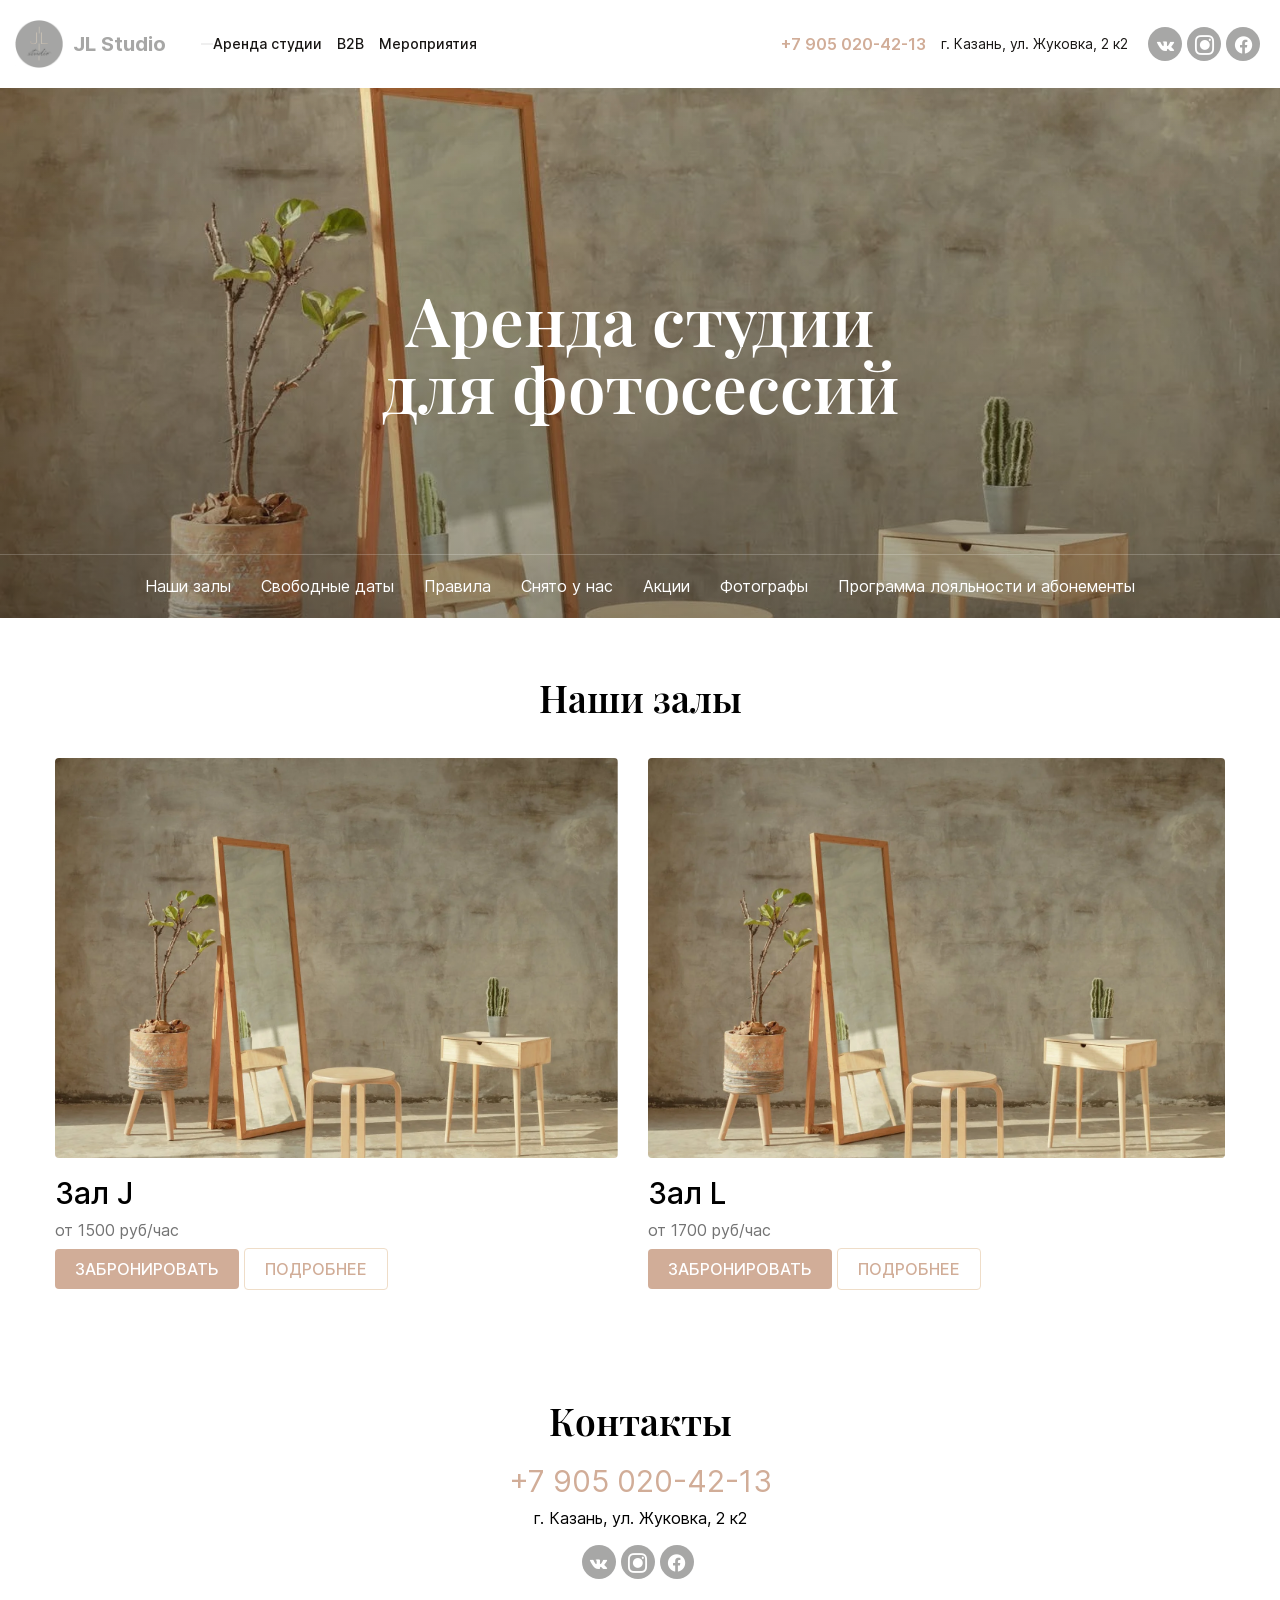
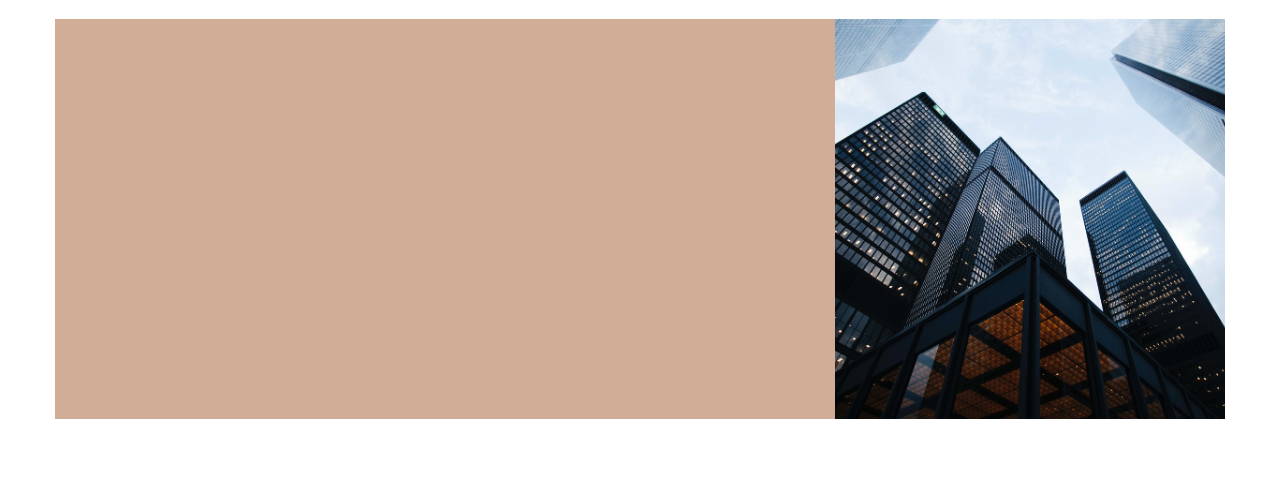
==== arenda.html @ a8bda552 "начало страницы аренда" ====
<!DOCTYPE html>
<html lang="en">

<head>
    <meta charset="UTF-8">
    <meta http-equiv="X-UA-Compatible" content="IE=edge">
    <meta name="viewport" content="width=device-width, initial-scale=1.0">

    <link rel="stylesheet" href="fonts/icomoon/style.css">
    <link rel="stylesheet" href="css/normalize.css">
    <link rel="stylesheet" href="css/style.css">

    <title>JL Studio</title>
</head>

<body>
    <!-- header -->
    <header class="header">
        <div class="header__top">
            <div class="wrapper-header">
                <a class="header-top__logo" href="index.html">
                    <div class="header-top__img">
                        <img src="img/logo.png" alt="Логотип">
                    </div>
                    <span>JL Studio</span>
                </a>
                <button class="header__mobile-menu">
                    <div class="header__burger">
                        <span></span>
                    </div>
                </button>
                <div class="header-top__main-nav">
                    <nav class="header-top__nav">
                        <ul class="header-top__menu">
                            <li class="header-top__menu-item">
                                <a href="arenda.html">Аренда студии</a>
                            </li>
                            <li class="header-top__menu-item">
                                <a href="b2b.html">B2B</a>
                            </li>
                            <li class="header-top__menu-item">
                                <a href="events.html">Мероприятия</a>
                            </li>
                        </ul>
                    </nav>
                    <div class="header-top__right">
                        <div class="header-top__main-info">
                            <a class="header-top__phone" href="tel:+79050204213">+7 905 020-42-13</a>
                            <div class="header-top__address">г. Казань, ул. Жуковка, 2 к2</div>
                        </div>
                        <div class="header-top__soc social">
                            <a class="header-soc__item soc-item" href="#" target="_blank">
                                <span class="icon-vk"></span>
                            </a>
                            <a class="header-soc__item soc-item" href="#" target="_blank">
                                <span class="icon-instagram"></span>
                            </a>
                            <a class="header-soc__item soc-item" href="#" target="_blank">
                                <span class="icon-facebook"></span>
                            </a>
                        </div>
                    </div>
                </div>

            </div>
        </div>
        <div class="header__section" style="background-image: url('img/header1.png');">
            <h1 class="header__title">Аренда студии <br> для фотосессий</h1>
            <div class="header__menu">
                <div class="wrapper">
                    <ul>
                        <li class="header-menu__item"><a href="#">Наши залы</a></li>
                        <li class="header-menu__item"><a href="#">Cвободные даты</a></li>
                        <li class="header-menu__item"><a href="#">Правила</a></li>
                        <li class="header-menu__item"><a href="#">Снято у нас</a></li>
                        <li class="header-menu__item"><a href="#">Акции</a></li>
                        <li class="header-menu__item"><a href="#">Фотографы</a></li>
                        <li class="header-menu__item"><a href="#">Программа лояльности и абонементы</a></li>
                    </ul>
                </div>
            </div>
        </div>
    </header>
    <!-- main -->
    <main>
        <section class="section-halls section">
            <div class="wrapper">
                <h3 class="title section-halls__title">Наши залы</h3>
                <div class="halls__items">
                    <div class="halls__item">
                        <div class="halls__img">
                            <img src="img/header1.png" alt="">
                        </div>
                        <div class="halls__info">
                            <div class="halls__title">Зал J</div>
                            <div class="halls__price">от 1500 руб/час</div>
                        </div>
                        <div class="halls__buttons">
                            <a href="#" class="halls__book btn">забронировать</a>
                            <a href="#" class="halls__more btn">подробнее</a>
                        </div>
                    </div>
                    <div class="halls__item">
                        <div class="halls__img">
                            <img src="img/header1.png" alt="">
                        </div>
                        <div class="halls__info">
                            <div class="halls__title">Зал L</div>
                            <div class="halls__price">от 1700 руб/час</div>
                        </div>
                        <div class="halls__buttons">
                            <a href="#" class="halls__book btn">забронировать</a>
                            <a href="#" class="halls__more btn">подробнее</a>
                        </div>
                    </div>
                </div>
            </div>
        </section>

    </main>
    <!-- footer -->
    <footer class="footer section">
        <div class="wrapper">
            <div class="footer__info">
                <h3 class="footer__title title">Контакты</h3>
                <a class="footer__phone" href="tel:+79050204213">+7 905 020-42-13</a>
                <div class="footer__address">г. Казань, ул. Жуковка, 2 к2</div>
                <div class="footer__soc social">
                    <a class="footer-soc__item soc-item" href="#" target="_blank">
                        <span class="icon-vk"></span>
                    </a>
                    <a class="footer-soc__item soc-item" href="#" target="_blank">
                        <span class="icon-instagram"></span>
                    </a>
                    <a class="footer-soc__item soc-item" href="#" target="_blank">
                        <span class="icon-facebook"></span>
                    </a>
                </div>
            </div>
            <div class="footer__place">
                <div class="footer__map" style="background-color: #D1AD98;">
                    <!-- добавить карту -->
                </div>
                <div class="footer__place-img">
                    <img src="img/place.jpg" alt="Фотография студии">
                </div>
            </div>
        </div>
    </footer>
    <script src="js/script.js"></script>
</body>

</html>
---- fonts/icomoon/style.css ----
[class^="icon-"],
[class*=" icon-"] {
    /* use !important to prevent issues with browser extensions that change fonts */
    font-family: 'icomoon' !important;
    speak: never;
    font-style: normal;
    font-weight: normal;
    font-variant: normal;
    text-transform: none;
    line-height: 1;
    /* Better Font Rendering =========== */
    -webkit-font-smoothing: antialiased;
    -moz-osx-font-smoothing: grayscale;
}

.icon-plus:before {
    content: "\e901";
    color: #fff;
}

.icon-bottom:before {
    content: "\e908";
    color: #fff;
}

.icon-top:before {
    content: "\e90b";
    color: #fff;
}

.icon-left:before {
    content: "\e90c";
    color: #fff;
}

.icon-bottom-big:before {
    content: "\e902";
    color: #fff;
}

.icon-burger:before {
    content: "\e903";
    color: #fff;
}

.icon-cross:before {
    content: "\e904";
    color: #fff;
}

.icon-document:before {
    content: "\e905";
    color: #fff;
}

.icon-facebook:before {
    content: "\e906";
    color: #fff;
}

.icon-instagram:before {
    content: "\e907";
    color: #fff;
}

.icon-left-big:before {
    content: "\e909";
    color: #fff;
}

.icon-play:before {
    content: "\e90a";
    color: #fff;
}

.icon-right-big:before {
    content: "\e90d";
    color: #fff;
}

.icon-top-big:before {
    content: "\e90f";
    color: #fff;
}

.icon-vk:before {
    content: "\e910";
    color: #fff;
}

.icon-right:before {
    content: "\e900";
    color: #fff;
}
---- css/style.css ----
@import "_fonts.css";
@import "_main.css";
@import "_header.css";
@import "_arenda.css";
@import "_footer.css";
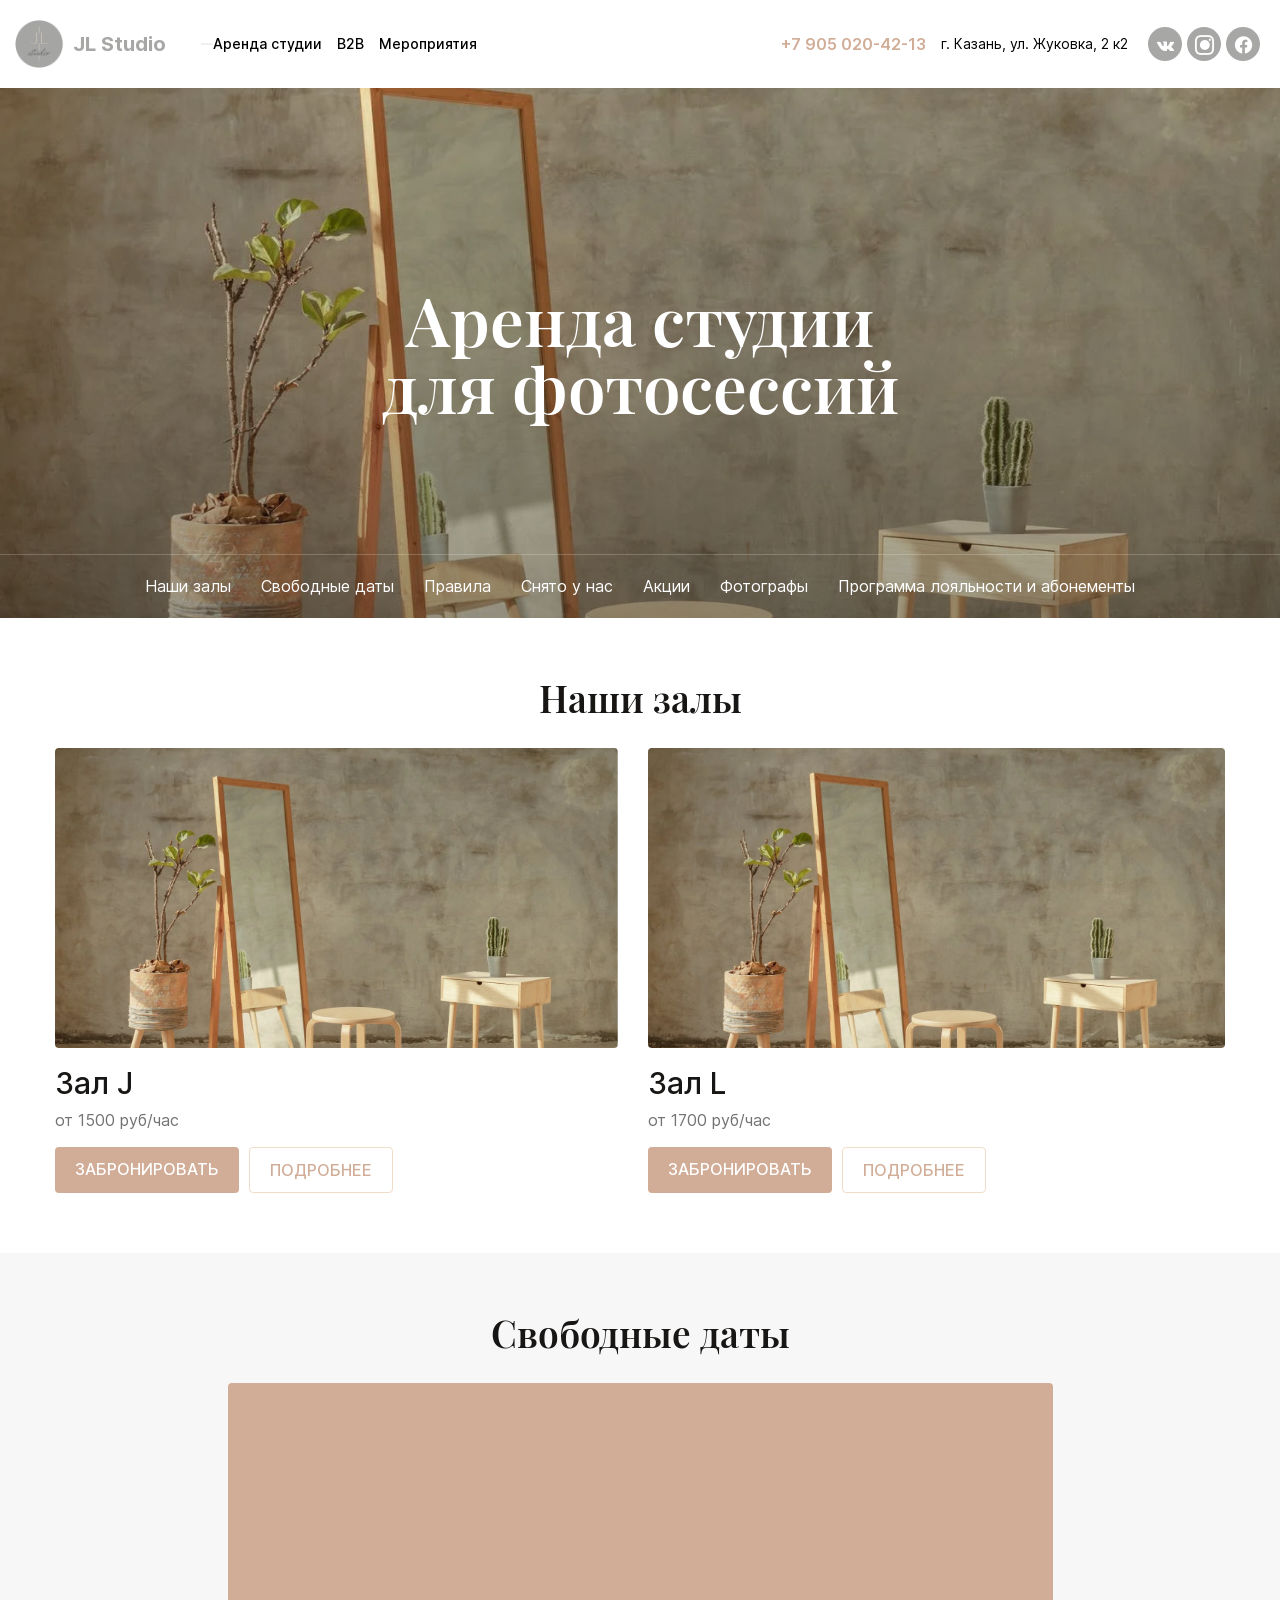
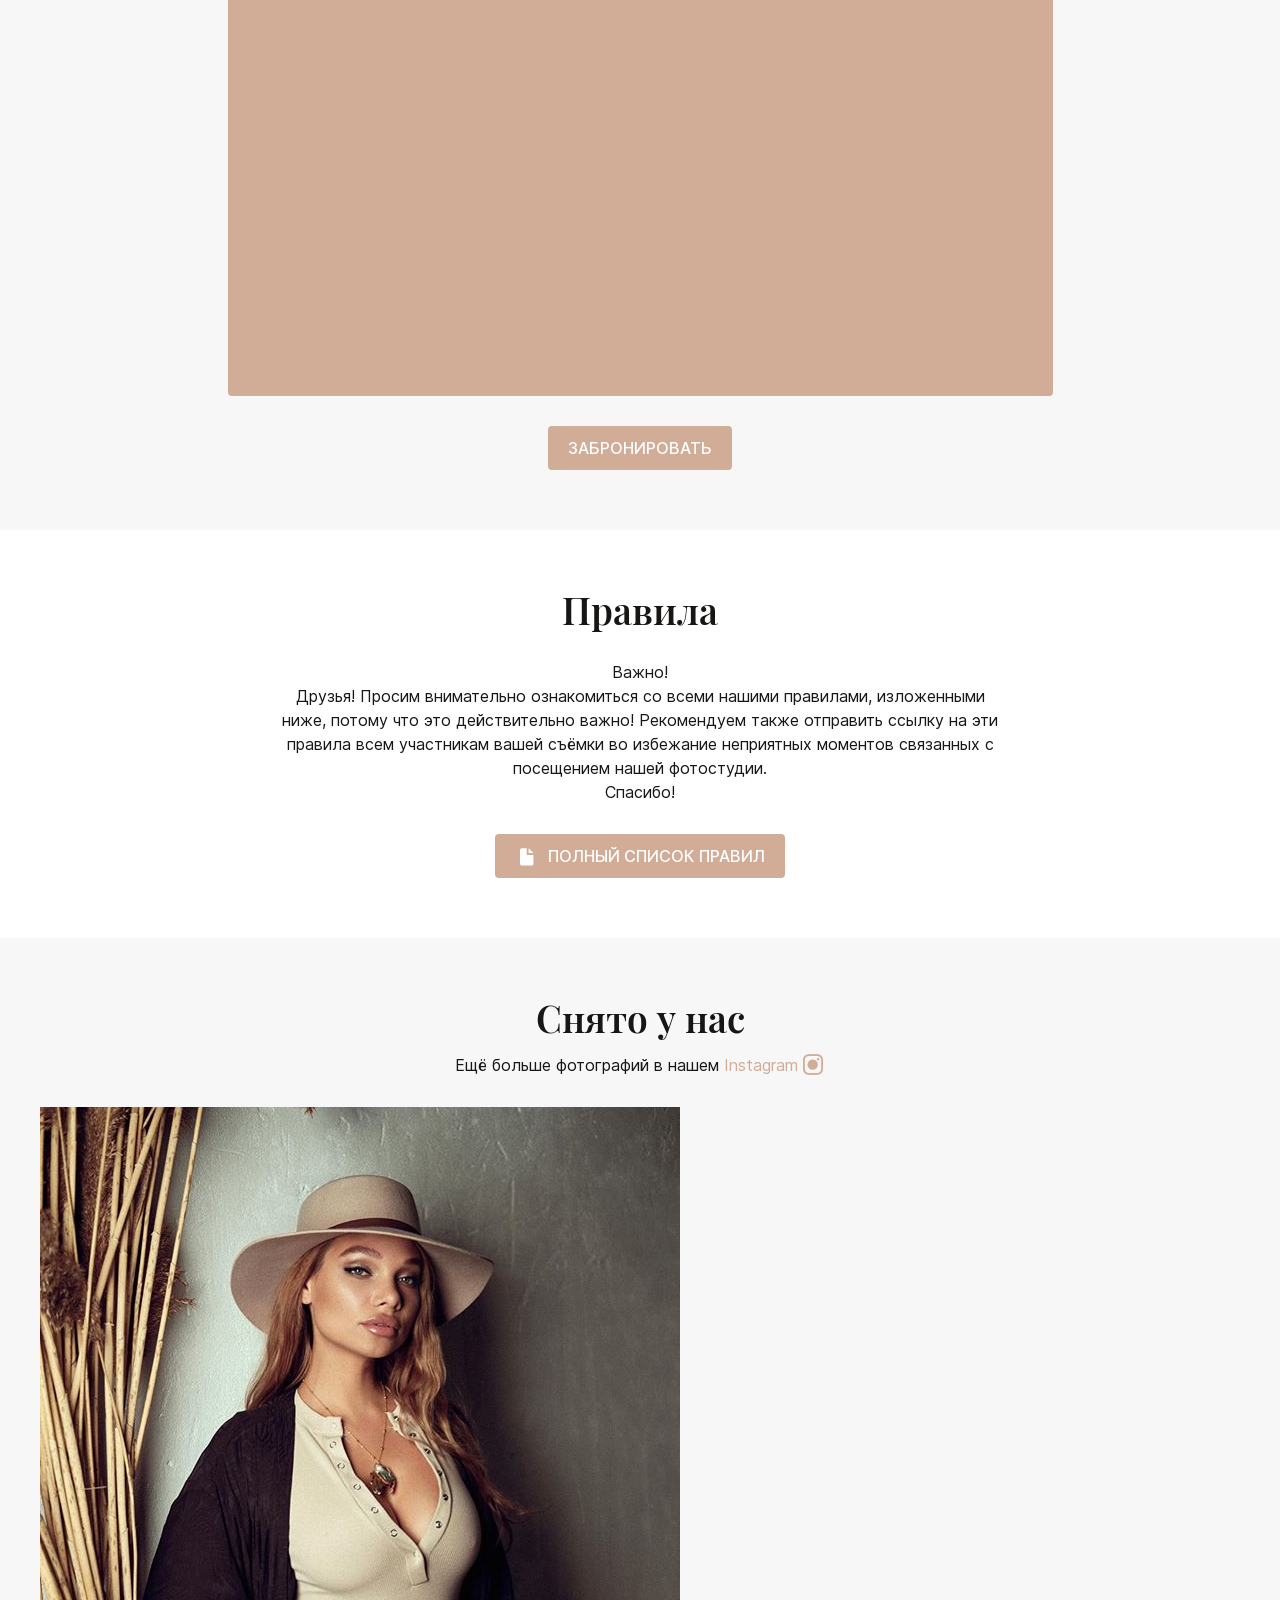
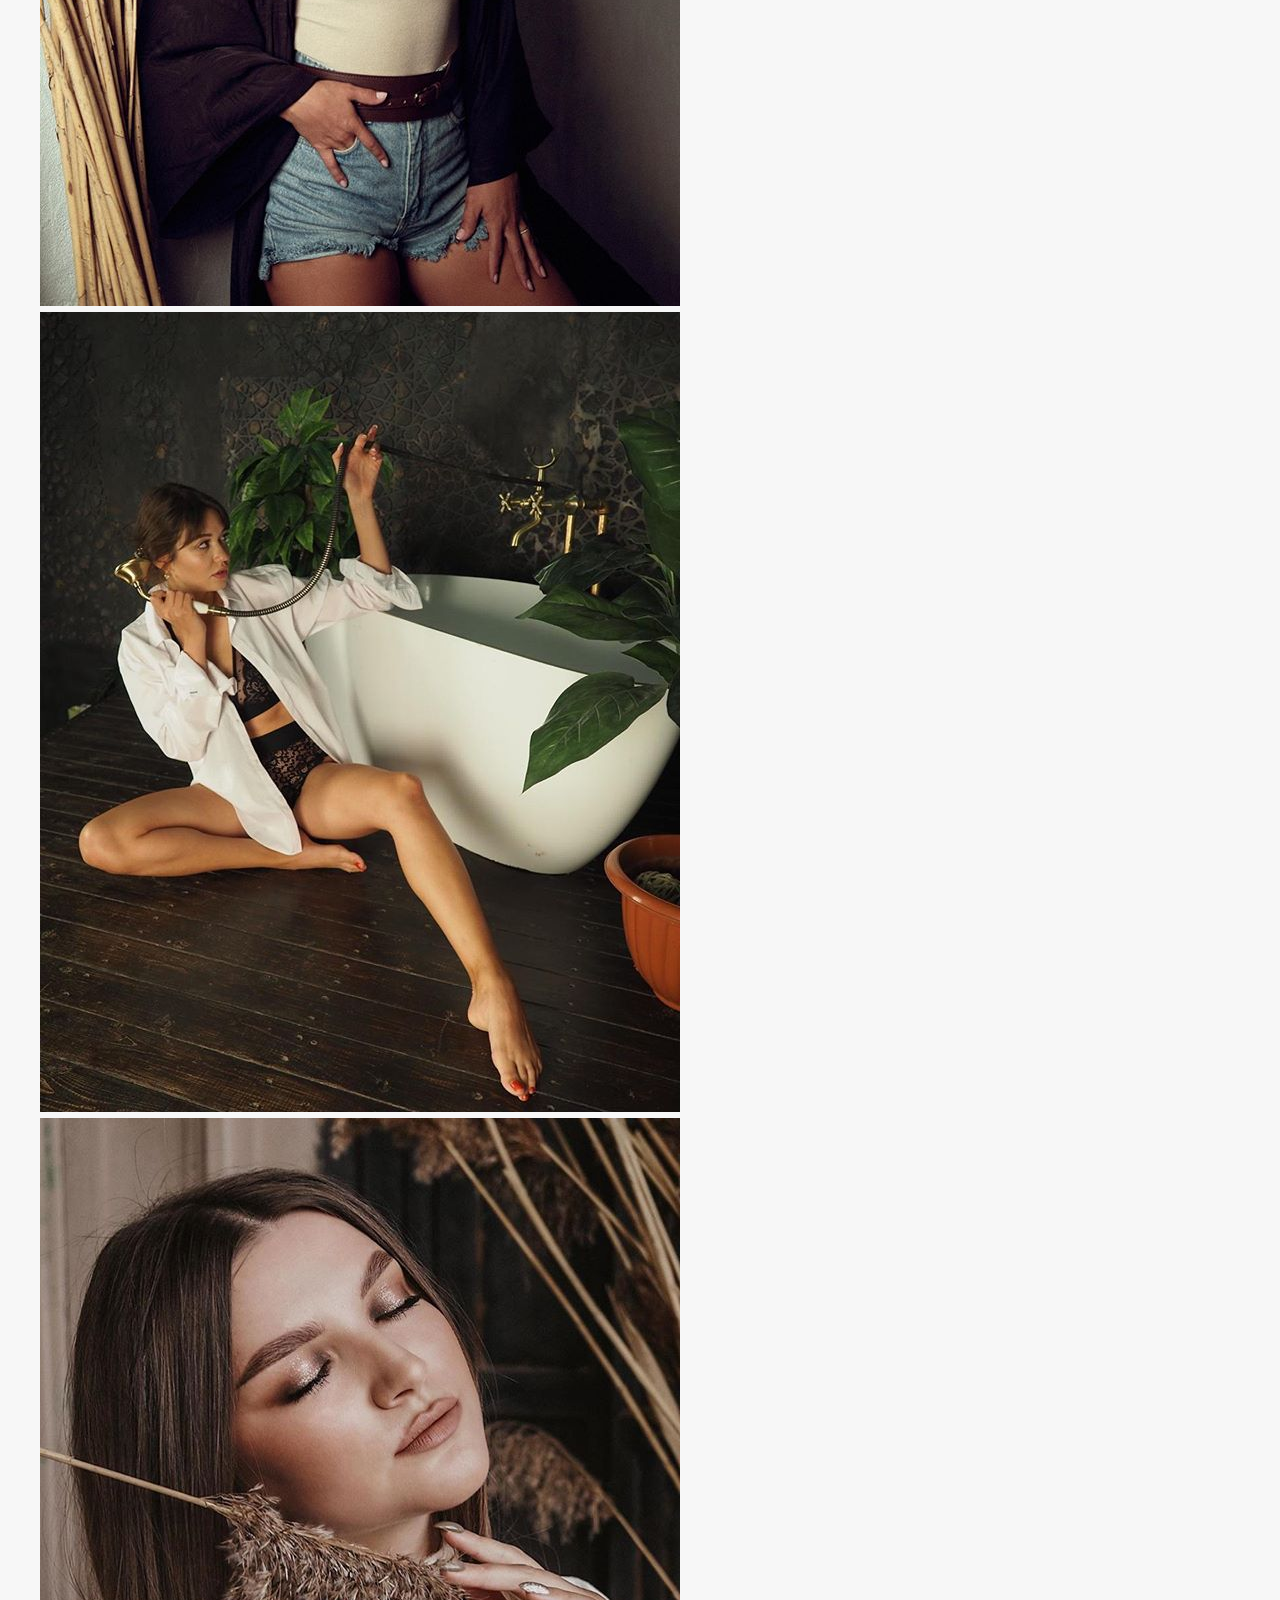
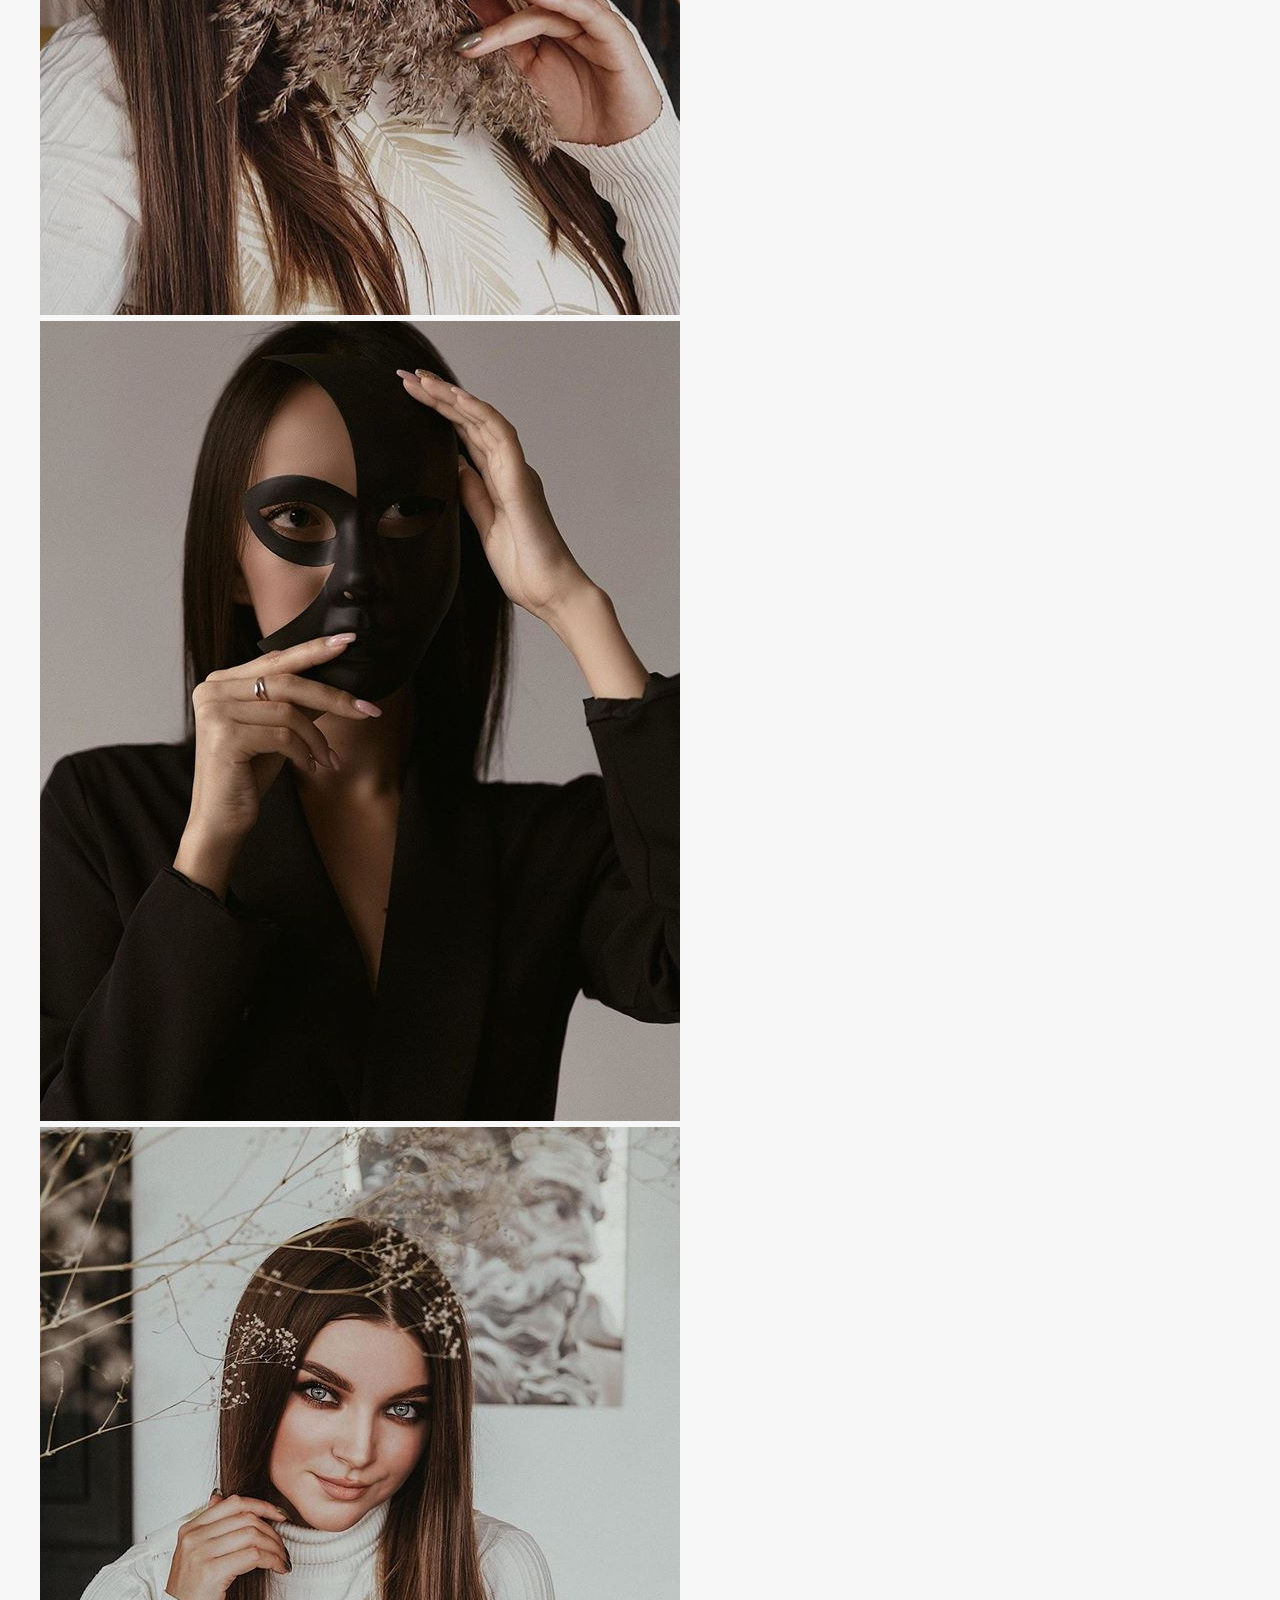
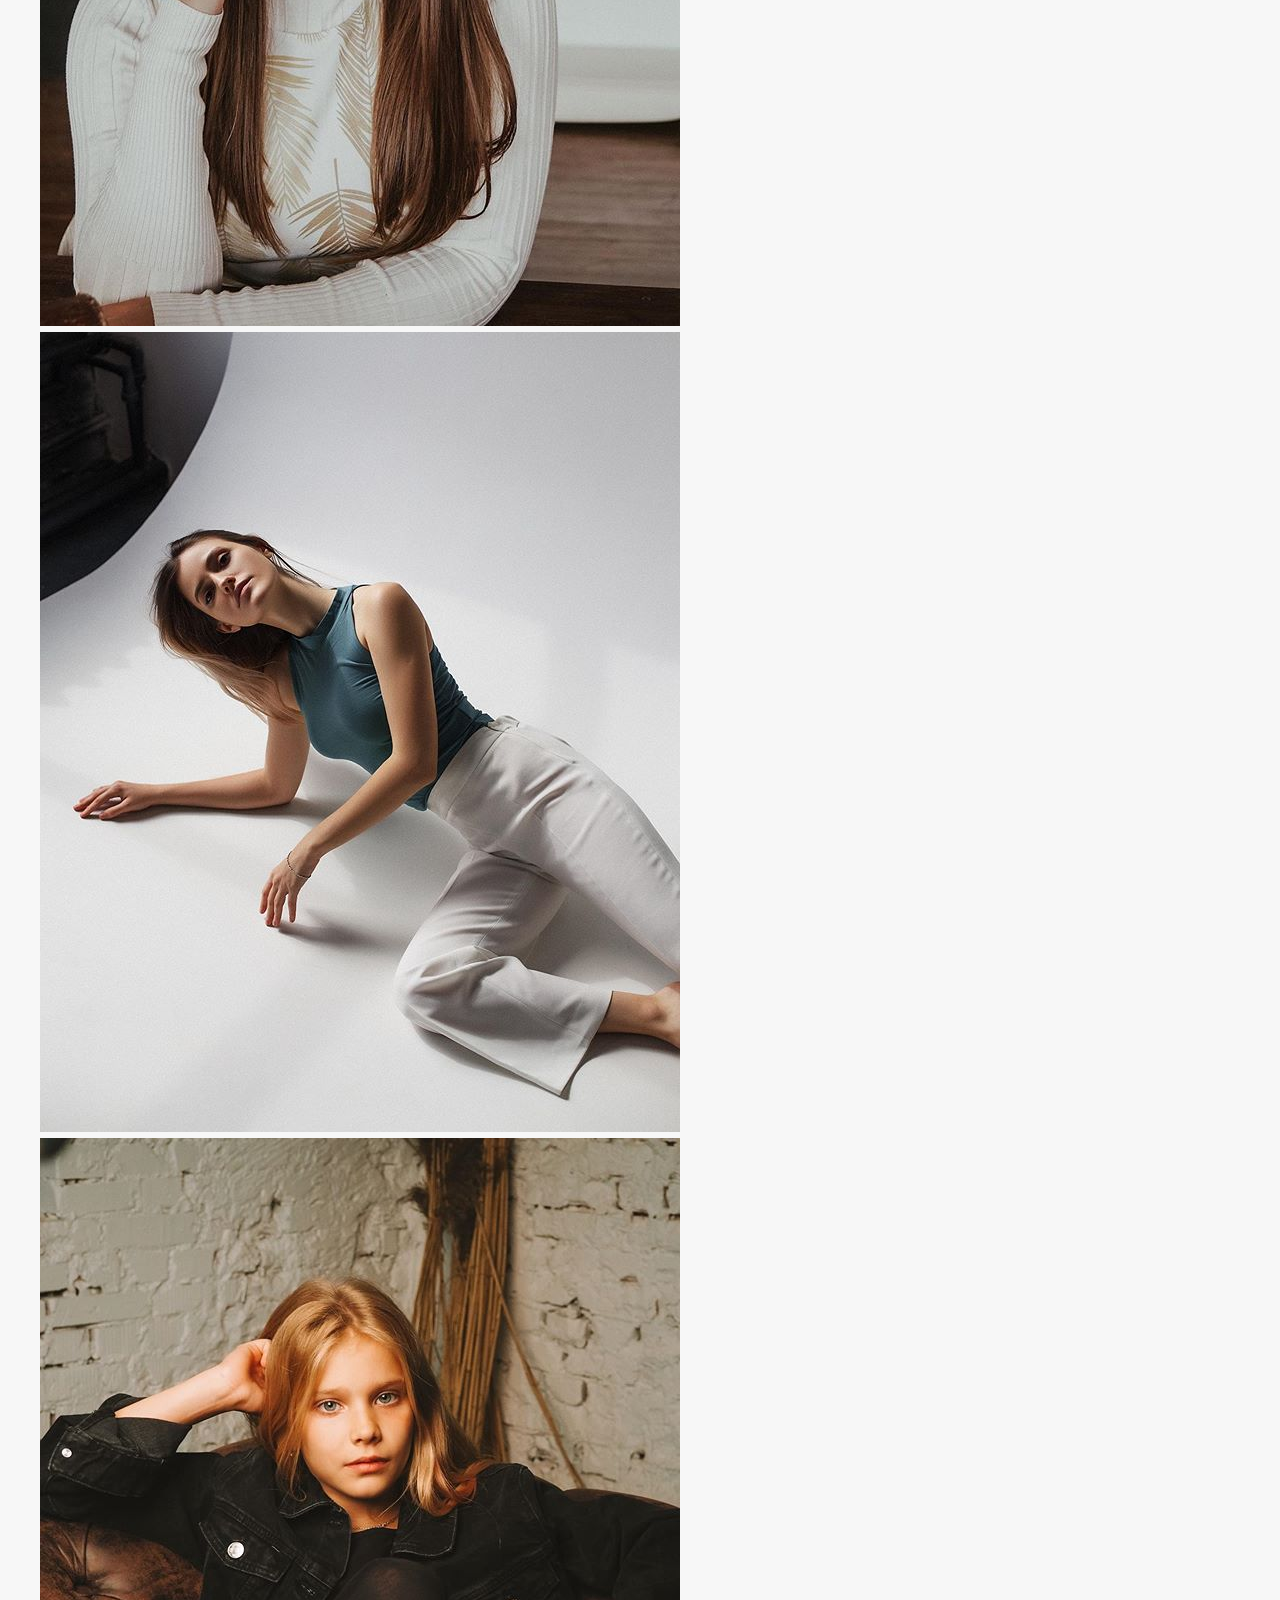
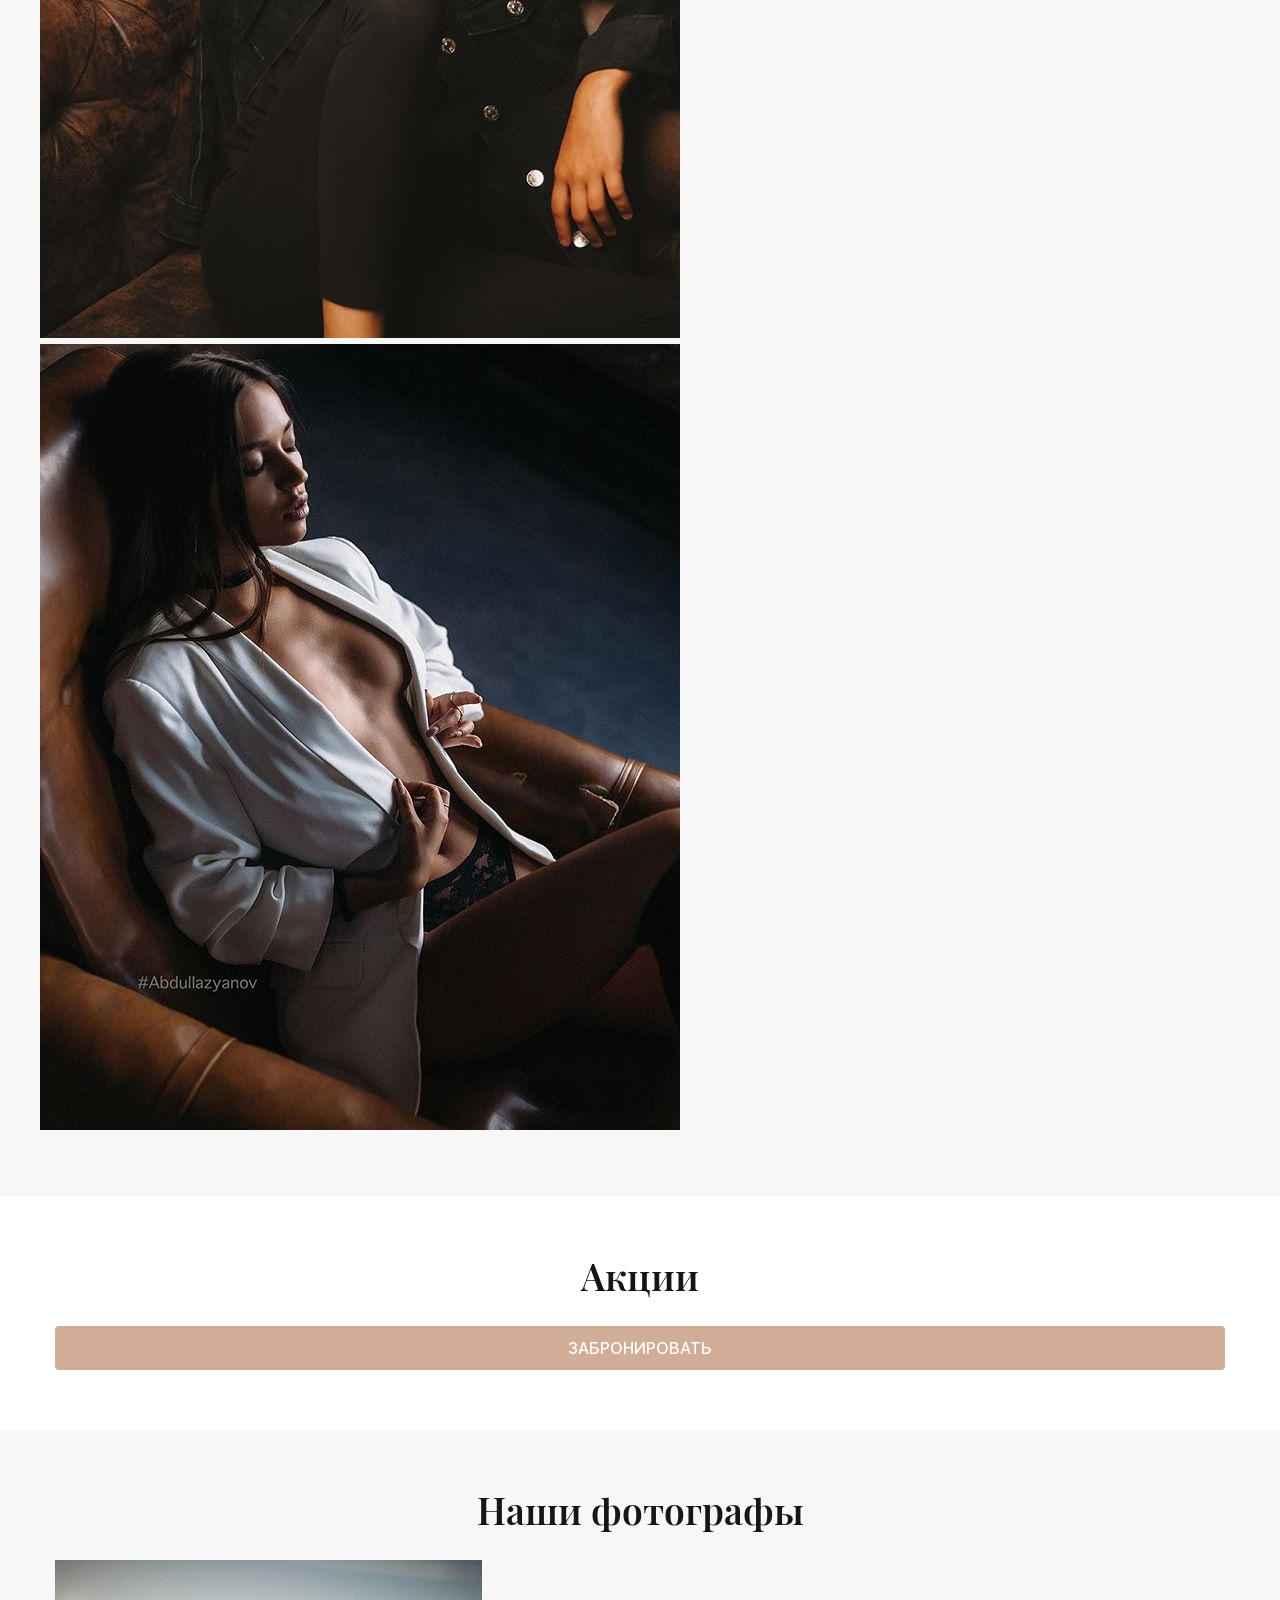
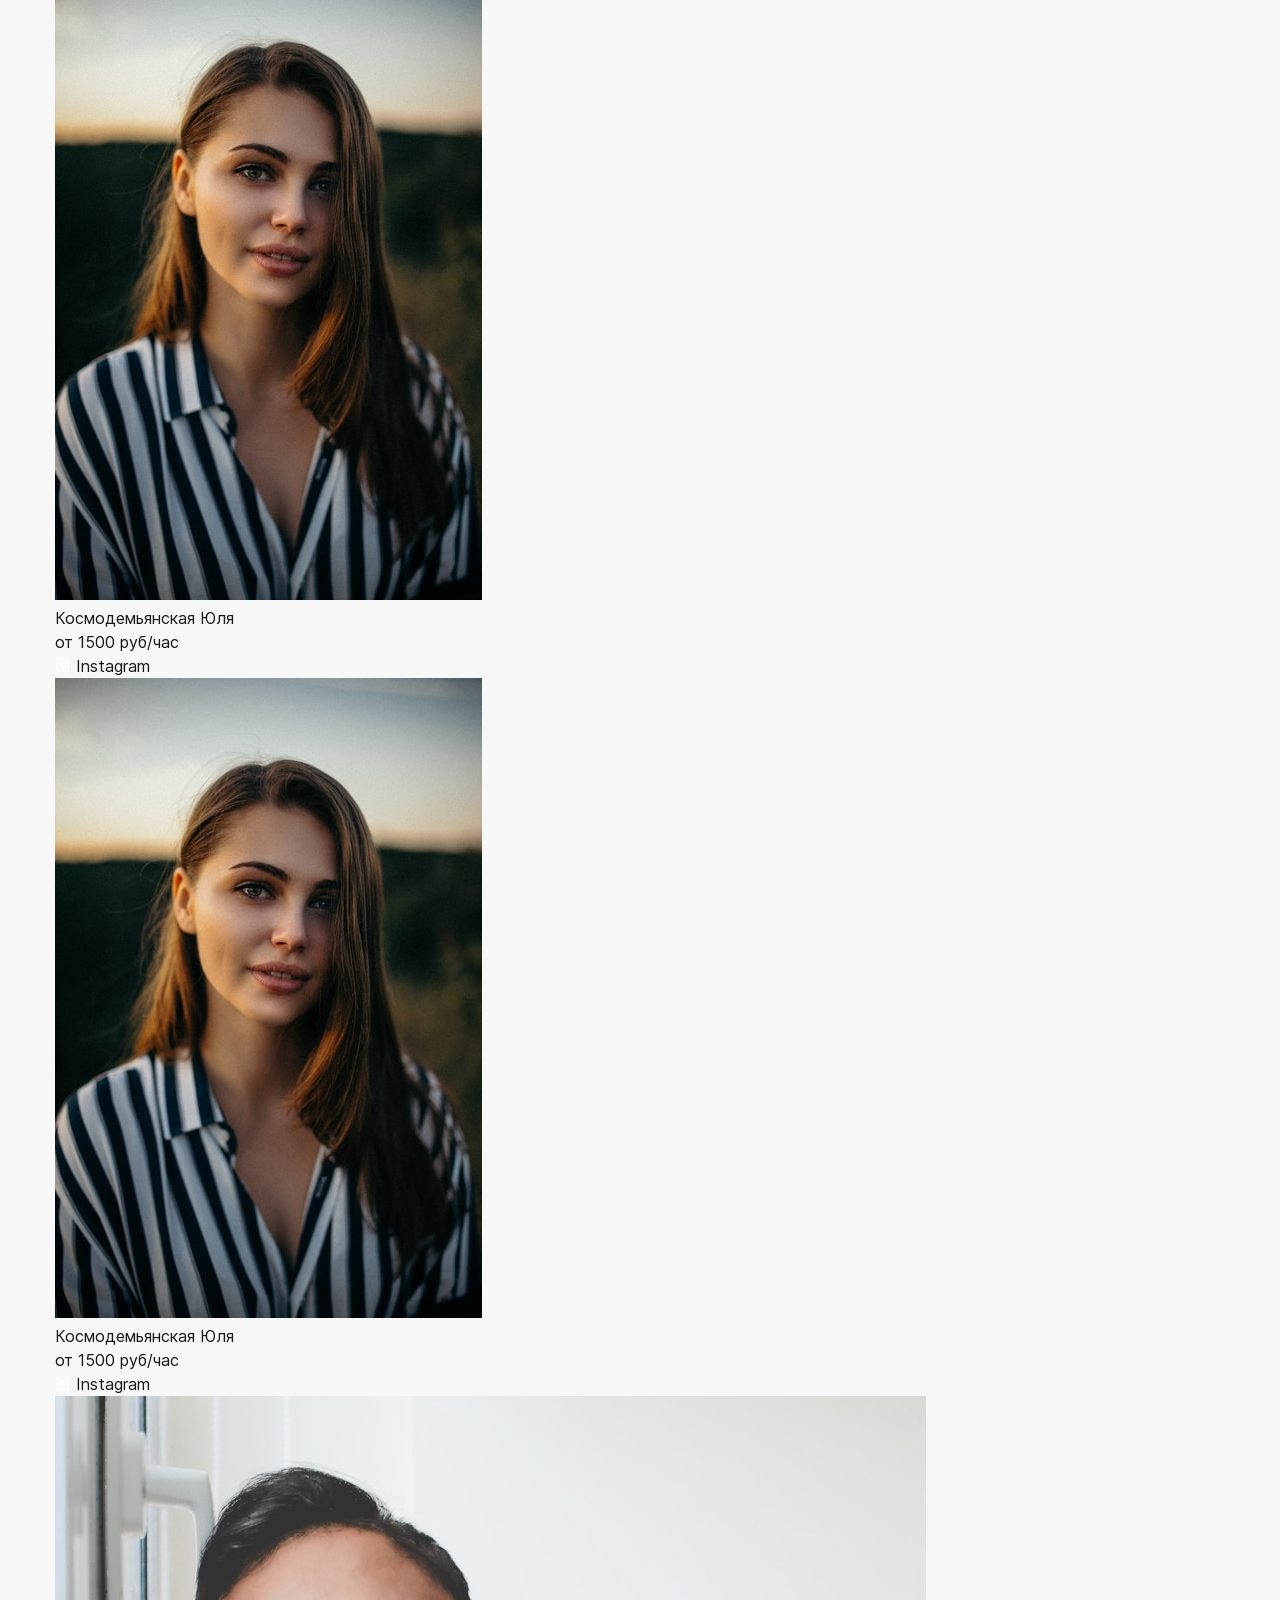
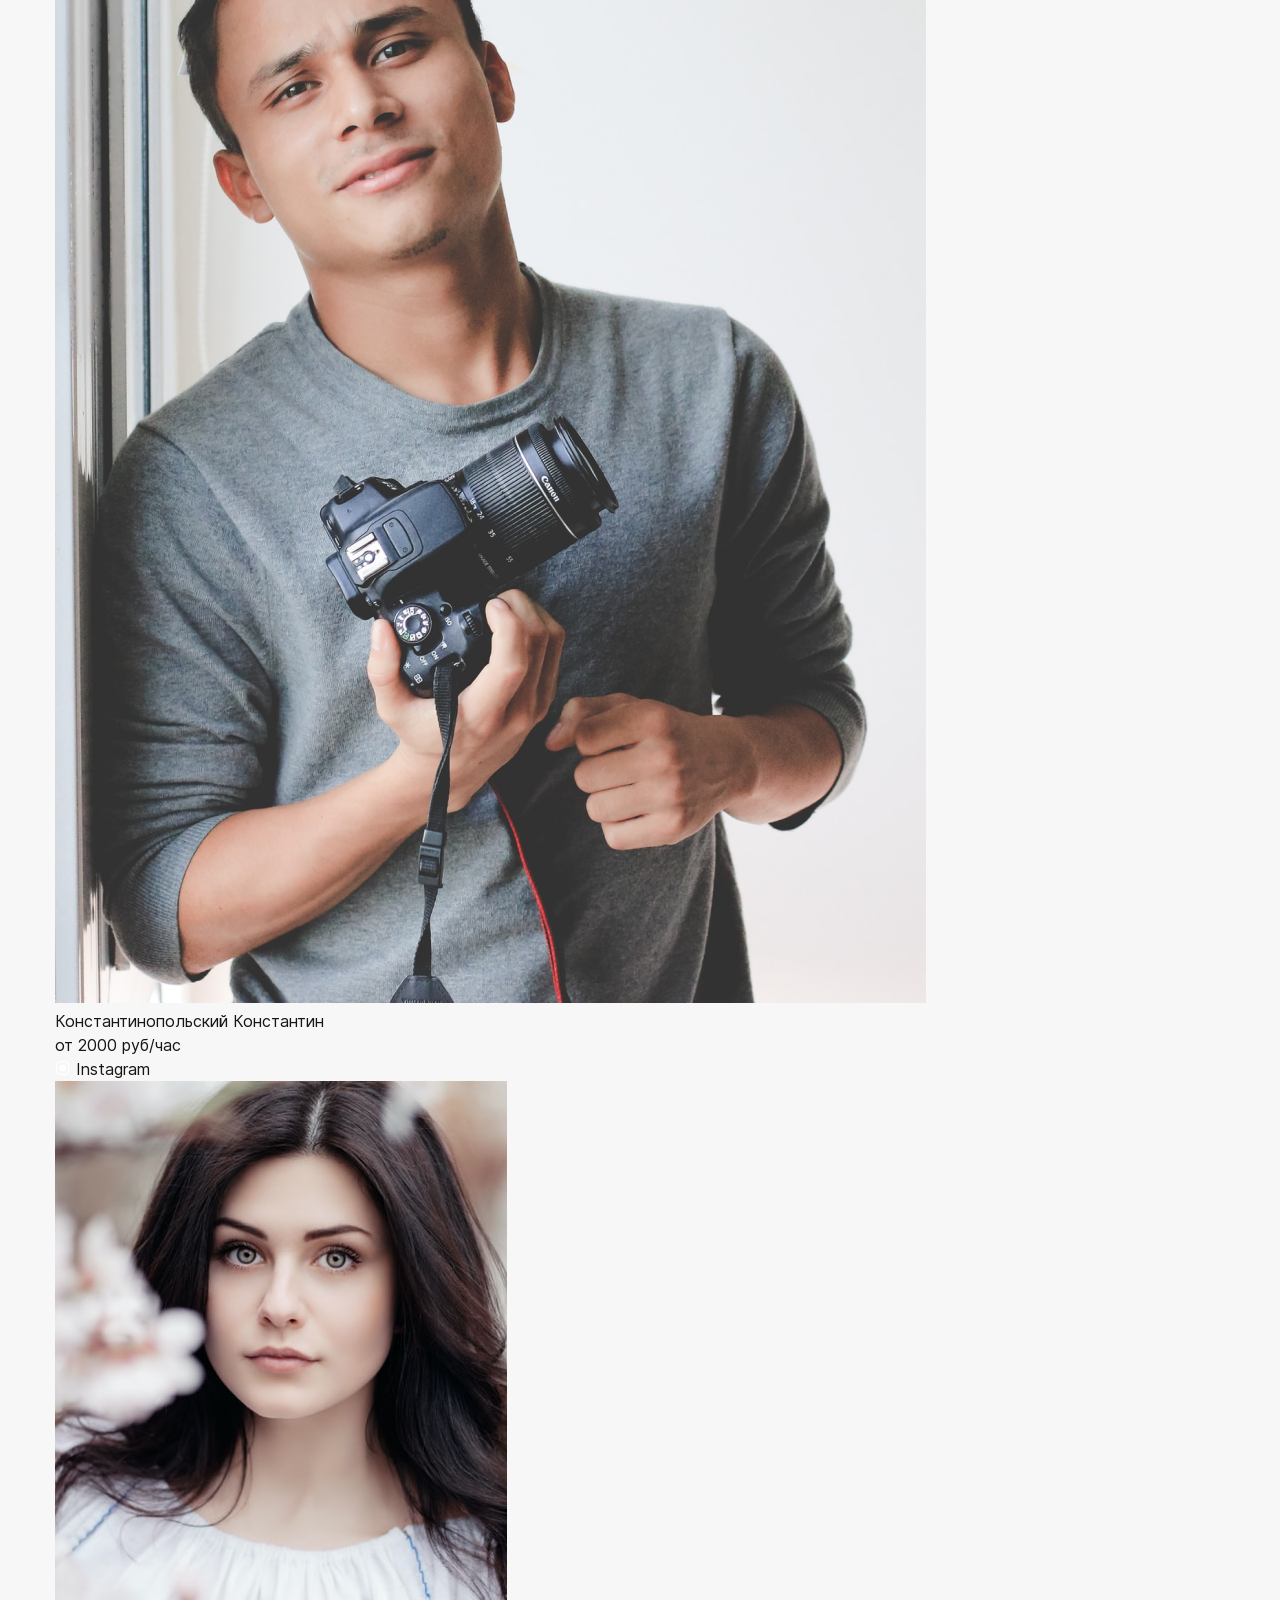
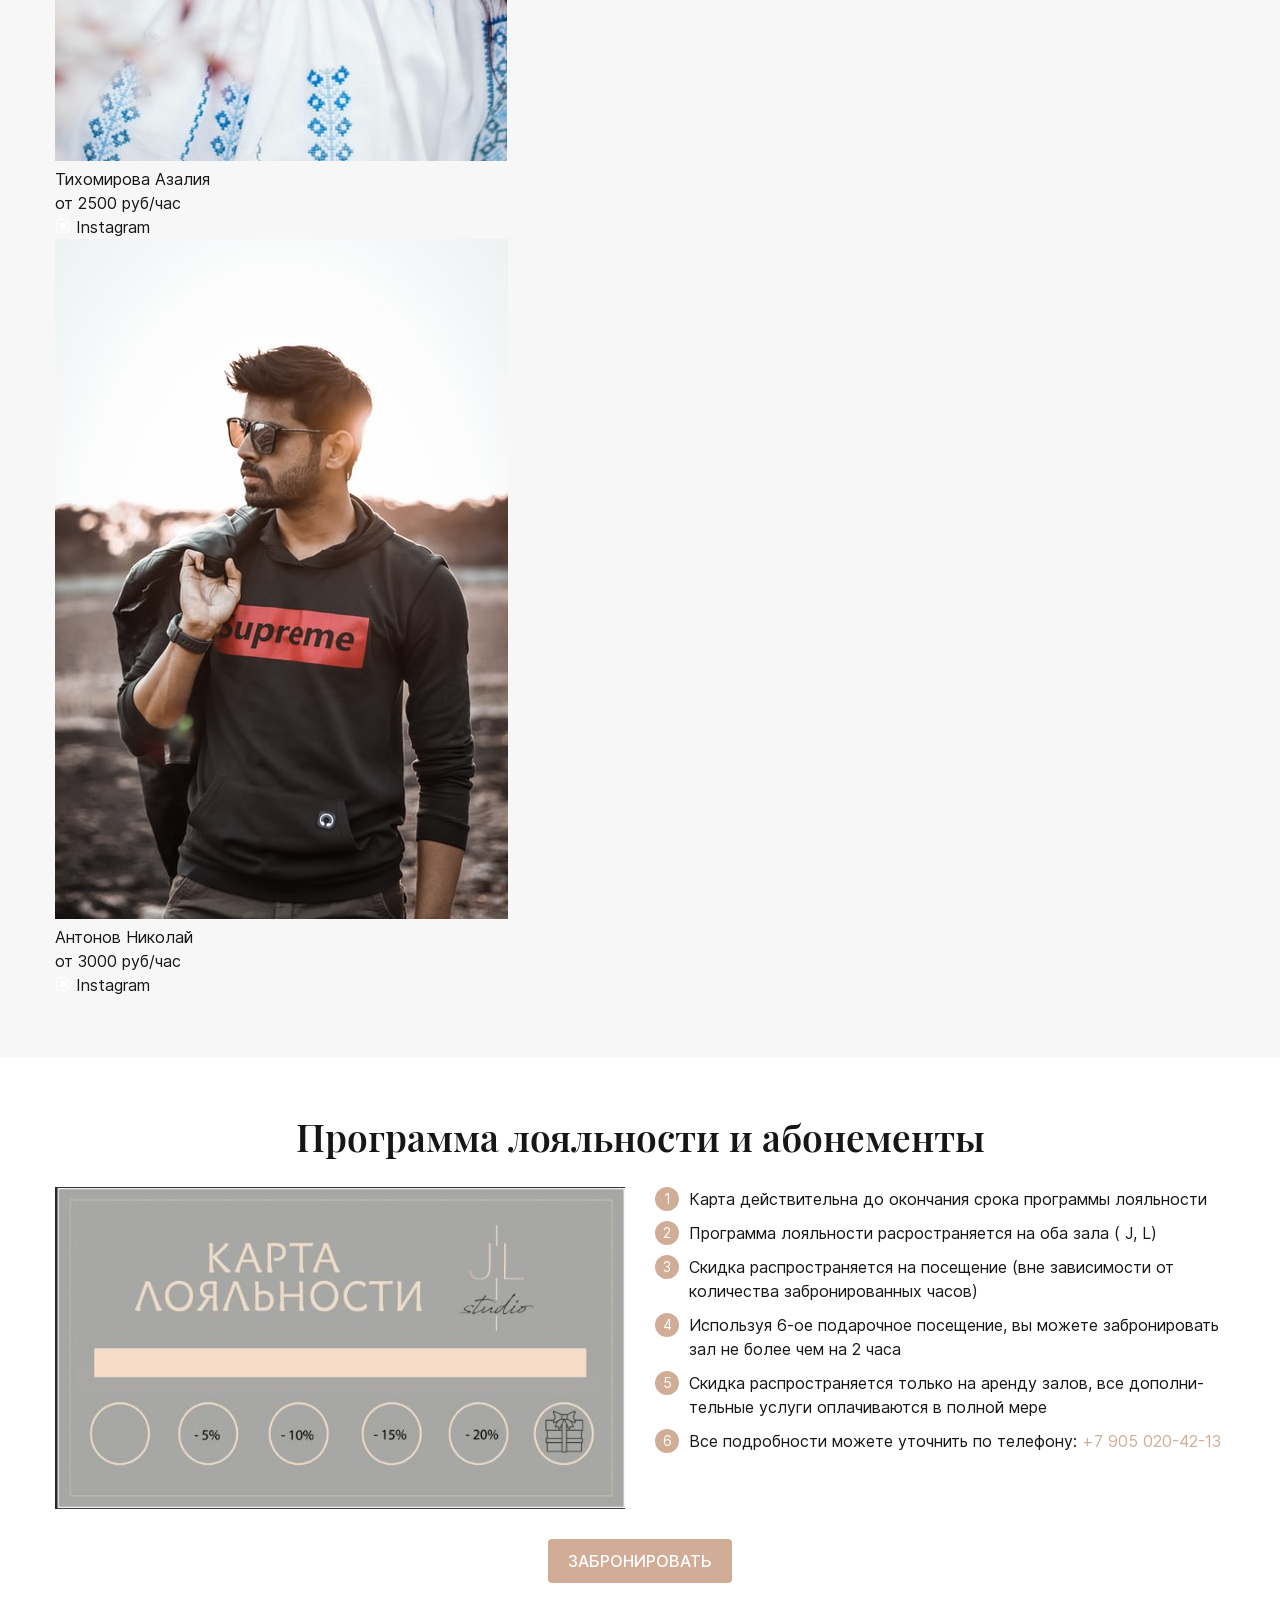
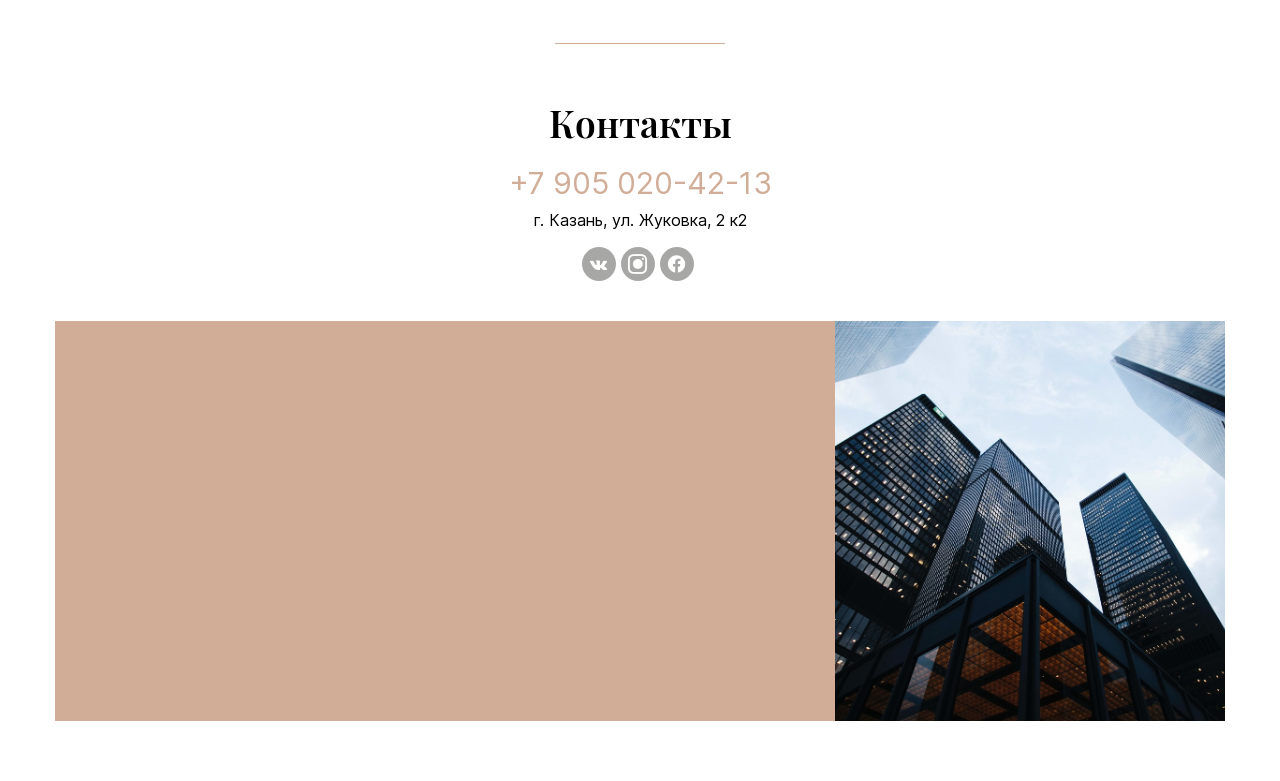
==== commit 54ae1c80: "стили разных блоков" ====
--- a/arenda.html
+++ b/arenda.html
@@ -64,7 +64,7 @@
 
             </div>
         </div>
-        <div class="header__section" style="background-image: url('img/header1.png');">
+        <div class="header__section flex-column" style="background-image: url('img/header1.png');">
             <h1 class="header__title">Аренда студии <br> для фотосессий</h1>
             <div class="header__menu">
                 <div class="wrapper">
@@ -88,9 +88,9 @@
                 <h3 class="title section-halls__title">Наши залы</h3>
                 <div class="halls__items">
                     <div class="halls__item">
-                        <div class="halls__img">
+                        <a class="halls__img" href="#">
                             <img src="img/header1.png" alt="">
-                        </div>
+                        </a>
                         <div class="halls__info">
                             <div class="halls__title">Зал J</div>
                             <div class="halls__price">от 1500 руб/час</div>
@@ -101,9 +101,9 @@
                         </div>
                     </div>
                     <div class="halls__item">
-                        <div class="halls__img">
+                        <a class="halls__img" href="#">
                             <img src="img/header1.png" alt="">
-                        </div>
+                        </a>
                         <div class="halls__info">
                             <div class="halls__title">Зал L</div>
                             <div class="halls__price">от 1700 руб/час</div>
@@ -116,12 +116,193 @@
                 </div>
             </div>
         </section>
+
+        <section class="section__dates section">
+            <div class="wrapper flex-column">
+                <h3 class="title dates__title">Свободные даты</h3>
+                <div class="dates__table" style="background-color:  #D1AD98;">
+                    <!-- таблица -->
+                </div>
+                <a class="dates__reserv btn" href="#">забронировать</a>
+            </div>
+        </section>
+
+        <section class="section__regulations section">
+            <div class="wrapper flex-column">
+                <h3 class="title reg__title">Правила</h3>
+                <div class="reg__text">
+                    <p>Важно!</p>
+                    <p>Друзья! Просим внимательно ознакомиться со всеми нашими правилами, изложенными ниже, потому что это действительно важно! Рекомендуем также отправить ссылку на эти правила всем участникам вашей съёмки во избежание неприятных моментов
+                        связанных с посещением нашей фотостудии.</p>
+                    <p>Спасибо!</p>
+                </div>
+                <a href="#" class="btn reg__btn">
+                    <span class="icon-document"></span>полный список правил</a>
+            </div>
+        </section>
+
+        <section class="section__instagram section">
+            <div class="wrapper">
+                <h3 class="title inst__title">Cнято у нас</h3>
+                <div class="inst__text">Ещё больше фотографий в нашем
+                    <a href="#">Instagram
+                        <span class="icon-instagram"></span>
+                    </a>
+                </div>
+                <!-- добавить контейнер  для swiper -->
+                <div class="inst__photos">
+                    <a href="#" class="">
+                        <img src="img/inst/1.png" alt="">
+                    </a>
+                    <a href="#" class="">
+                        <img src="img/inst/2.png" alt="">
+                    </a>
+                    <a href="#" class="">
+                        <img src="img/inst/3.png" alt="">
+                    </a>
+                    <a href="#" class="">
+                        <img src="img/inst/4.png" alt="">
+                    </a>
+                    <a href="#" class="">
+                        <img src="img/inst/5.png" alt="">
+                    </a>
+                    <a href="#" class="">
+                        <img src="img/inst/6.png" alt="">
+                    </a>
+                    <a href="#" class="">
+                        <img src="img/inst/7.png" alt="">
+                    </a>
+                    <a href="#" class="">
+                        <img src="img/inst/8.png" alt="">
+                    </a>
+                </div>
+            </div>
+        </section>
+
+        <section class="section__promo section">
+            <div class="wrapper">
+                <h3 class="title promo__title">Акции</h3>
+                <div class="swiper-container">
+
+                </div>
+                <a href="#" class="btn promo__btn">забронировать</a>
+            </div>
+        </section>
+
+        <section class="section__photographers section">
+            <div class="wrapper">
+                <h3 class="title ph__title">Наши фотографы</h3>
+                <div class="ph__container">
+                    <div class="ph__item">
+                        <div class="ph__photo">
+                            <img src="img/ph/ph1.jpg" alt="">
+                        </div>
+                        <div class="ph__info">
+                            <div class="ph__name">Космодемьянская Юля</div>
+                            <div class="ph__price">от 1500 руб/час</div>
+                            <a href="#" class="ph__inst">
+                                <span class="icon-instagram"></span> Instagram
+                            </a>
+                        </div>
+                    </div>
+                    <div class="ph__item">
+                        <div class="ph__photo">
+                            <img src="img/ph/ph1.jpg" alt="">
+                        </div>
+                        <div class="ph__info">
+                            <div class="ph__name">Космодемьянская Юля</div>
+                            <div class="ph__price">от 1500 руб/час</div>
+                            <a href="#" class="ph__inst">
+                                <span class="icon-instagram"></span> Instagram
+                            </a>
+                        </div>
+                    </div>
+                    <div class="ph__item">
+                        <div class="ph__photo">
+                            <img src="img/ph/ph2.png" alt="">
+                        </div>
+                        <div class="ph__info">
+                            <div class="ph__name">Константинопольский Константин</div>
+                            <div class="ph__price">от 2000 руб/час</div>
+                            <a href="#" class="ph__inst">
+                                <span class="icon-instagram"></span> Instagram
+                            </a>
+                        </div>
+                    </div>
+                    <div class="ph__item">
+                        <div class="ph__photo">
+                            <img src="img/ph/ph3.jpg" alt="">
+                        </div>
+                        <div class="ph__info">
+                            <div class="ph__name">Тихомирова Азалия</div>
+                            <div class="ph__price">от 2500 руб/час </div>
+                            <a href="#" class="ph__inst">
+                                <span class="icon-instagram"></span> Instagram
+                            </a>
+                        </div>
+                    </div>
+                    <div class="ph__item">
+                        <div class="ph__photo">
+                            <img src="img/ph/ph4.jpg" alt="">
+                        </div>
+                        <div class="ph__info">
+                            <div class="ph__name">Антонов Николай</div>
+                            <div class="ph__price">от 3000 руб/час</div>
+                            <a href="#" class="ph__inst">
+                                <span class="icon-instagram"></span> Instagram
+                            </a>
+                        </div>
+                    </div>
+                </div>
+            </div>
+        </section>
+
+        <section class="section__cart section">
+            <div class="wrapper flex-column">
+                <h3 class="title cart__title">Программа лояльности и абонементы</h3>
+                <div class="cart__info">
+                    <div class="ph__img">
+                        <img src="img/cart.png" alt="карта лояльности">
+                    </div>
+
+                    <div class="cart__text">
+                        <div class="cart-text__item">
+                            <span>1</span>
+                            <div>Карта действительна до окончания срока программы лояльности</div>
+                        </div>
+                        <div class="cart-text__item">
+                            <span>2</span>
+                            <div>Программа лояльности расространяется на оба зала ( J, L)</div>
+                        </div>
+                        <div class="cart-text__item">
+                            <span>3</span>
+                            <div>Скидка распространяется на посещение (вне зависимости от количества забронированных часов)</div>
+                        </div>
+
+                        <div class="cart-text__item">
+                            <span>4</span>
+                            <div>Используя 6-ое подарочное посещение, вы можете забронировать зал не более чем на 2 часа</div>
+                        </div>
+                        <div class="cart-text__item">
+                            <span>5</span>
+                            <div>Скидка распространяется только на аренду залов, все дополни- тельные услуги оплачиваются в полной мере</div>
+                        </div>
+                        <div class="cart-text__item">
+                            <span>6</span>
+                            <div>Все подробности можете уточнить по телефону: <a href="tel:+79050204213">+7 905 020-42-13</a></div>
+                        </div>
+                    </div>
+                </div>
+                <a href="#" class="btn cart__bnt">забронировать</a>
+            </div>
+        </section>
+
 
     </main>
     <!-- footer -->
     <footer class="footer section">
         <div class="wrapper">
-            <div class="footer__info">
+            <div class="footer__info flex-column">
                 <h3 class="footer__title title">Контакты</h3>
                 <a class="footer__phone" href="tel:+79050204213">+7 905 020-42-13</a>
                 <div class="footer__address">г. Казань, ул. Жуковка, 2 к2</div>
@@ -139,7 +320,7 @@
             </div>
             <div class="footer__place">
                 <div class="footer__map" style="background-color: #D1AD98;">
-                    <!-- добавить карту -->
+                    <!-- карта -->
                 </div>
                 <div class="footer__place-img">
                     <img src="img/place.jpg" alt="Фотография студии">
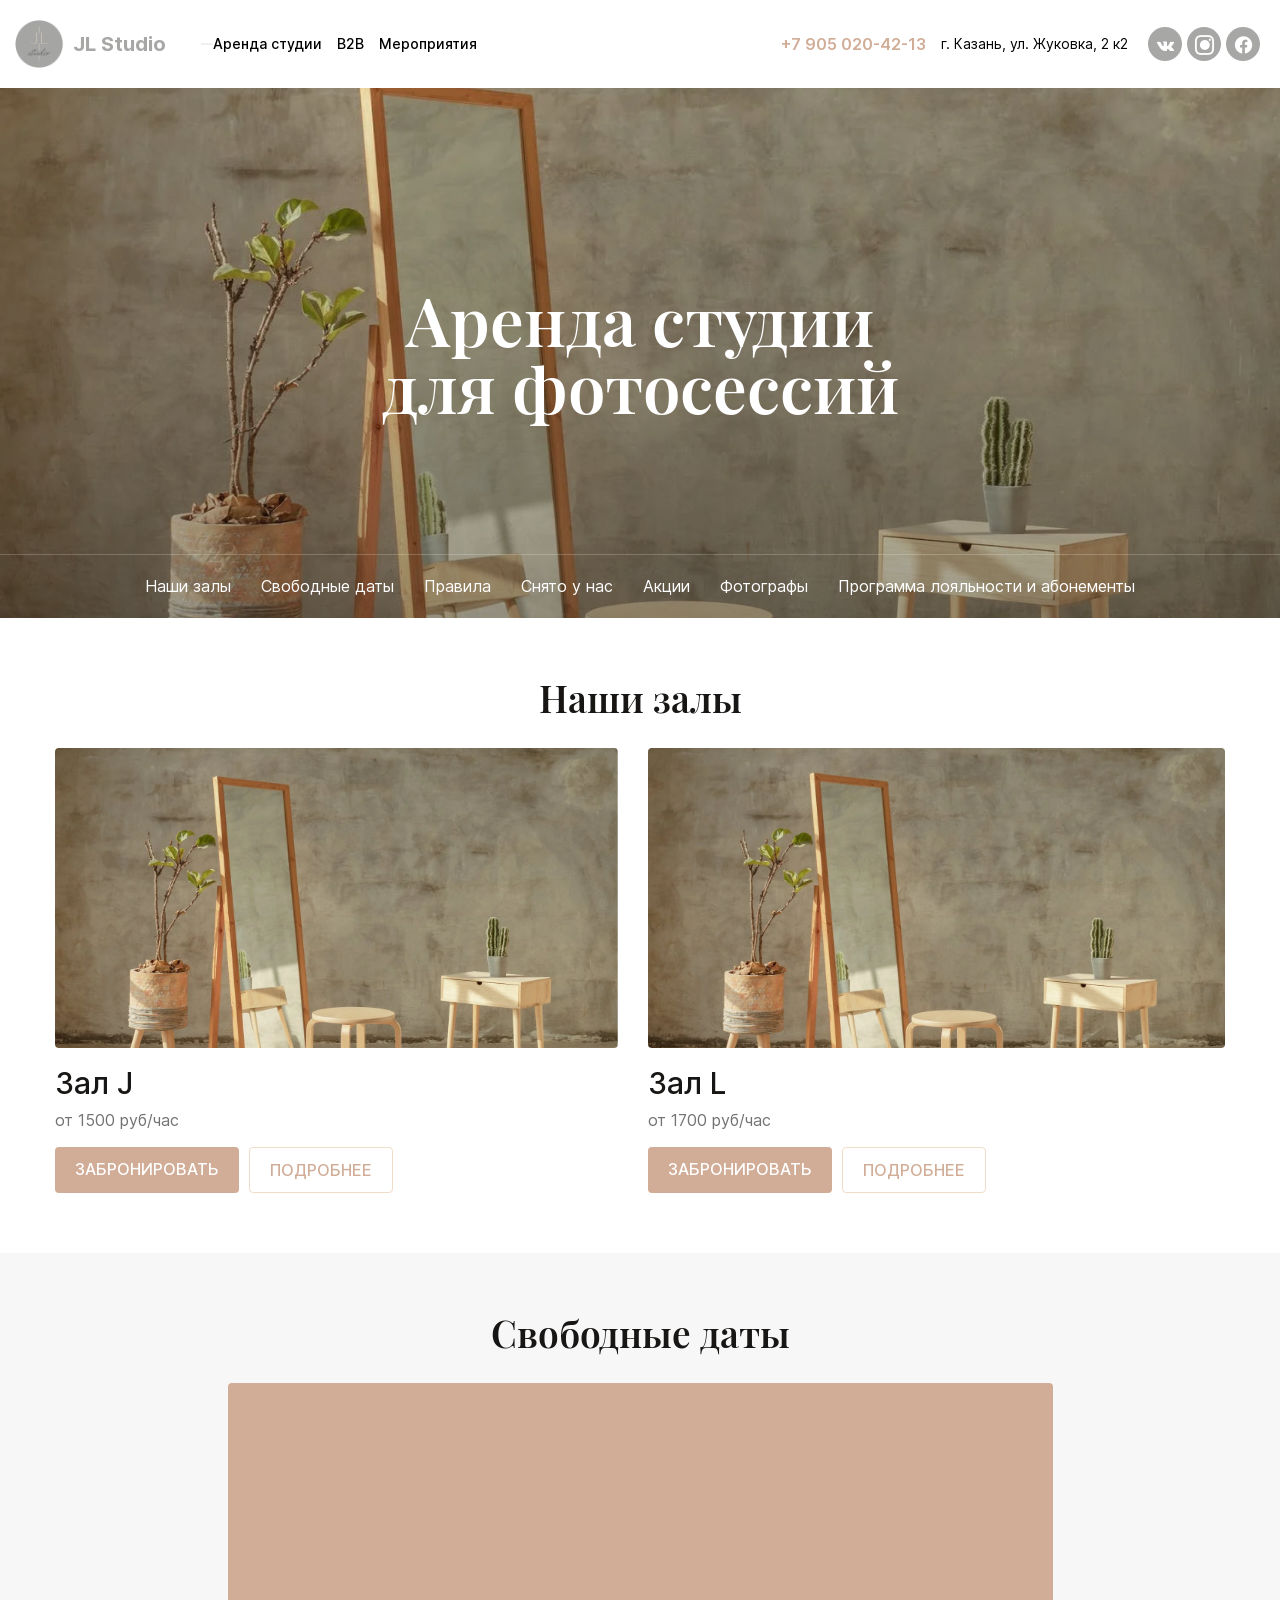
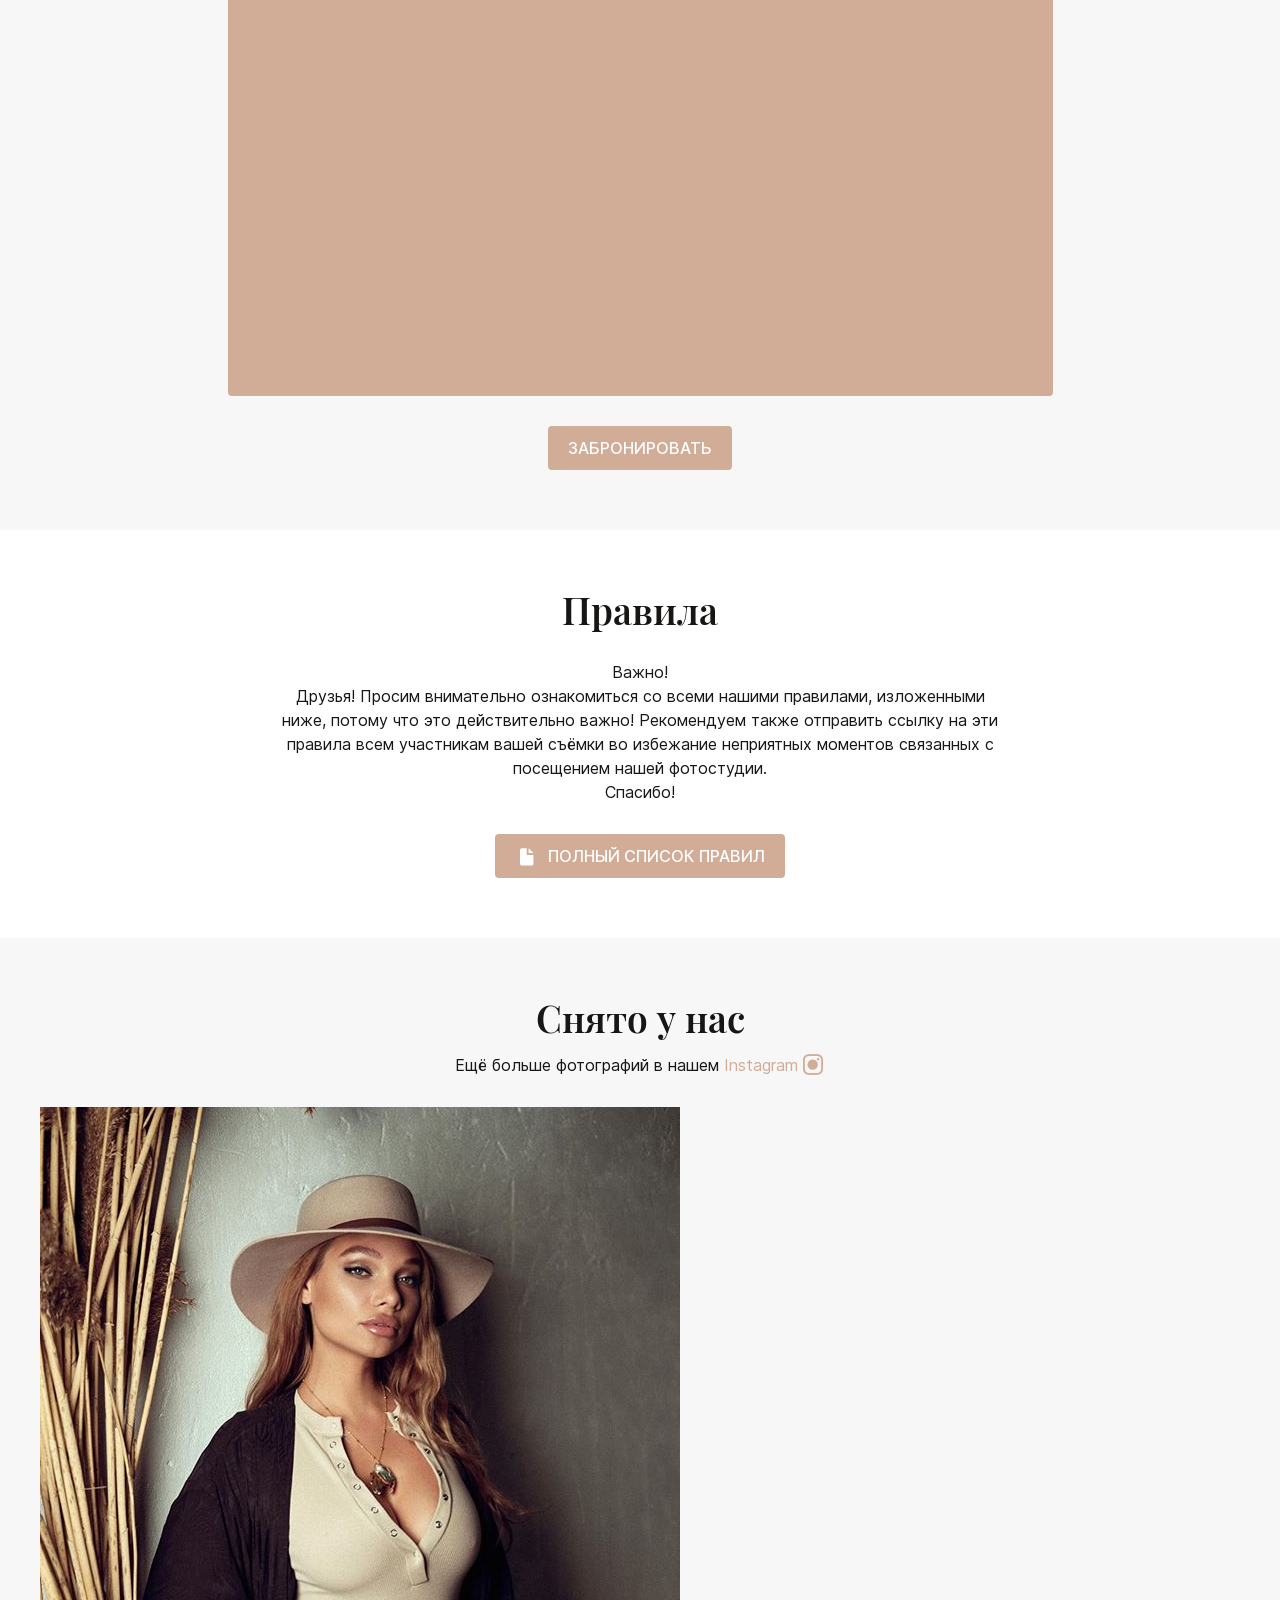
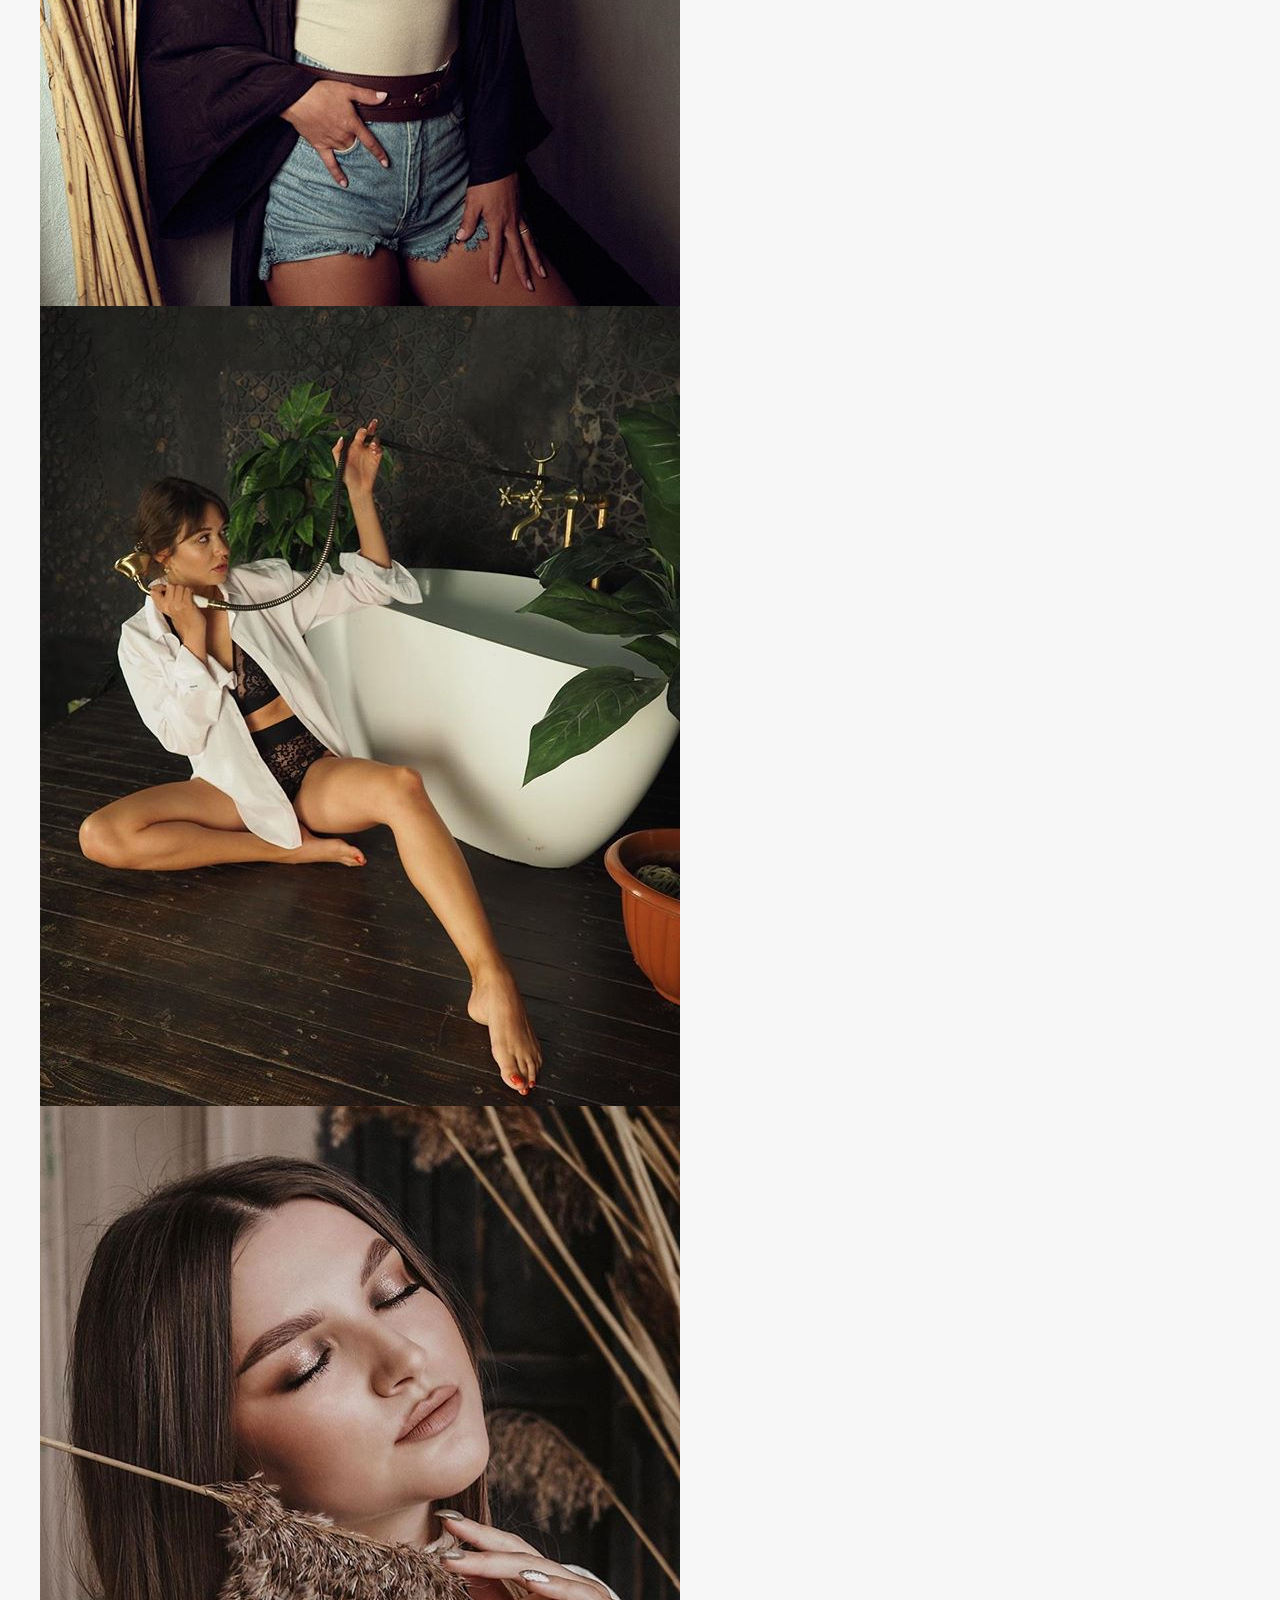
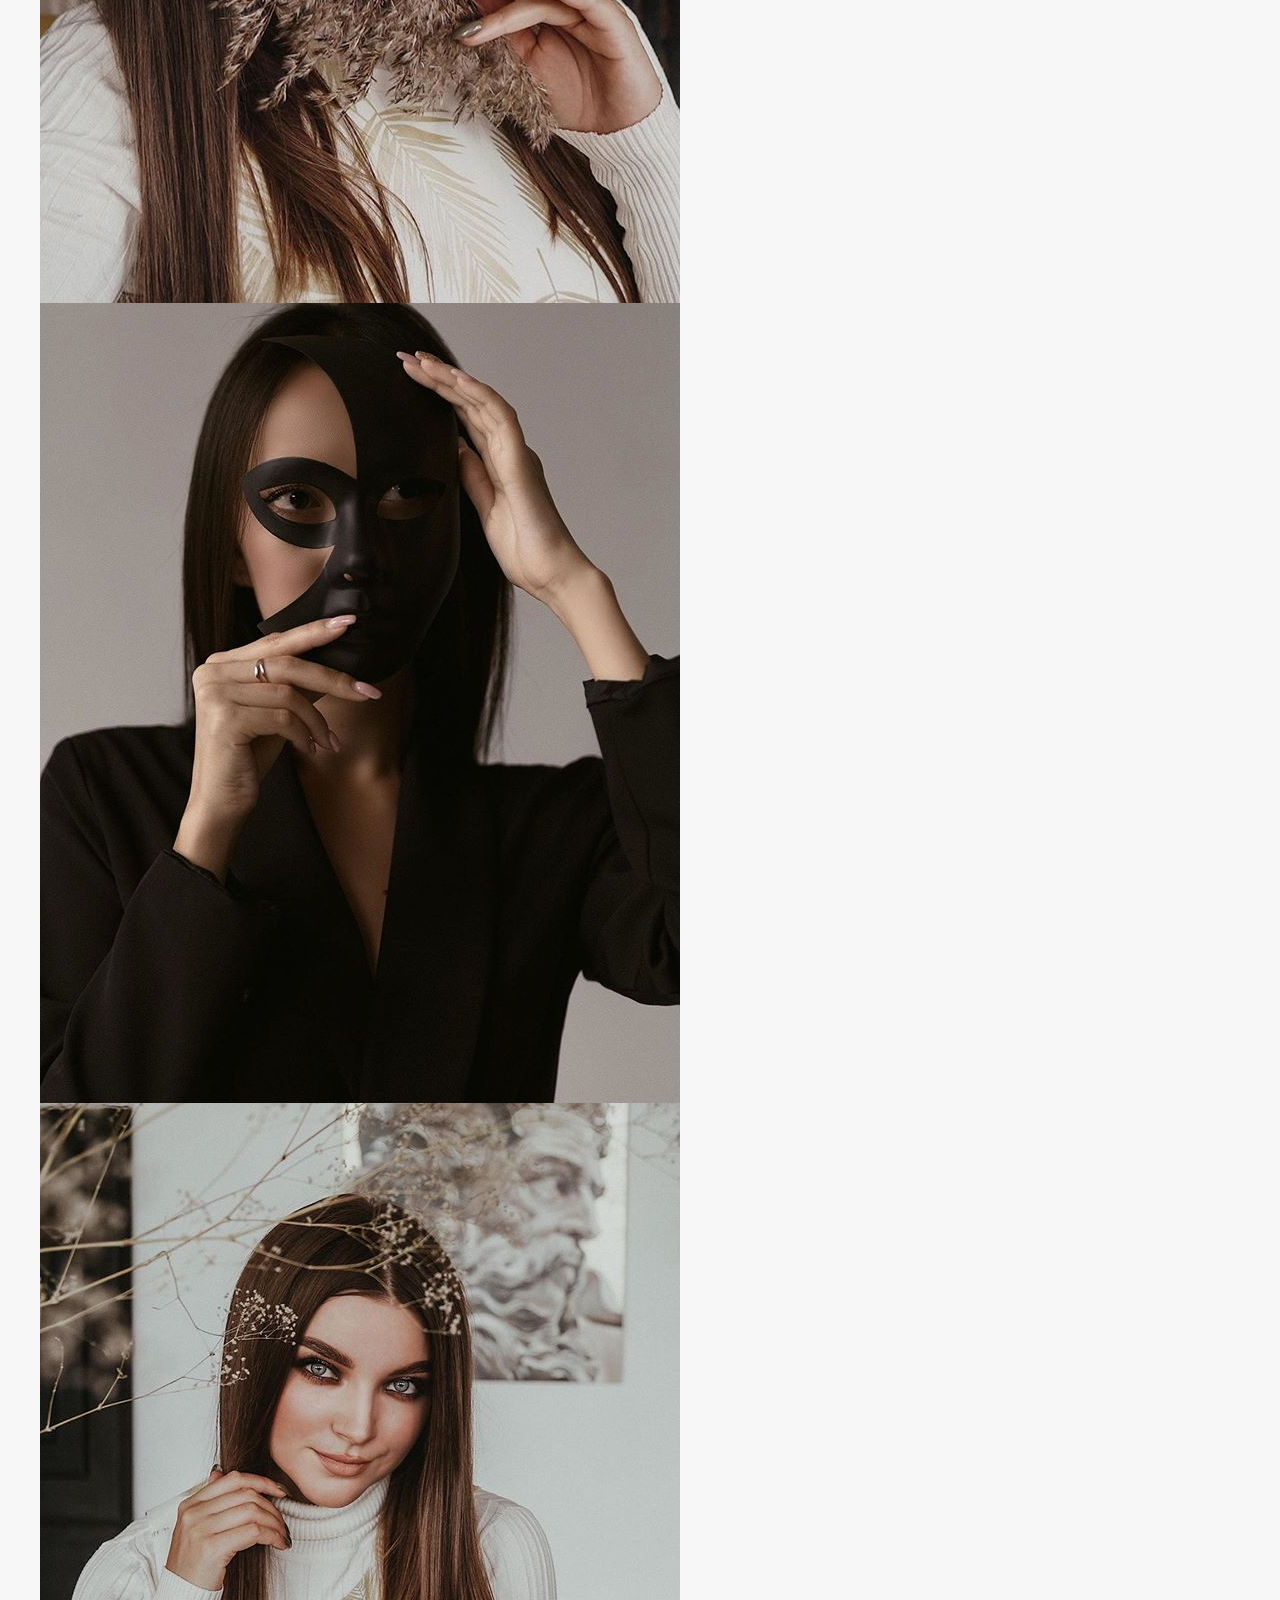
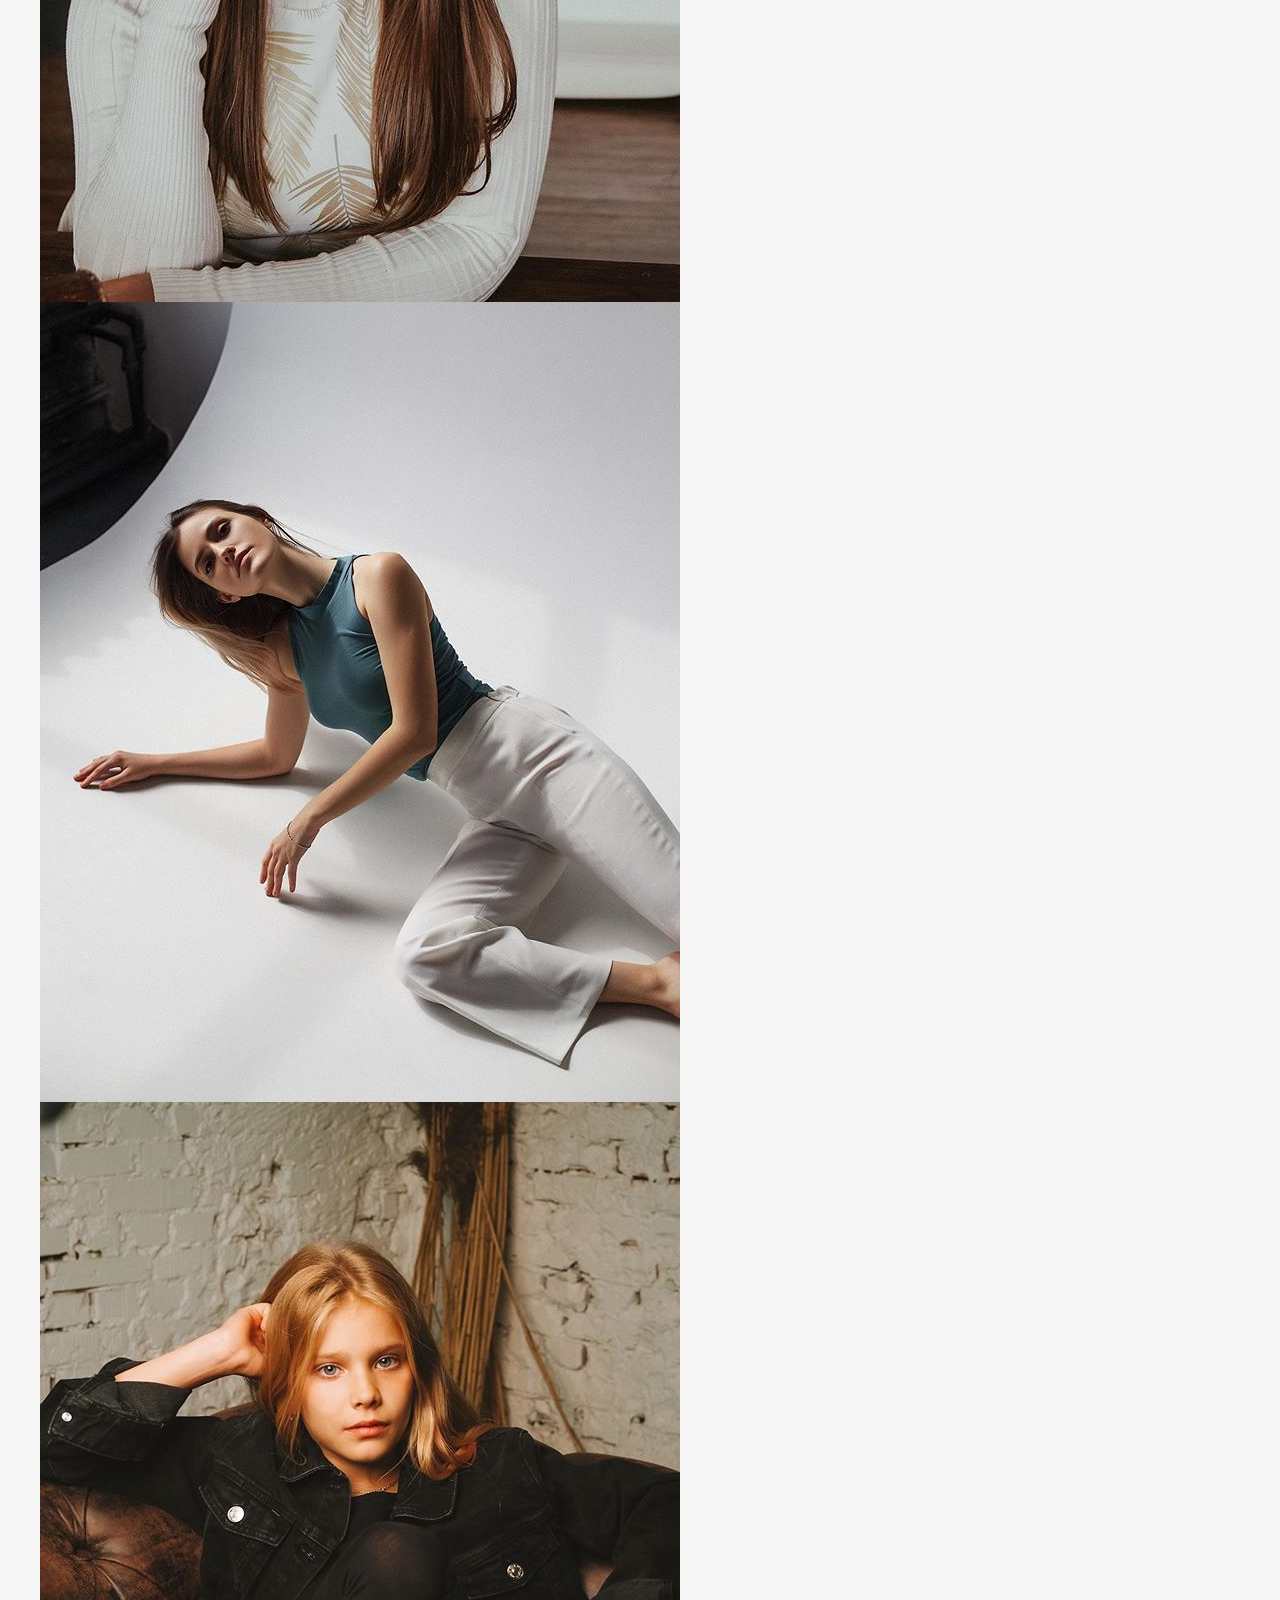
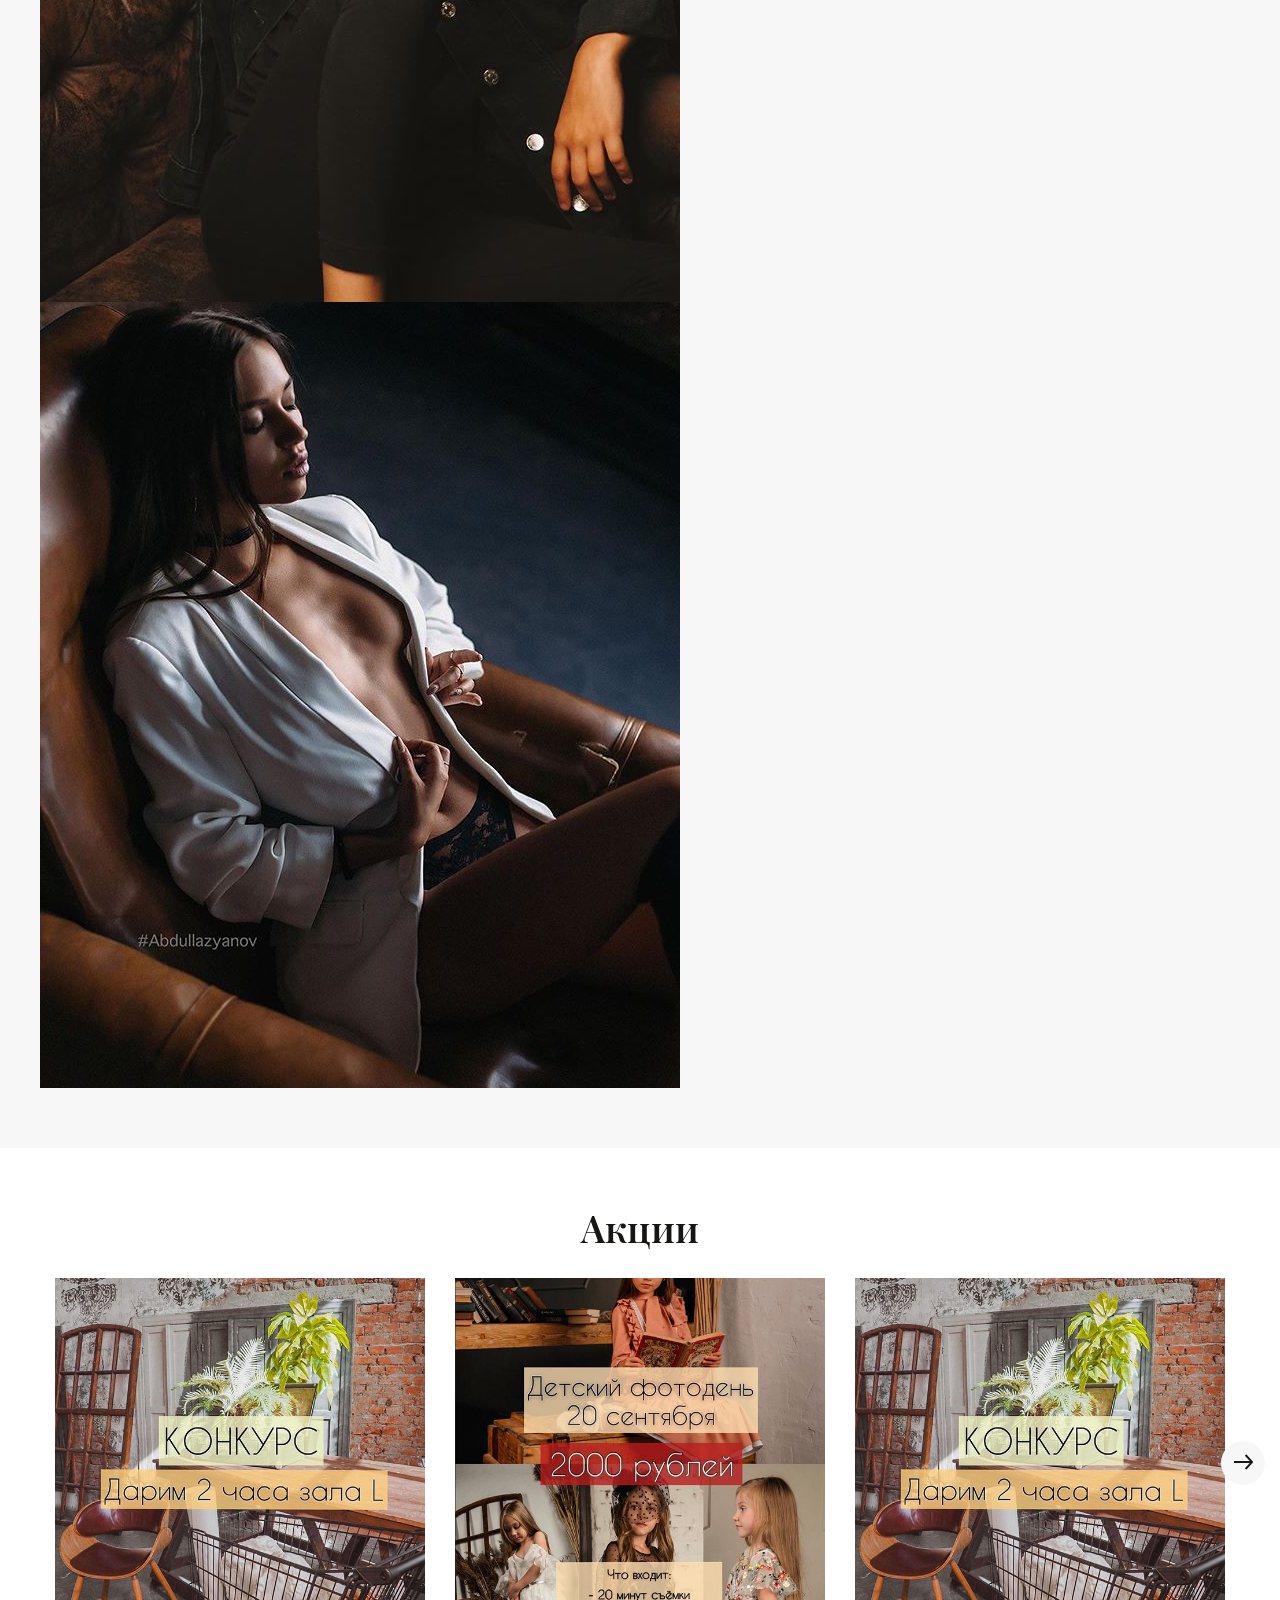
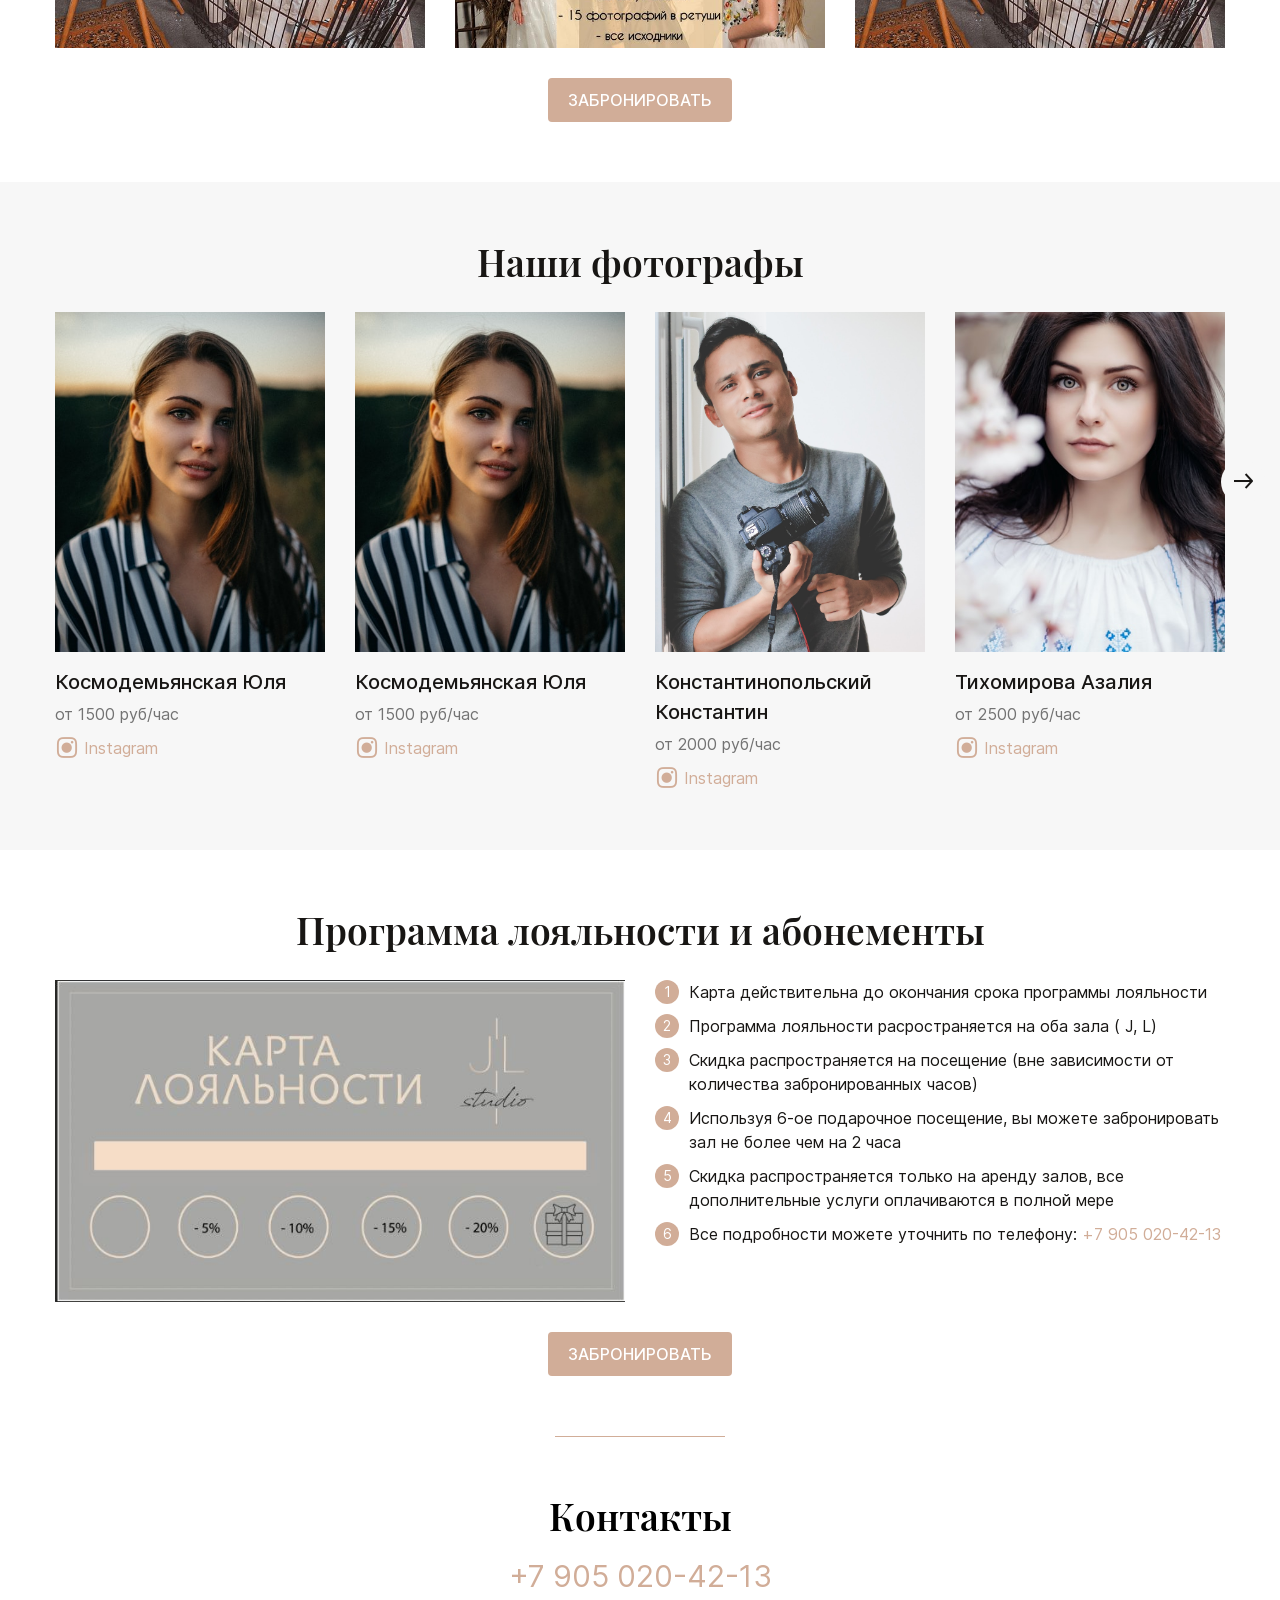
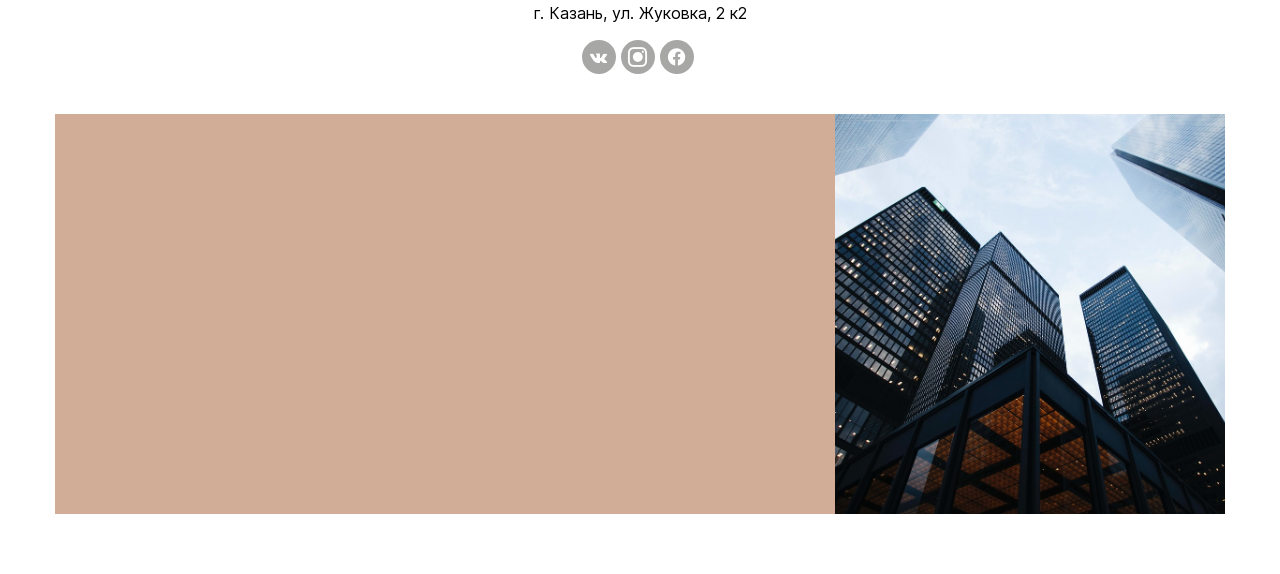
==== commit 78f12d26: "стили, подключение слайдера" ====
--- a/arenda.html
+++ b/arenda.html
@@ -8,6 +8,7 @@
 
     <link rel="stylesheet" href="fonts/icomoon/style.css">
     <link rel="stylesheet" href="css/normalize.css">
+    <link rel="stylesheet" href="css/swiper.css">
     <link rel="stylesheet" href="css/style.css">
 
     <title>JL Studio</title>
@@ -149,43 +150,120 @@
                         <span class="icon-instagram"></span>
                     </a>
                 </div>
-                <!-- добавить контейнер  для swiper -->
-                <div class="inst__photos">
-                    <a href="#" class="">
-                        <img src="img/inst/1.png" alt="">
-                    </a>
-                    <a href="#" class="">
-                        <img src="img/inst/2.png" alt="">
-                    </a>
-                    <a href="#" class="">
-                        <img src="img/inst/3.png" alt="">
-                    </a>
-                    <a href="#" class="">
-                        <img src="img/inst/4.png" alt="">
-                    </a>
-                    <a href="#" class="">
-                        <img src="img/inst/5.png" alt="">
-                    </a>
-                    <a href="#" class="">
-                        <img src="img/inst/6.png" alt="">
-                    </a>
-                    <a href="#" class="">
-                        <img src="img/inst/7.png" alt="">
-                    </a>
-                    <a href="#" class="">
-                        <img src="img/inst/8.png" alt="">
-                    </a>
+                <div class="inst__container">
+                    <div class="swiper-container inst-swiper">
+                        <div class="swiper-wrapper inst-wrapper">
+                            <div class="swiper-slide inst-slide">
+                                <a href="#" class="">
+                                    <img src="img/inst/1.png" alt="">
+                                </a>
+                            </div>
+                            <div class="swiper-slide inst-slide">
+                                <a href="#" class="">
+                                    <img src="img/inst/2.png" alt="">
+                                </a>
+                            </div>
+                            <div class="swiper-slide inst-slide">
+                                <a href="#" class="">
+                                    <img src="img/inst/3.png" alt="">
+                                </a>
+                            </div>
+                            <div class="swiper-slide inst-slide">
+                                <a href="#" class="">
+                                    <img src="img/inst/4.png" alt="">
+                                </a>
+                            </div>
+                            <div class="swiper-slide inst-slide">
+                                <a href="#" class="">
+                                    <img src="img/inst/5.png" alt="">
+                                </a>
+                            </div>
+                            <div class="swiper-slide inst-slide">
+                                <a href="#" class="">
+                                    <img src="img/inst/6.png" alt="">
+                                </a>
+                            </div>
+                            <div class="swiper-slide inst-slide">
+                                <a href="#" class="">
+                                    <img src="img/inst/7.png" alt="">
+                                </a>
+                            </div>
+                            <div class="swiper-slide inst-slide">
+                                <a href="#" class="">
+                                    <img src="img/inst/8.png" alt="">
+                                </a>
+                            </div>
+                        </div>
+                    </div>
                 </div>
             </div>
         </section>
 
         <section class="section__promo section">
-            <div class="wrapper">
+            <div class="wrapper flex">
                 <h3 class="title promo__title">Акции</h3>
-                <div class="swiper-container">
-
-                </div>
-                <a href="#" class="btn promo__btn">забронировать</a>
+                <div class="promo__container">
+                    <div class="swiper-container promo-swiper">
+                        <div class="swiper-wrapper promo-wrapper">
+                            <div class="swiper-slide promo-slide">
+                                <a href="#">
+                                    <img src="img/promo1.png" alt="">
+                                </a>
+                            </div>
+                            <div class="swiper-slide promo-slide">
+                                <a href="#">
+                                    <img src="img/promo2.png" alt="">
+                                </a>
+                            </div>
+                            <div class="swiper-slide promo-slide">
+                                <a href="#">
+                                    <img src="img/promo3.png" alt="">
+                                </a>
+                            </div>
+                            <div class="swiper-slide promo-slide">
+                                <a href="#">
+                                    <img src="img/promo1.png" alt="">
+                                </a>
+                            </div>
+                            <div class="swiper-slide promo-slide">
+                                <a href="#">
+                                    <img src="img/promo2.png" alt="">
+                                </a>
+                            </div>
+                            <div class="swiper-slide promo-slide">
+                                <a href="#">
+                                    <img src="img/promo3.png" alt="">
+                                </a>
+                            </div>
+                            <div class="swiper-slide promo-slide">
+                                <a href="#">
+                                    <img src="img/promo1.png" alt="">
+                                </a>
+                            </div>
+                            <div class="swiper-slide promo-slide">
+                                <a href="#">
+                                    <img src="img/promo2.png" alt="">
+                                </a>
+                            </div>
+                            <div class="swiper-slide promo-slide">
+                                <a href="#">
+                                    <img src="img/promo3.png" alt="">
+                                </a>
+                            </div>
+                        </div>
+                    </div>
+                    <div class="promo__btns">
+                        <button class="slider-btn_back btn-slider">
+                            <span class="icon-left-big"></span>
+                        </button>
+                        <button class="slider-btn_forward btn-slider">
+                            <span class="icon-right-big"></span>
+                        </button>
+                    </div>
+                </div>
+                <div class="promo__btn-container">
+                    <a href="#" class="btn promo__btn">забронировать</a>
+                </div>
             </div>
         </section>
 
@@ -193,65 +271,77 @@
             <div class="wrapper">
                 <h3 class="title ph__title">Наши фотографы</h3>
                 <div class="ph__container">
-                    <div class="ph__item">
-                        <div class="ph__photo">
-                            <img src="img/ph/ph1.jpg" alt="">
-                        </div>
-                        <div class="ph__info">
-                            <div class="ph__name">Космодемьянская Юля</div>
-                            <div class="ph__price">от 1500 руб/час</div>
-                            <a href="#" class="ph__inst">
-                                <span class="icon-instagram"></span> Instagram
-                            </a>
-                        </div>
-                    </div>
-                    <div class="ph__item">
-                        <div class="ph__photo">
-                            <img src="img/ph/ph1.jpg" alt="">
-                        </div>
-                        <div class="ph__info">
-                            <div class="ph__name">Космодемьянская Юля</div>
-                            <div class="ph__price">от 1500 руб/час</div>
-                            <a href="#" class="ph__inst">
-                                <span class="icon-instagram"></span> Instagram
-                            </a>
-                        </div>
-                    </div>
-                    <div class="ph__item">
-                        <div class="ph__photo">
-                            <img src="img/ph/ph2.png" alt="">
-                        </div>
-                        <div class="ph__info">
-                            <div class="ph__name">Константинопольский Константин</div>
-                            <div class="ph__price">от 2000 руб/час</div>
-                            <a href="#" class="ph__inst">
-                                <span class="icon-instagram"></span> Instagram
-                            </a>
-                        </div>
-                    </div>
-                    <div class="ph__item">
-                        <div class="ph__photo">
-                            <img src="img/ph/ph3.jpg" alt="">
-                        </div>
-                        <div class="ph__info">
-                            <div class="ph__name">Тихомирова Азалия</div>
-                            <div class="ph__price">от 2500 руб/час </div>
-                            <a href="#" class="ph__inst">
-                                <span class="icon-instagram"></span> Instagram
-                            </a>
-                        </div>
-                    </div>
-                    <div class="ph__item">
-                        <div class="ph__photo">
-                            <img src="img/ph/ph4.jpg" alt="">
-                        </div>
-                        <div class="ph__info">
-                            <div class="ph__name">Антонов Николай</div>
-                            <div class="ph__price">от 3000 руб/час</div>
-                            <a href="#" class="ph__inst">
-                                <span class="icon-instagram"></span> Instagram
-                            </a>
-                        </div>
+                    <div class="swiper-container ph-swiper">
+                        <div class="swiper-wrapper ph-wrapper">
+                            <div class="swiper-slide prh-slide">
+                                <div class="ph__photo">
+                                    <img src="img/ph/ph1.jpg" alt="">
+                                </div>
+                                <div class="ph__info">
+                                    <div class="ph__name">Космодемьянская Юля</div>
+                                    <div class="ph__price">от 1500 руб/час</div>
+                                    <a href="#" class="ph__inst">
+                                        <span class="icon-instagram"></span> Instagram
+                                    </a>
+                                </div>
+                            </div>
+                            <div class="swiper-slide prh-slide">
+                                <div class="ph__photo">
+                                    <img src="img/ph/ph1.jpg" alt="">
+                                </div>
+                                <div class="ph__info">
+                                    <div class="ph__name">Космодемьянская Юля</div>
+                                    <div class="ph__price">от 1500 руб/час</div>
+                                    <a href="#" class="ph__inst">
+                                        <span class="icon-instagram"></span> Instagram
+                                    </a>
+                                </div>
+                            </div>
+                            <div class="swiper-slide prh-slide">
+                                <div class="ph__photo">
+                                    <img src="img/ph/ph2.png" alt="">
+                                </div>
+                                <div class="ph__info">
+                                    <div class="ph__name">Константинопольский Константин</div>
+                                    <div class="ph__price">от 2000 руб/час</div>
+                                    <a href="#" class="ph__inst">
+                                        <span class="icon-instagram"></span> Instagram
+                                    </a>
+                                </div>
+                            </div>
+                            <div class="swiper-slide prh-slide">
+                                <div class="ph__photo">
+                                    <img src="img/ph/ph3.jpg" alt="">
+                                </div>
+                                <div class="ph__info">
+                                    <div class="ph__name">Тихомирова Азалия</div>
+                                    <div class="ph__price">от 2500 руб/час </div>
+                                    <a href="#" class="ph__inst">
+                                        <span class="icon-instagram"></span> Instagram
+                                    </a>
+                                </div>
+                            </div>
+                            <div class="swiper-slide prh-slide">
+                                <div class="ph__photo">
+                                    <img src="img/ph/ph4.jpg" alt="">
+                                </div>
+                                <div class="ph__info">
+                                    <div class="ph__name">Антонов Николай</div>
+                                    <div class="ph__price">от 3000 руб/час</div>
+                                    <a href="#" class="ph__inst">
+                                        <span class="icon-instagram"></span> Instagram
+                                    </a>
+                                </div>
+                            </div>
+                        </div>
+                    </div>
+                    <div class="ph__btns">
+                        <button class="slider-btn_back btn-slider">
+                            <span class="icon-left-big"></span>
+                        </button>
+                        <button class="slider-btn_forward btn-slider">
+                            <span class="icon-right-big"></span>
+                        </button>
                     </div>
                 </div>
             </div>
@@ -285,7 +375,7 @@
                         </div>
                         <div class="cart-text__item">
                             <span>5</span>
-                            <div>Скидка распространяется только на аренду залов, все дополни- тельные услуги оплачиваются в полной мере</div>
+                            <div>Скидка распространяется только на аренду залов, все дополнительные услуги оплачиваются в полной мере</div>
                         </div>
                         <div class="cart-text__item">
                             <span>6</span>
@@ -328,7 +418,11 @@
             </div>
         </div>
     </footer>
+    <script src="js/jquery.js"></script>
+    <script src="js/jquery.mask.js"></script>
+    <script src="js/swiper.js"></script>
     <script src="js/script.js"></script>
+
 </body>
 
 </html>
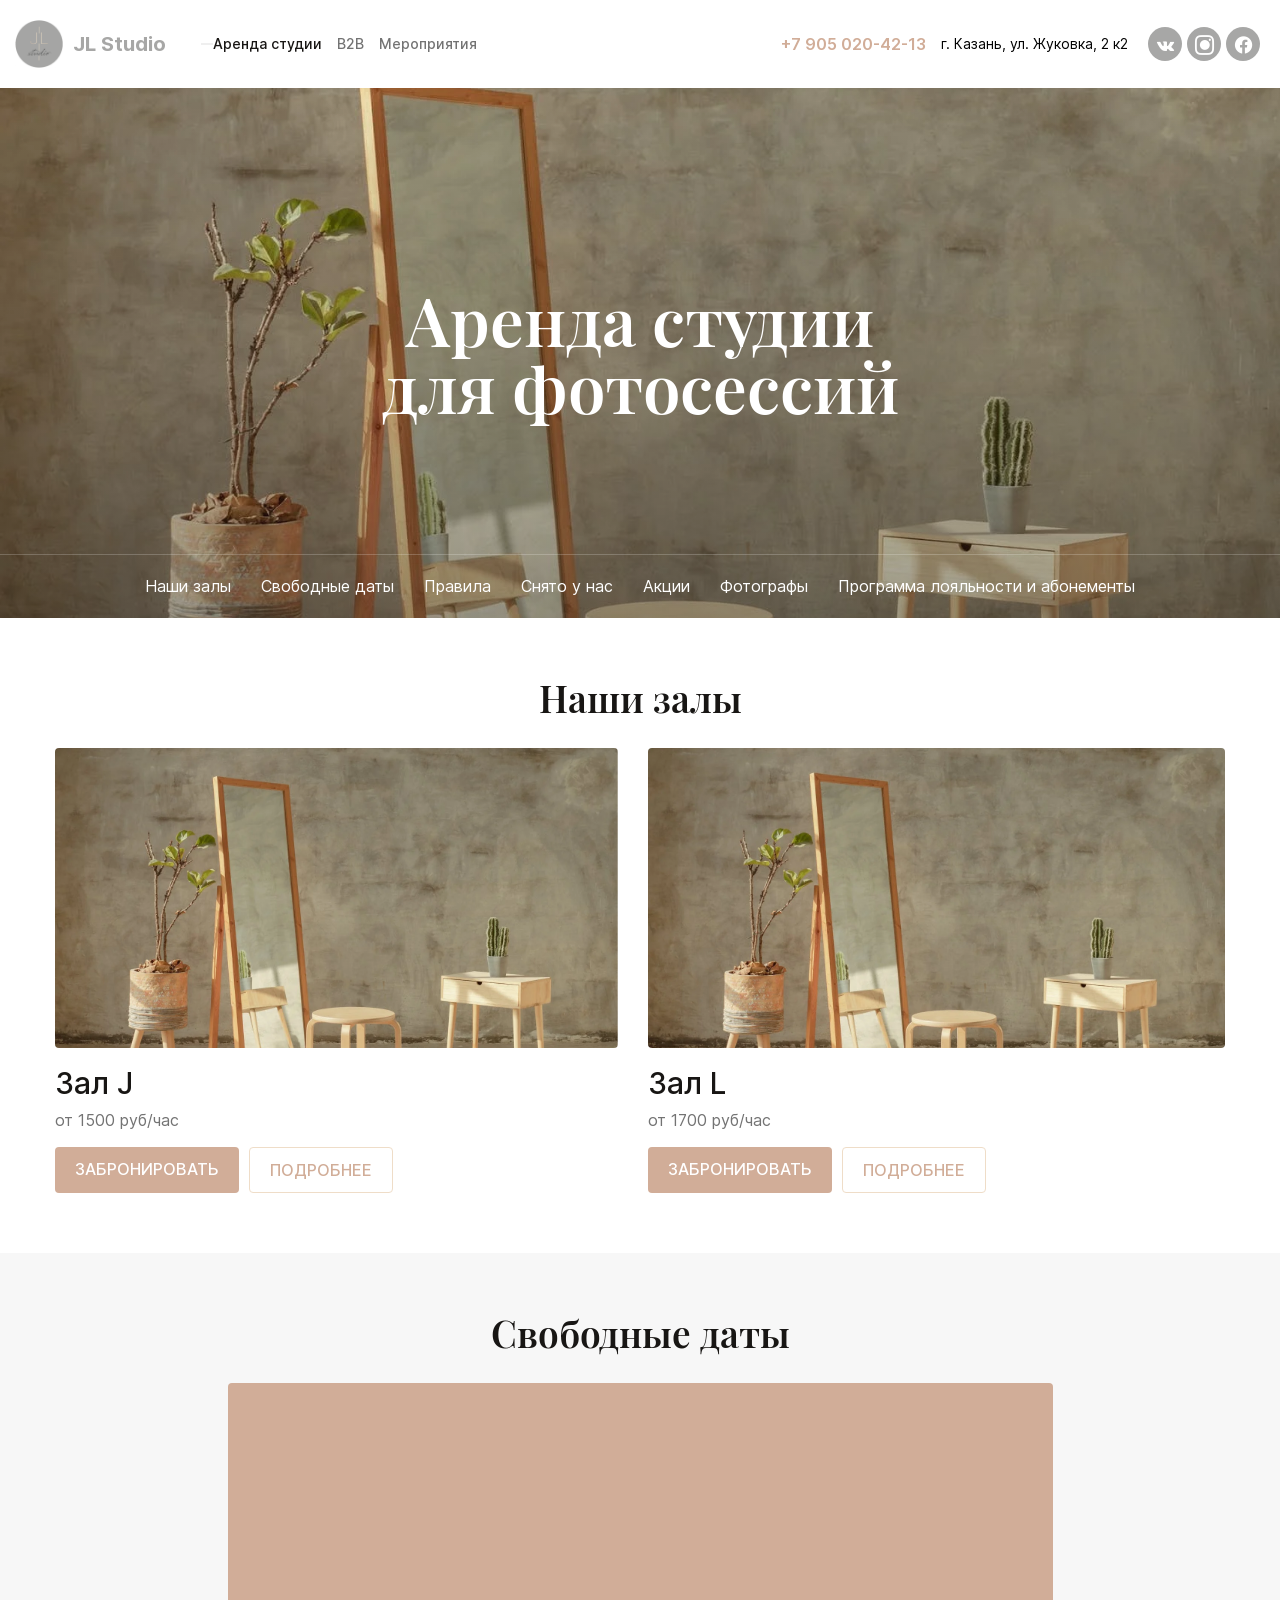
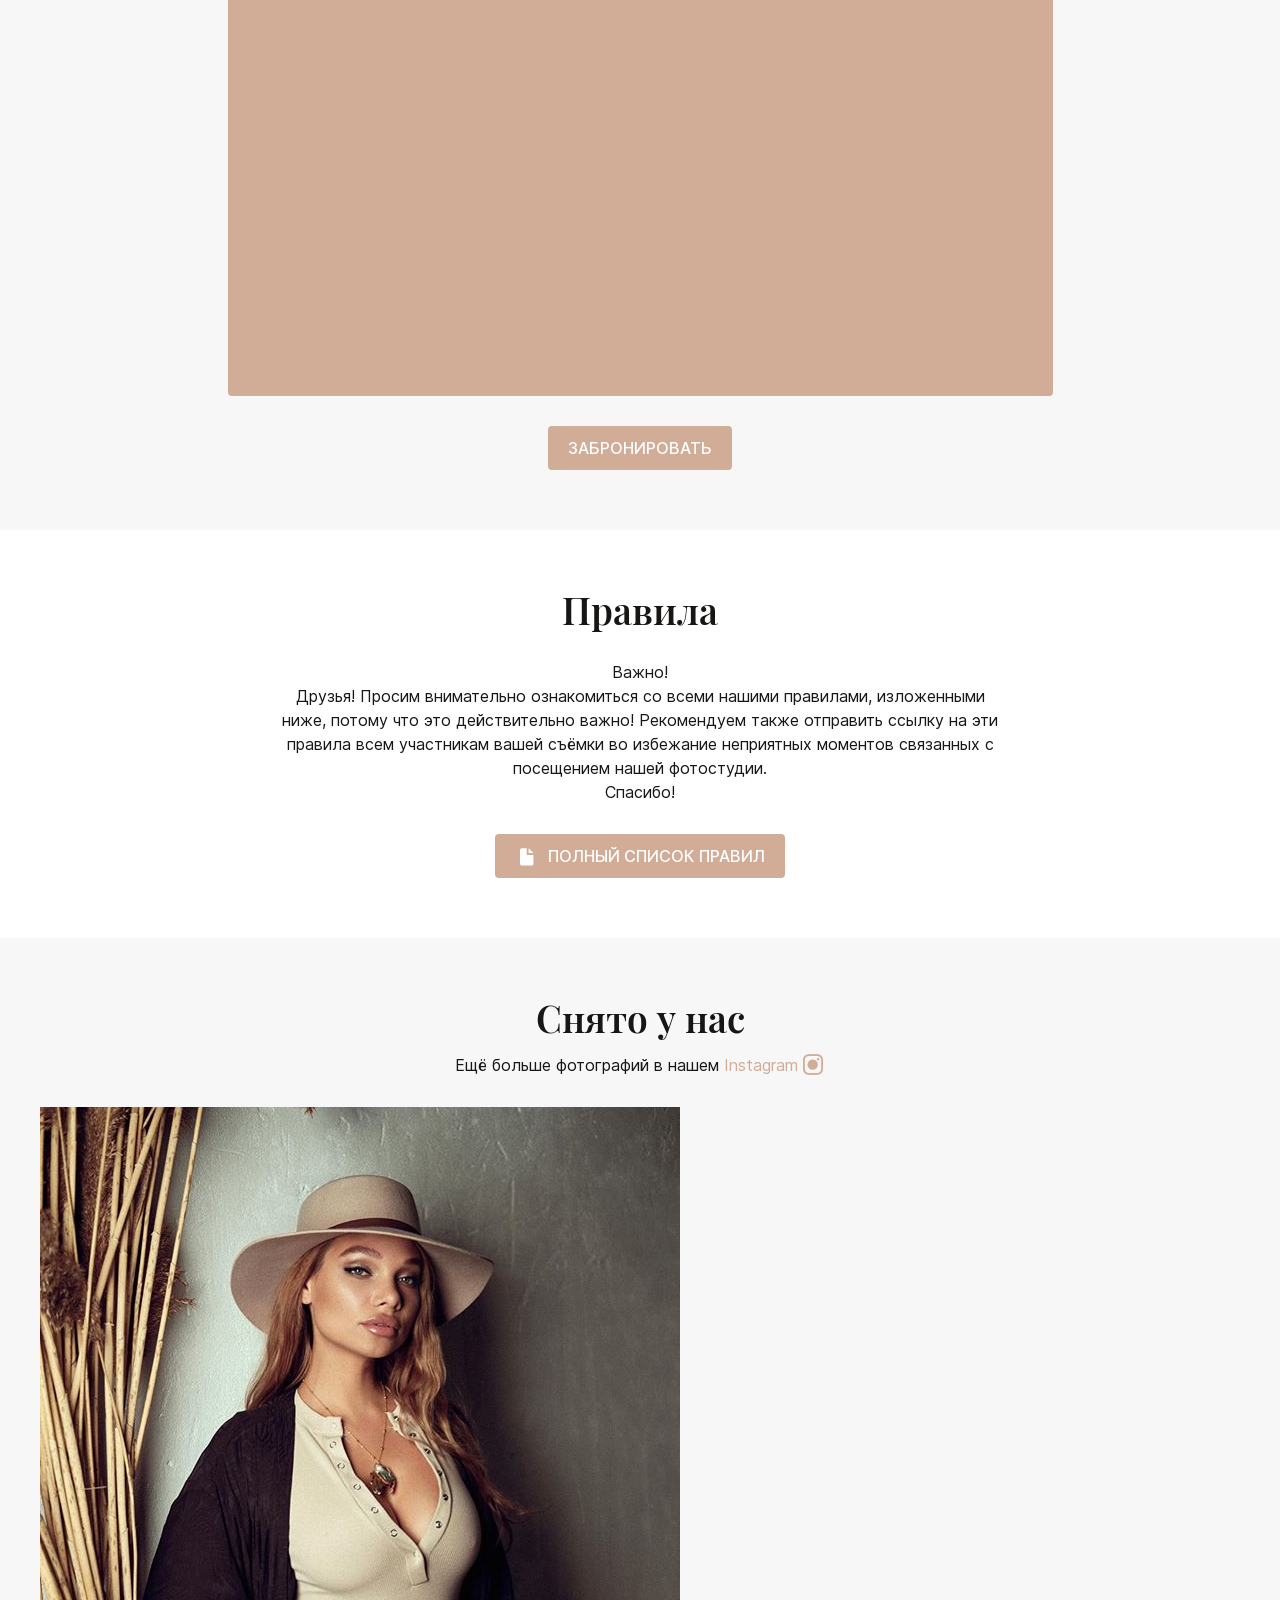
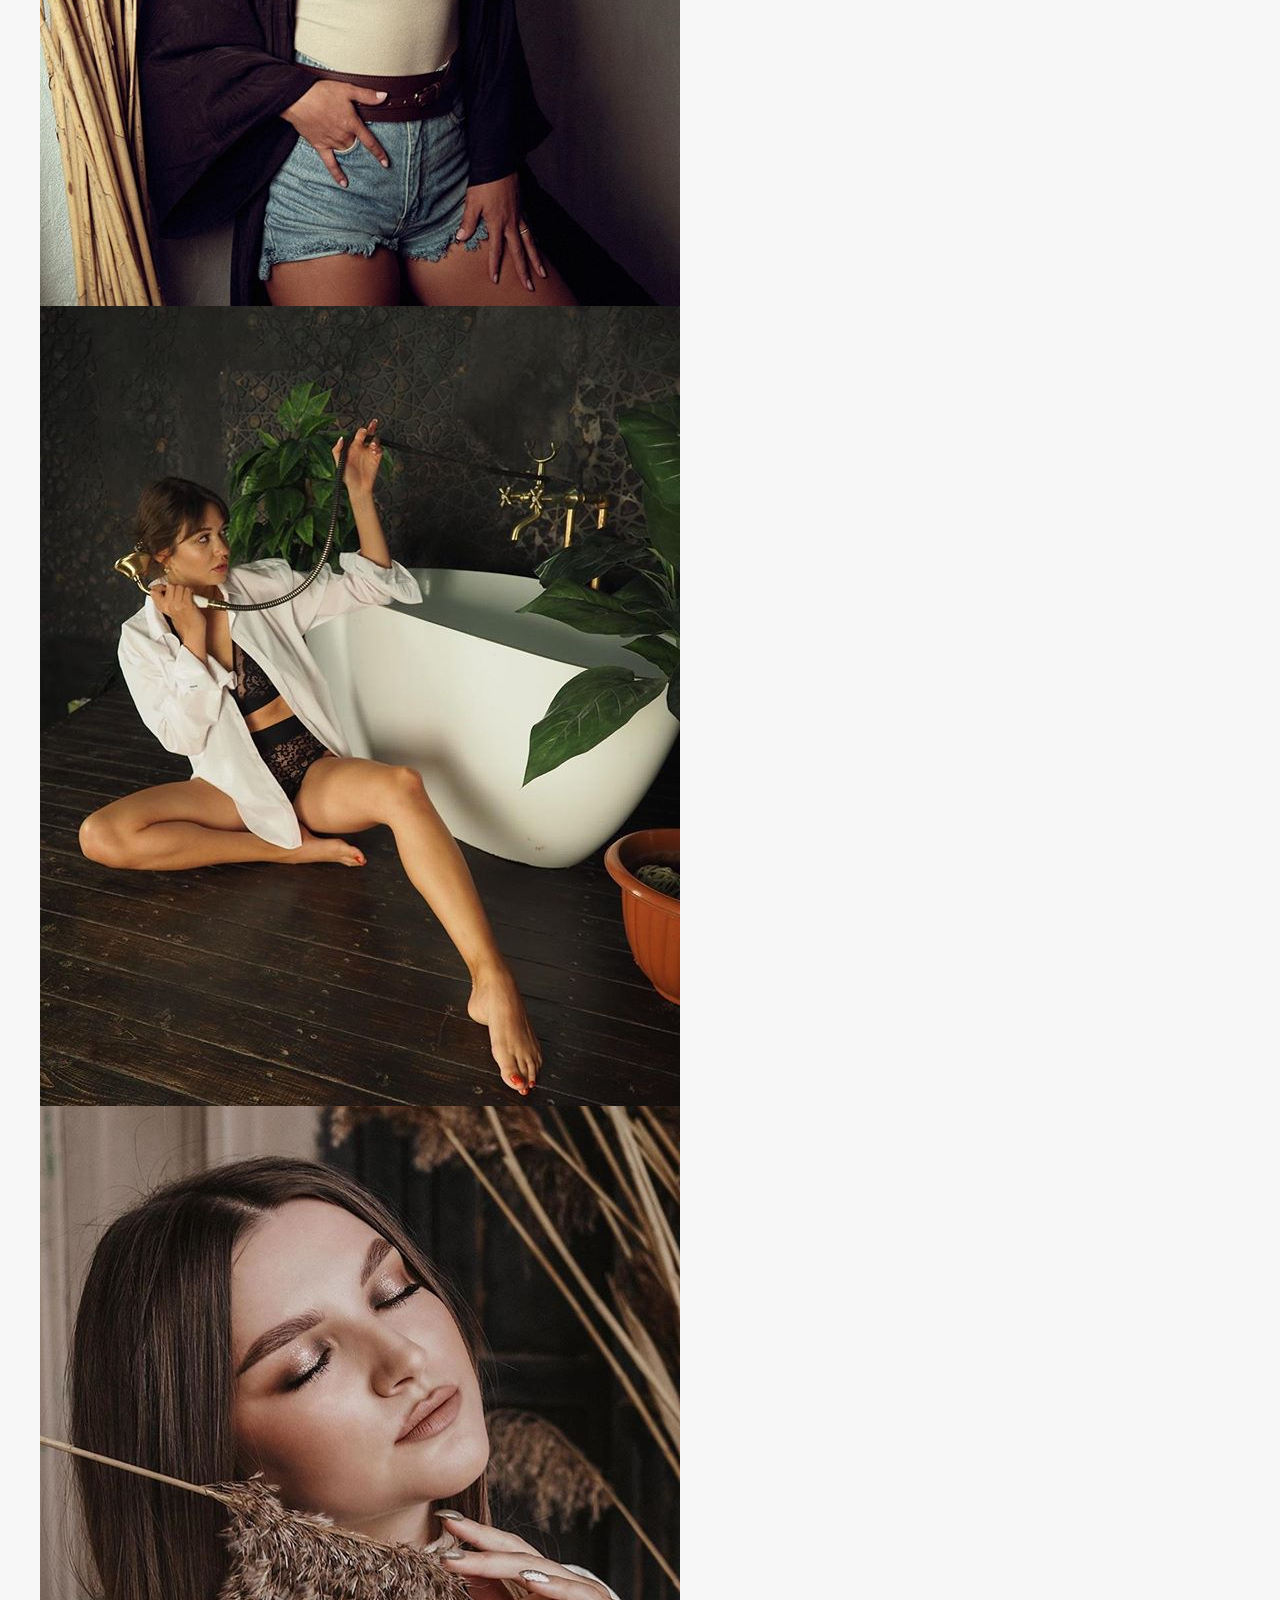
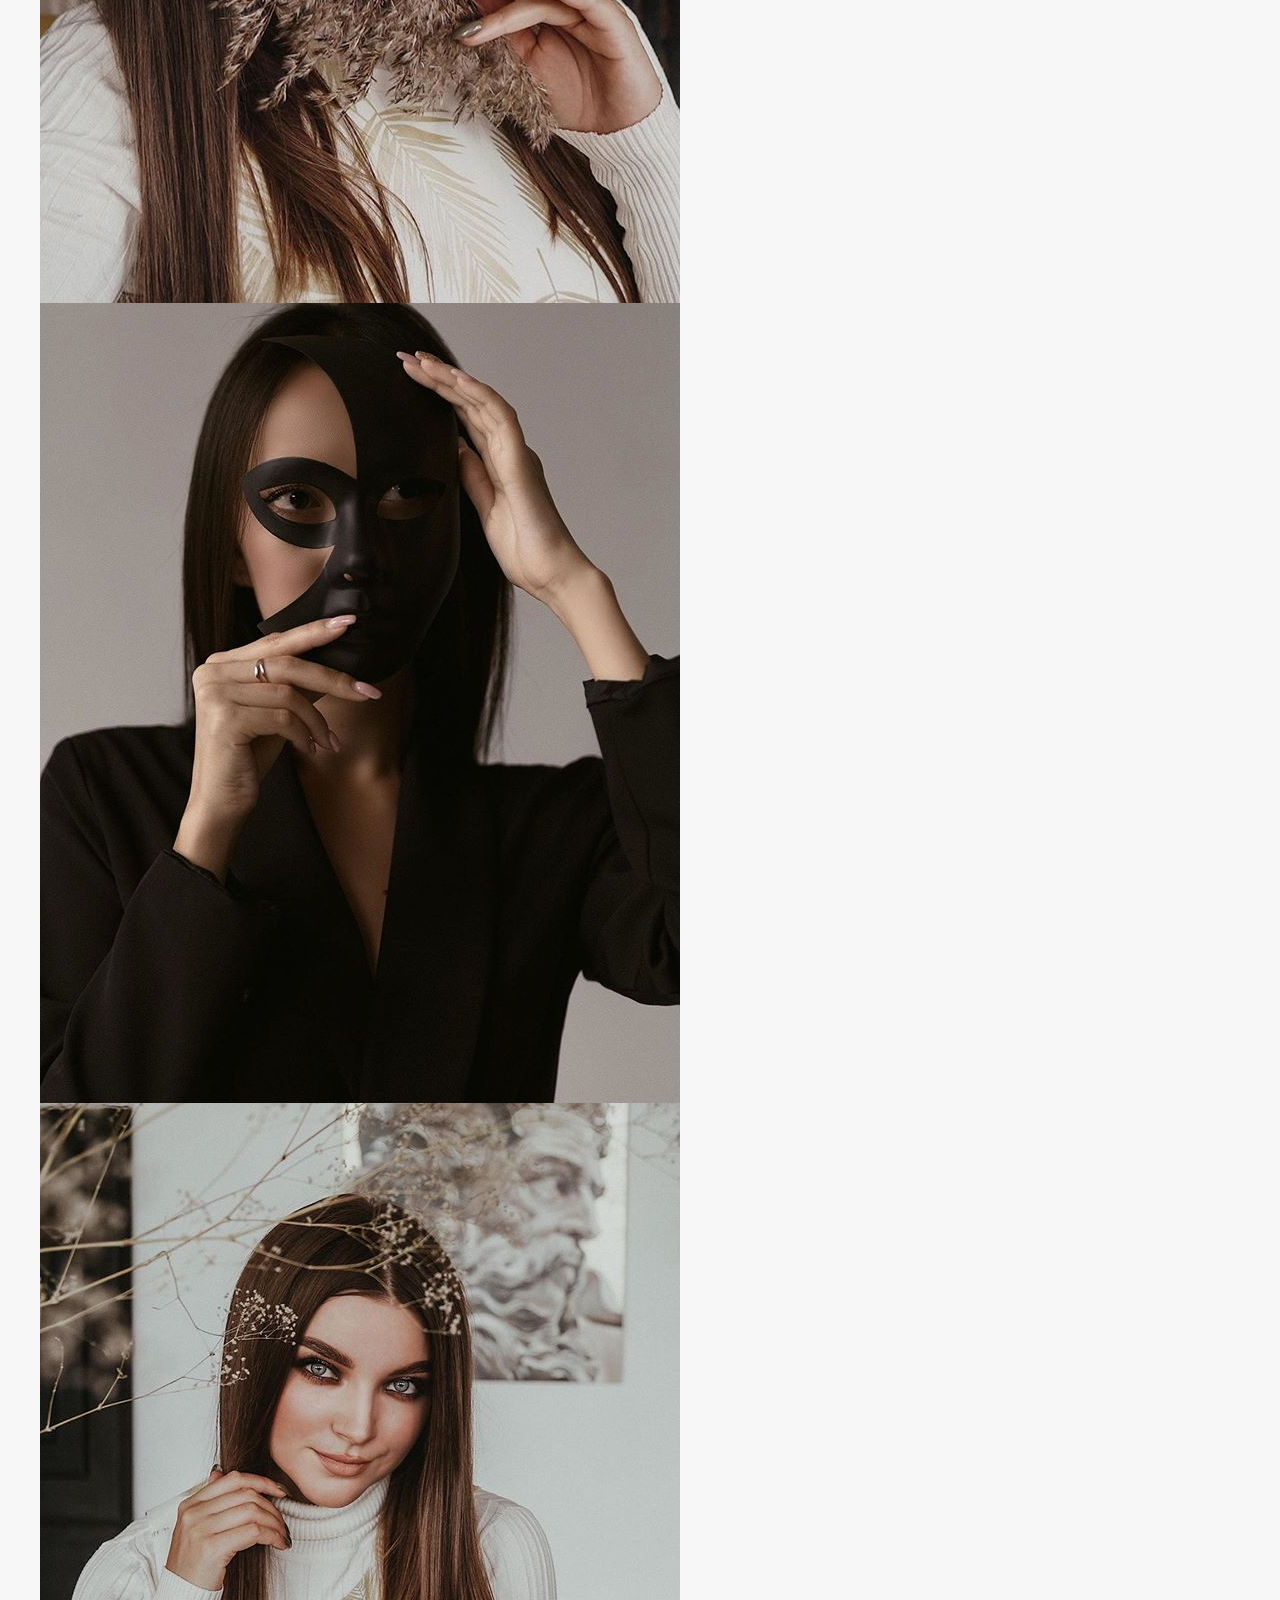
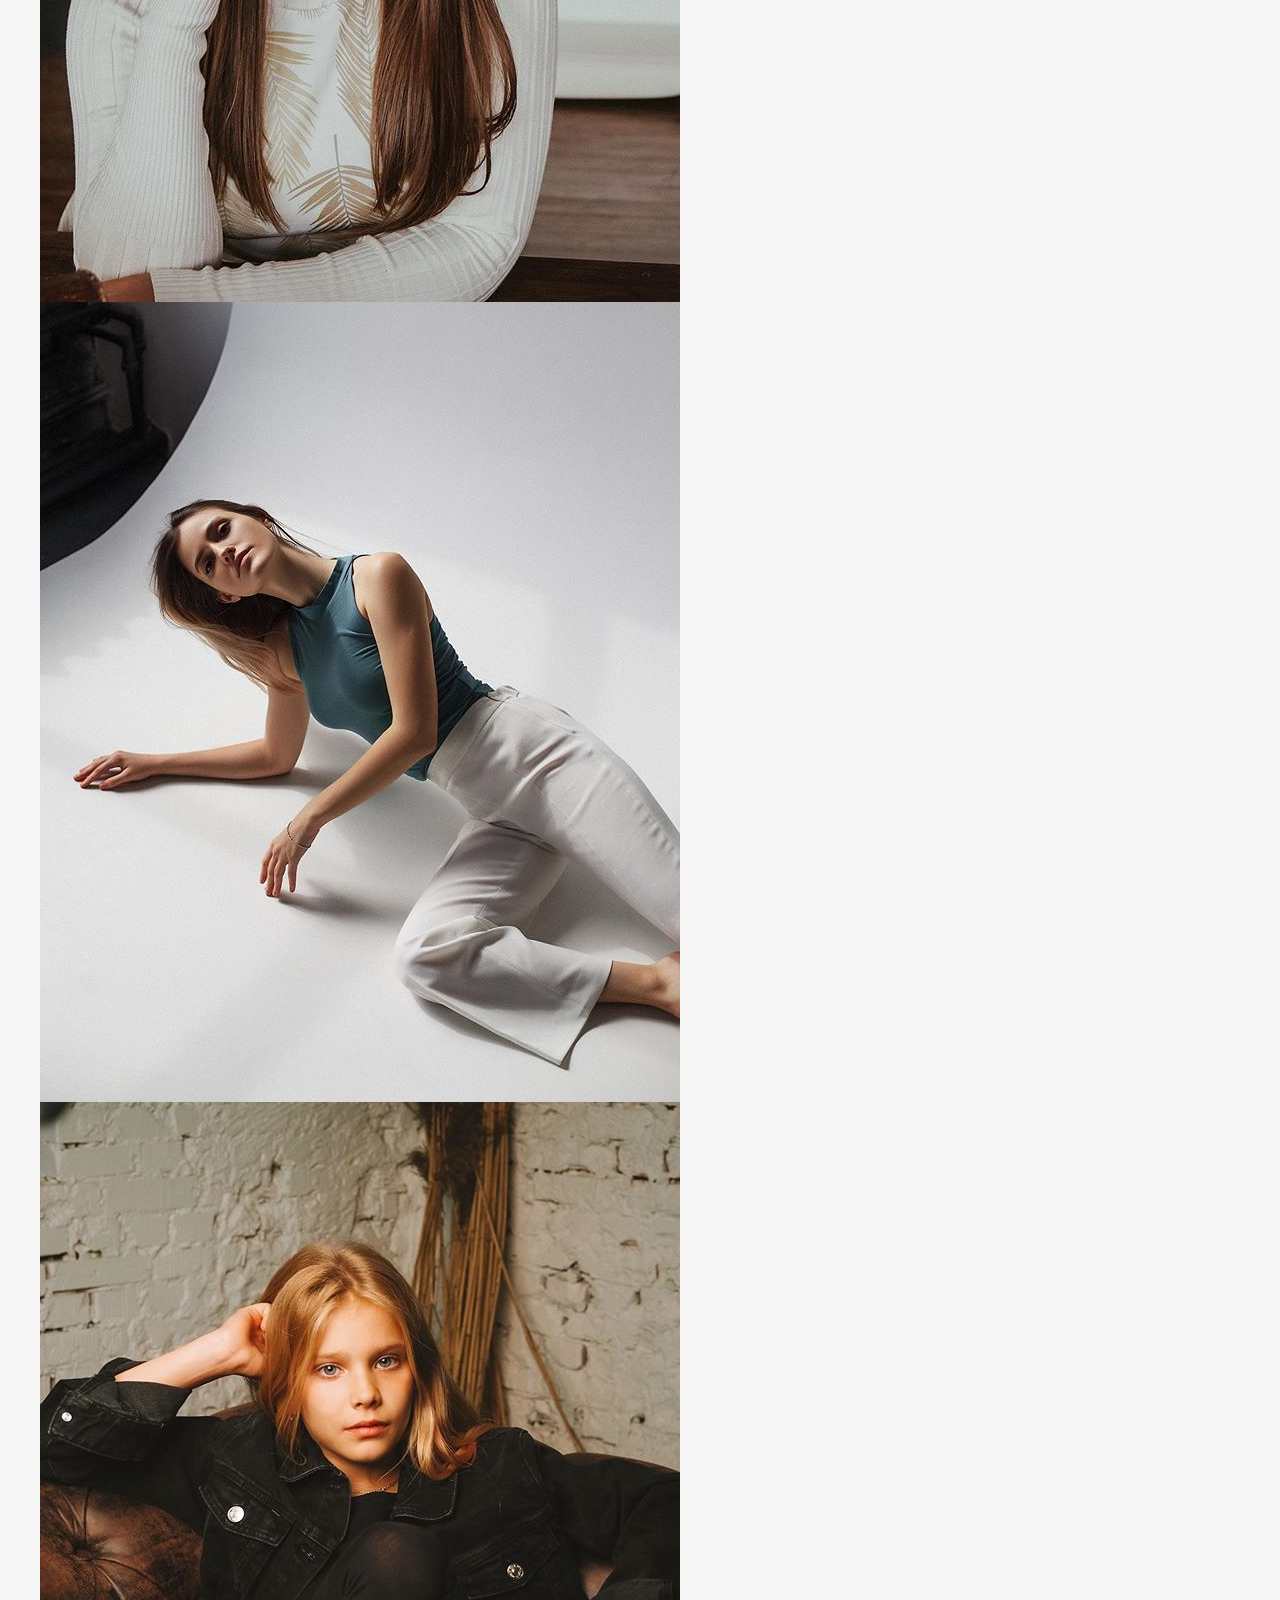
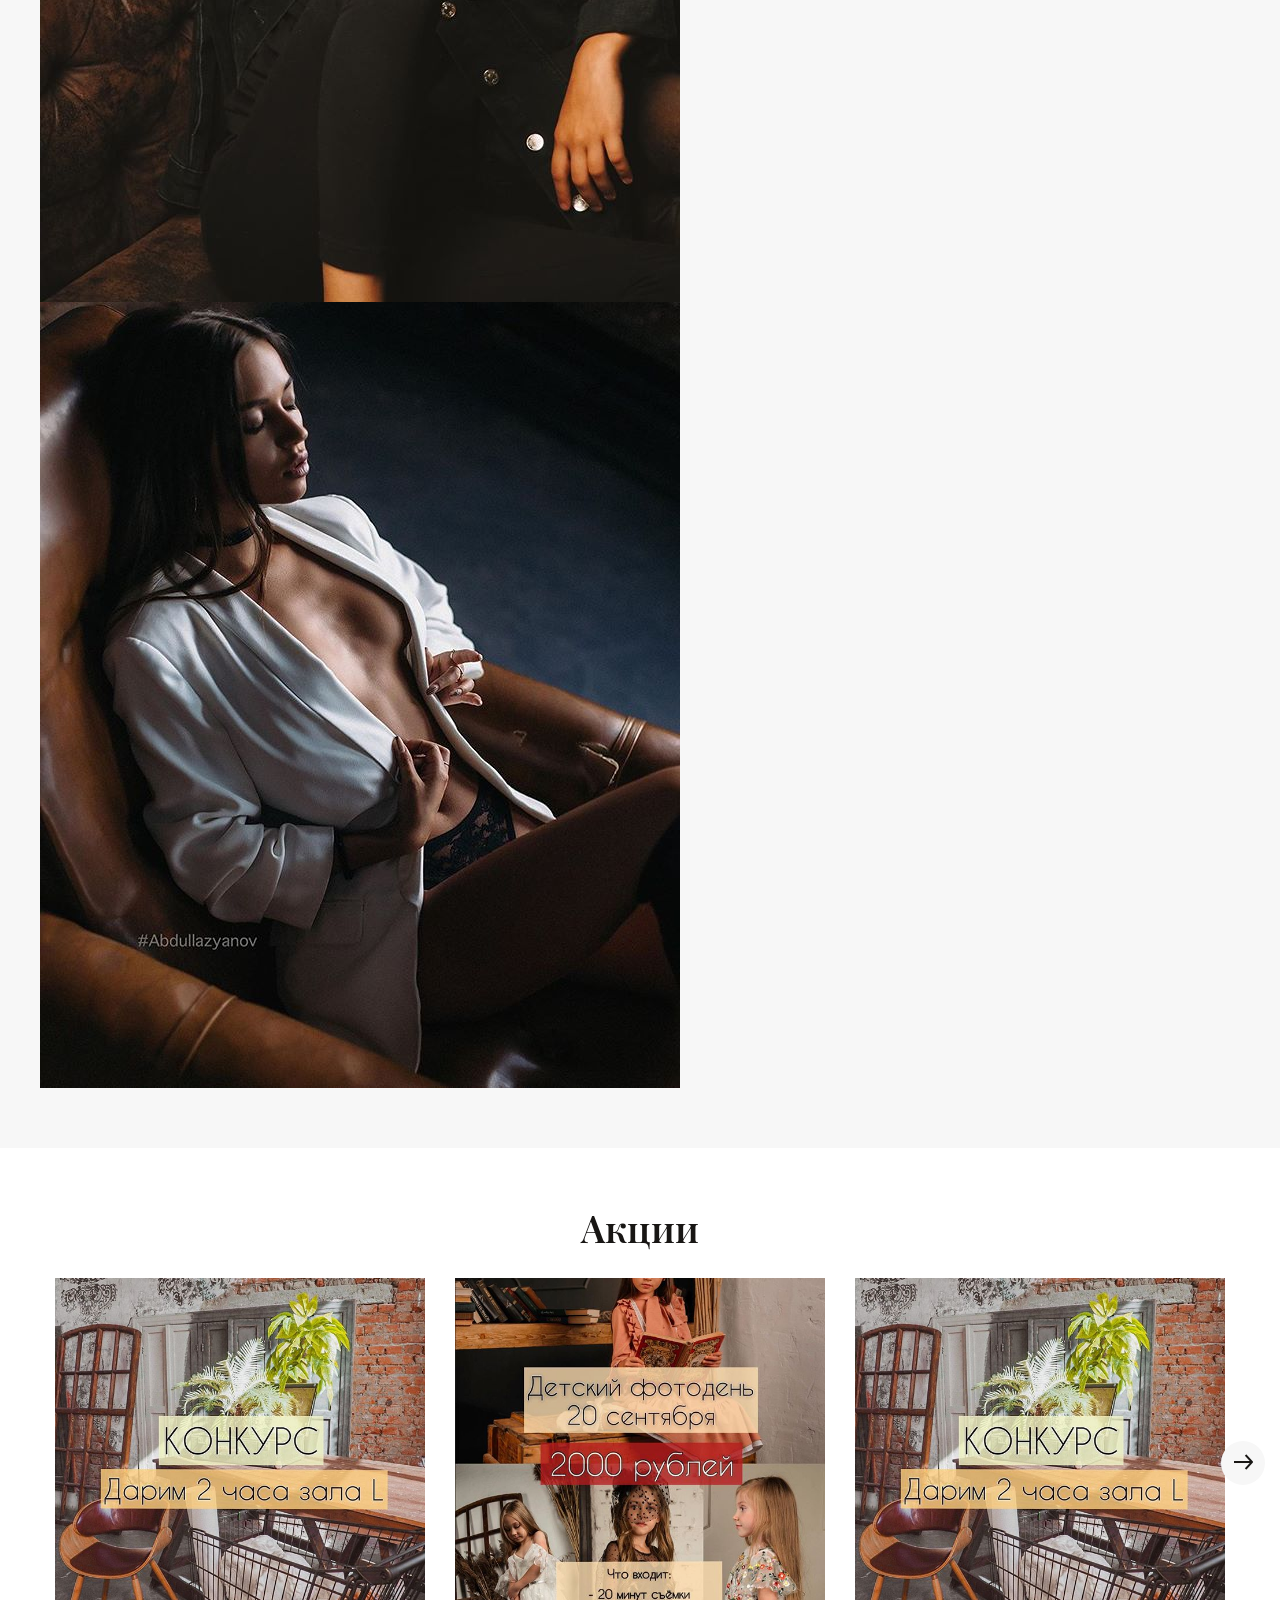
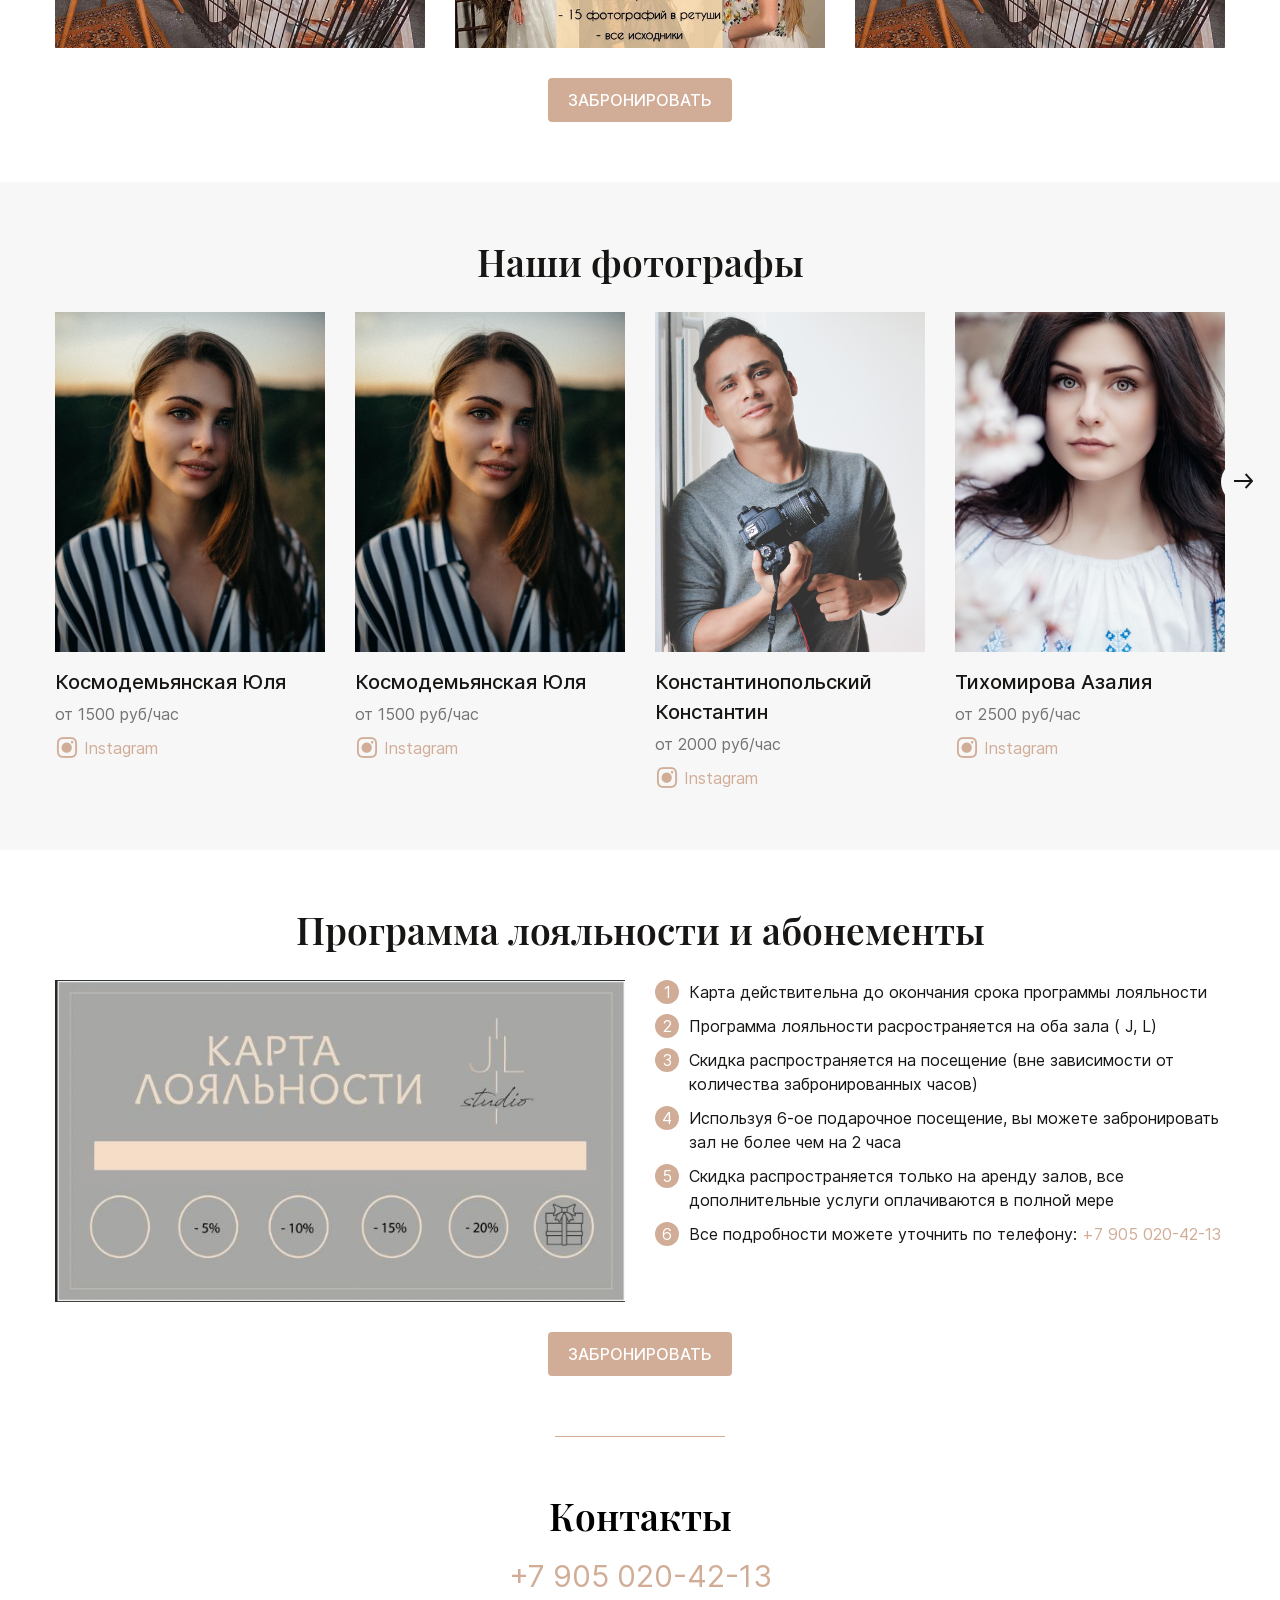
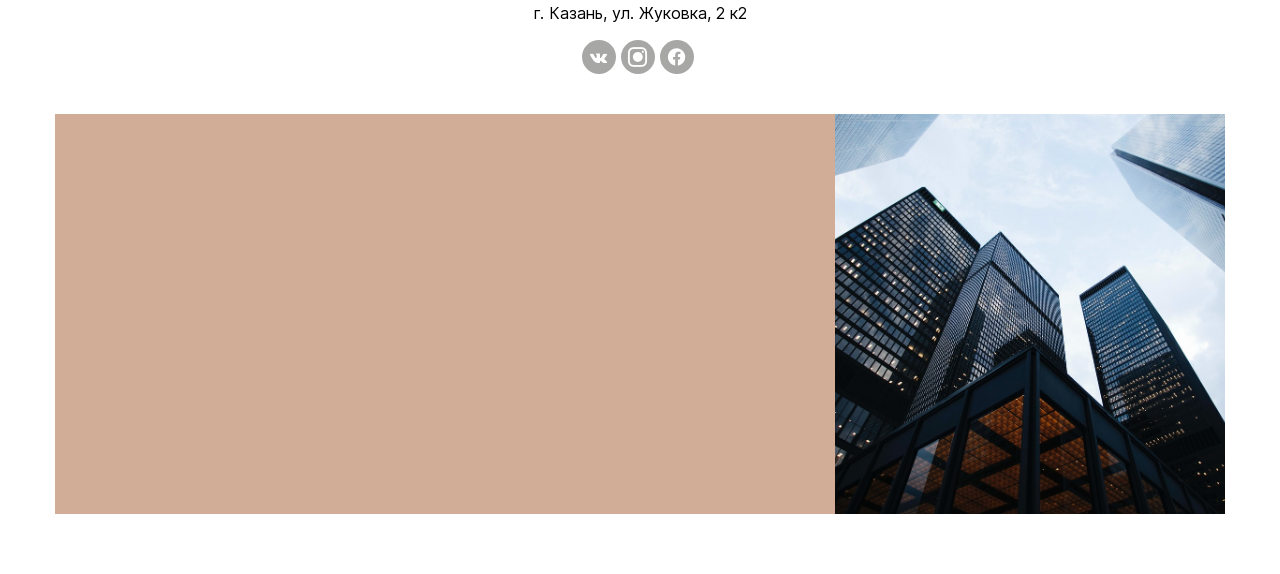
==== commit 7d875a52: "стили разных страниц" ====
--- a/arenda.html
+++ b/arenda.html
@@ -33,13 +33,13 @@
                 <div class="header-top__main-nav">
                     <nav class="header-top__nav">
                         <ul class="header-top__menu">
-                            <li class="header-top__menu-item">
+                            <li class="header-top__menu-item menu-item_active">
                                 <a href="arenda.html">Аренда студии</a>
                             </li>
-                            <li class="header-top__menu-item">
+                            <li class="header-top__menu-item menu-item_inactive">
                                 <a href="b2b.html">B2B</a>
                             </li>
-                            <li class="header-top__menu-item">
+                            <li class="header-top__menu-item menu-item_inactive">
                                 <a href="events.html">Мероприятия</a>
                             </li>
                         </ul>
@@ -89,7 +89,7 @@
                 <h3 class="title section-halls__title">Наши залы</h3>
                 <div class="halls__items">
                     <div class="halls__item">
-                        <a class="halls__img" href="#">
+                        <a class="halls__img img hover" href="hall.html">
                             <img src="img/header1.png" alt="">
                         </a>
                         <div class="halls__info">
@@ -98,11 +98,11 @@
                         </div>
                         <div class="halls__buttons">
                             <a href="#" class="halls__book btn">забронировать</a>
-                            <a href="#" class="halls__more btn">подробнее</a>
+                            <a href="hall.html" class="halls__more btn-more">подробнее</a>
                         </div>
                     </div>
                     <div class="halls__item">
-                        <a class="halls__img" href="#">
+                        <a class="halls__img img hover" href="hall.html">
                             <img src="img/header1.png" alt="">
                         </a>
                         <div class="halls__info">
@@ -111,7 +111,7 @@
                         </div>
                         <div class="halls__buttons">
                             <a href="#" class="halls__book btn">забронировать</a>
-                            <a href="#" class="halls__more btn">подробнее</a>
+                            <a href="hall.html" class="halls__more btn-more">подробнее</a>
                         </div>
                     </div>
                 </div>
@@ -206,47 +206,47 @@
                     <div class="swiper-container promo-swiper">
                         <div class="swiper-wrapper promo-wrapper">
                             <div class="swiper-slide promo-slide">
-                                <a href="#">
+                                <a href="#" class="img promo__img hover">
                                     <img src="img/promo1.png" alt="">
                                 </a>
                             </div>
                             <div class="swiper-slide promo-slide">
-                                <a href="#">
+                                <a href="#" class="img promo__img hover">
                                     <img src="img/promo2.png" alt="">
                                 </a>
                             </div>
                             <div class="swiper-slide promo-slide">
-                                <a href="#">
+                                <a href="#" class="img promo__img hover">
                                     <img src="img/promo3.png" alt="">
                                 </a>
                             </div>
                             <div class="swiper-slide promo-slide">
-                                <a href="#">
+                                <a href="#" class="img promo__img hover">
                                     <img src="img/promo1.png" alt="">
                                 </a>
                             </div>
                             <div class="swiper-slide promo-slide">
-                                <a href="#">
+                                <a href="#" class="img promo__img hover">
                                     <img src="img/promo2.png" alt="">
                                 </a>
                             </div>
                             <div class="swiper-slide promo-slide">
-                                <a href="#">
+                                <a href="#" class="img promo__img hover">
                                     <img src="img/promo3.png" alt="">
                                 </a>
                             </div>
                             <div class="swiper-slide promo-slide">
-                                <a href="#">
+                                <a href="#" class="img promo__img hover">
                                     <img src="img/promo1.png" alt="">
                                 </a>
                             </div>
                             <div class="swiper-slide promo-slide">
-                                <a href="#">
+                                <a href="#" class="img promo__img hover">
                                     <img src="img/promo2.png" alt="">
                                 </a>
                             </div>
                             <div class="swiper-slide promo-slide">
-                                <a href="#">
+                                <a href="#" class="img promo__img hover">
                                     <img src="img/promo3.png" alt="">
                                 </a>
                             </div>
@@ -274,7 +274,7 @@
                     <div class="swiper-container ph-swiper">
                         <div class="swiper-wrapper ph-wrapper">
                             <div class="swiper-slide prh-slide">
-                                <div class="ph__photo">
+                                <div class="ph__photo img">
                                     <img src="img/ph/ph1.jpg" alt="">
                                 </div>
                                 <div class="ph__info">
@@ -286,7 +286,7 @@
                                 </div>
                             </div>
                             <div class="swiper-slide prh-slide">
-                                <div class="ph__photo">
+                                <div class="ph__photo img">
                                     <img src="img/ph/ph1.jpg" alt="">
                                 </div>
                                 <div class="ph__info">
@@ -298,7 +298,7 @@
                                 </div>
                             </div>
                             <div class="swiper-slide prh-slide">
-                                <div class="ph__photo">
+                                <div class="ph__photo img">
                                     <img src="img/ph/ph2.png" alt="">
                                 </div>
                                 <div class="ph__info">
@@ -310,7 +310,7 @@
                                 </div>
                             </div>
                             <div class="swiper-slide prh-slide">
-                                <div class="ph__photo">
+                                <div class="ph__photo img">
                                     <img src="img/ph/ph3.jpg" alt="">
                                 </div>
                                 <div class="ph__info">
@@ -322,7 +322,7 @@
                                 </div>
                             </div>
                             <div class="swiper-slide prh-slide">
-                                <div class="ph__photo">
+                                <div class="ph__photo img">
                                     <img src="img/ph/ph4.jpg" alt="">
                                 </div>
                                 <div class="ph__info">
@@ -347,43 +347,26 @@
             </div>
         </section>
 
-        <section class="section__cart section">
+        <section class="section__photo-text-btn section">
             <div class="wrapper flex-column">
-                <h3 class="title cart__title">Программа лояльности и абонементы</h3>
-                <div class="cart__info">
-                    <div class="ph__img">
+                <h3 class="title ptb__title">Программа лояльности и абонементы</h3>
+                <div class="ptb__info">
+                    <div class="ptb__img">
                         <img src="img/cart.png" alt="карта лояльности">
                     </div>
 
-                    <div class="cart__text">
-                        <div class="cart-text__item">
-                            <span>1</span>
-                            <div>Карта действительна до окончания срока программы лояльности</div>
-                        </div>
-                        <div class="cart-text__item">
-                            <span>2</span>
-                            <div>Программа лояльности расространяется на оба зала ( J, L)</div>
-                        </div>
-                        <div class="cart-text__item">
-                            <span>3</span>
-                            <div>Скидка распространяется на посещение (вне зависимости от количества забронированных часов)</div>
-                        </div>
-
-                        <div class="cart-text__item">
-                            <span>4</span>
-                            <div>Используя 6-ое подарочное посещение, вы можете забронировать зал не более чем на 2 часа</div>
-                        </div>
-                        <div class="cart-text__item">
-                            <span>5</span>
-                            <div>Скидка распространяется только на аренду залов, все дополнительные услуги оплачиваются в полной мере</div>
-                        </div>
-                        <div class="cart-text__item">
-                            <span>6</span>
-                            <div>Все подробности можете уточнить по телефону: <a href="tel:+79050204213">+7 905 020-42-13</a></div>
-                        </div>
-                    </div>
-                </div>
-                <a href="#" class="btn cart__bnt">забронировать</a>
+                    <div class="ptb__text">
+                        <ol>
+                            <li>Карта действительна до окончания срока программы лояльности</li>
+                            <li>Программа лояльности расространяется на оба зала ( J, L)</li>
+                            <li>Скидка распространяется на посещение (вне зависимости от количества забронированных часов)</li>
+                            <li>Используя 6-ое подарочное посещение, вы можете забронировать зал не более чем на 2 часа</li>
+                            <li>Скидка распространяется только на аренду залов, все дополнительные услуги оплачиваются в полной мере</li>
+                            <li>Все подробности можете уточнить по телефону: <a href="tel:+79050204213">+7 905 020-42-13</a></li>
+                        </ol>
+                    </div>
+                </div>
+                <a href="#" class="btn ptb__bnt">забронировать</a>
             </div>
         </section>
 
@@ -412,7 +395,7 @@
                 <div class="footer__map" style="background-color: #D1AD98;">
                     <!-- карта -->
                 </div>
-                <div class="footer__place-img">
+                <div class="footer__place-img img">
                     <img src="img/place.jpg" alt="Фотография студии">
                 </div>
             </div>
@@ -422,7 +405,6 @@
     <script src="js/jquery.mask.js"></script>
     <script src="js/swiper.js"></script>
     <script src="js/script.js"></script>
-
 </body>
 
 </html>
--- a/css/style.css
+++ b/css/style.css
@@ -2,4 +2,6 @@
 @import "_main.css";
 @import "_header.css";
 @import "_arenda.css";
+@import "_b2b.css";
+@import "_events.css";
 @import "_footer.css";
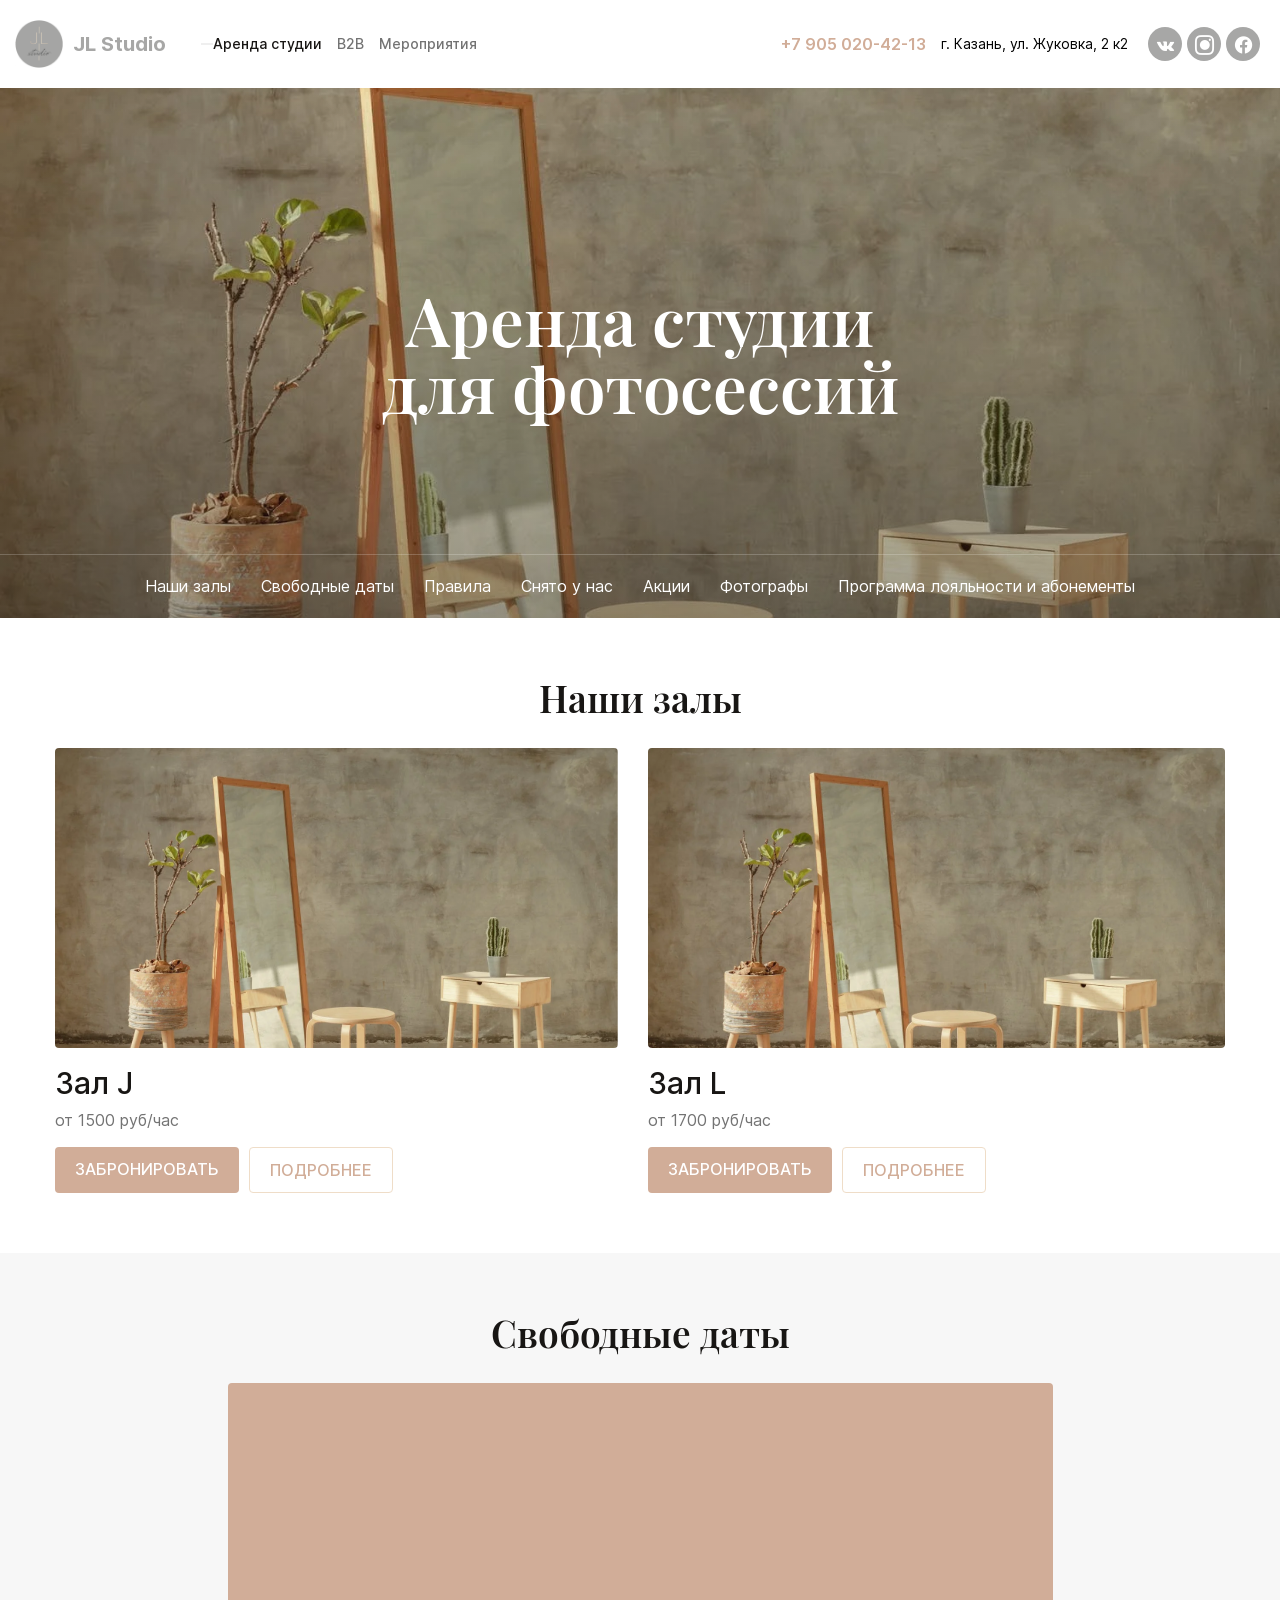
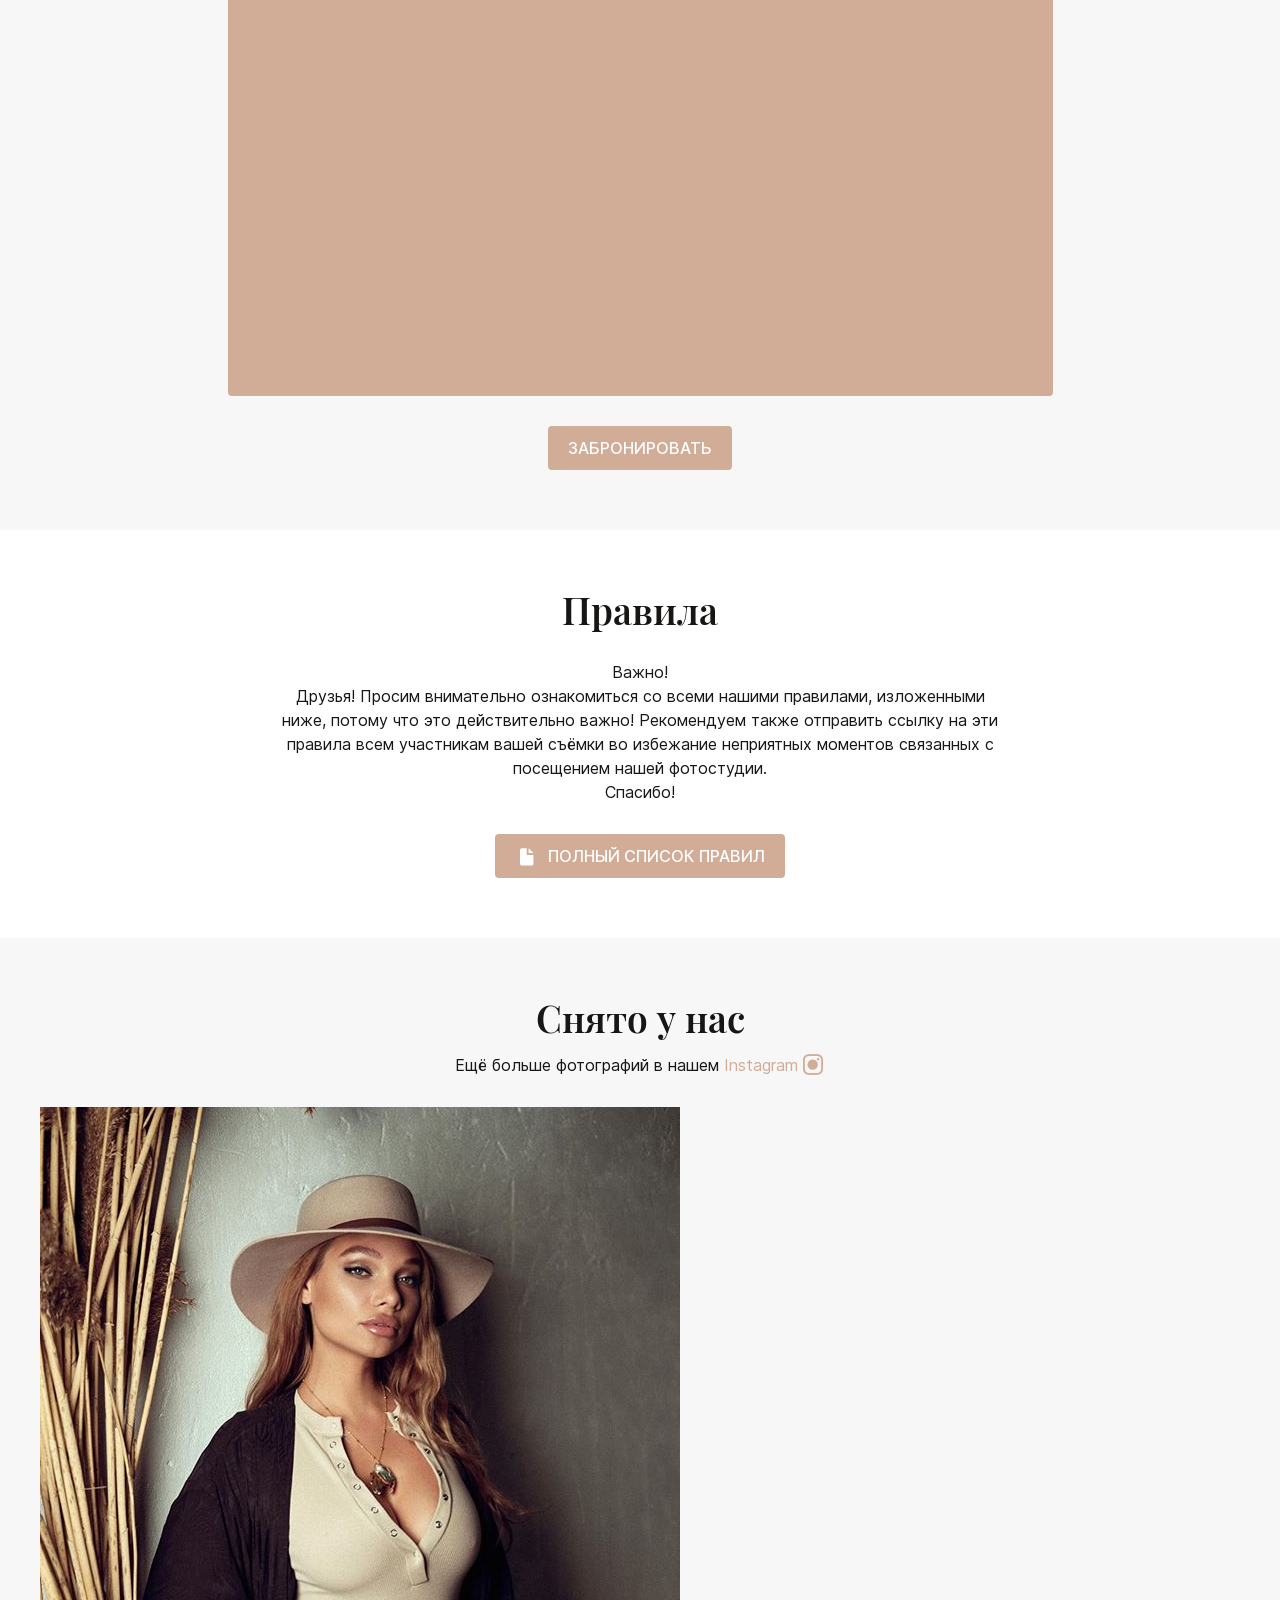
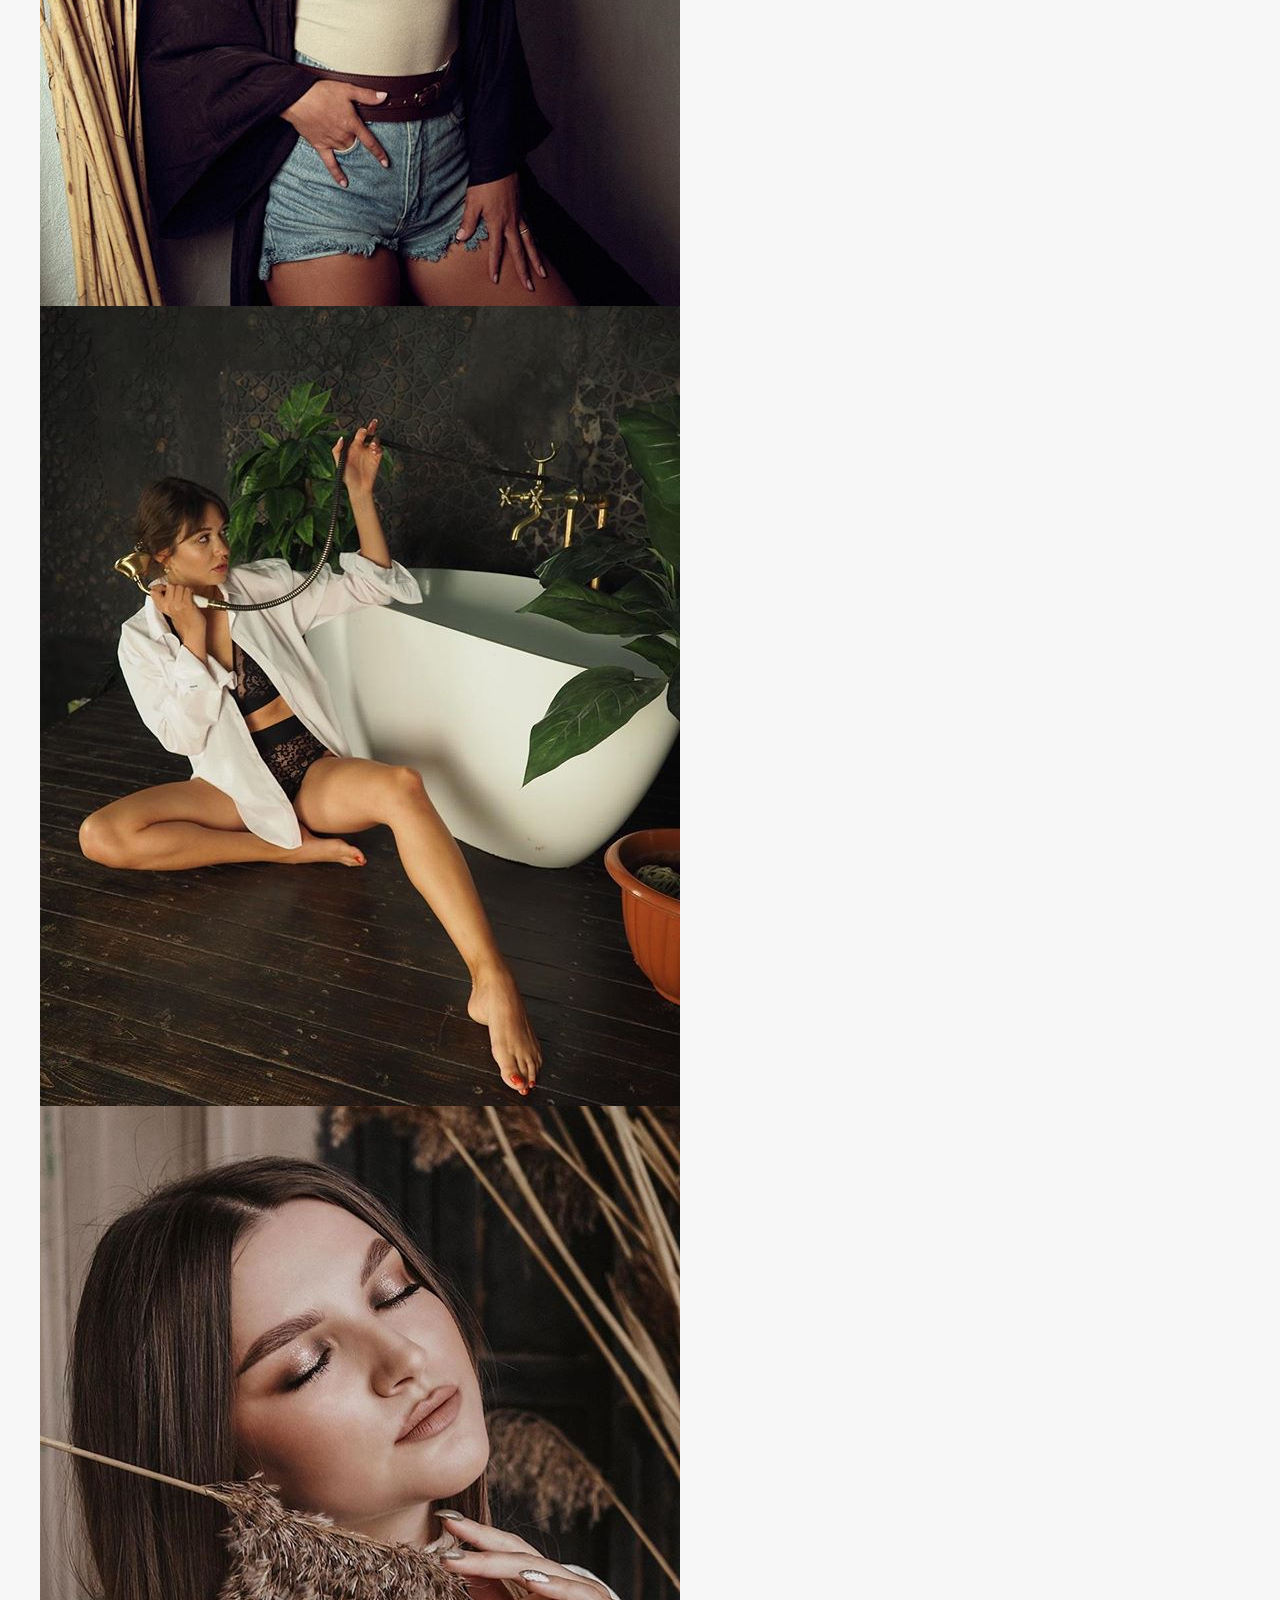
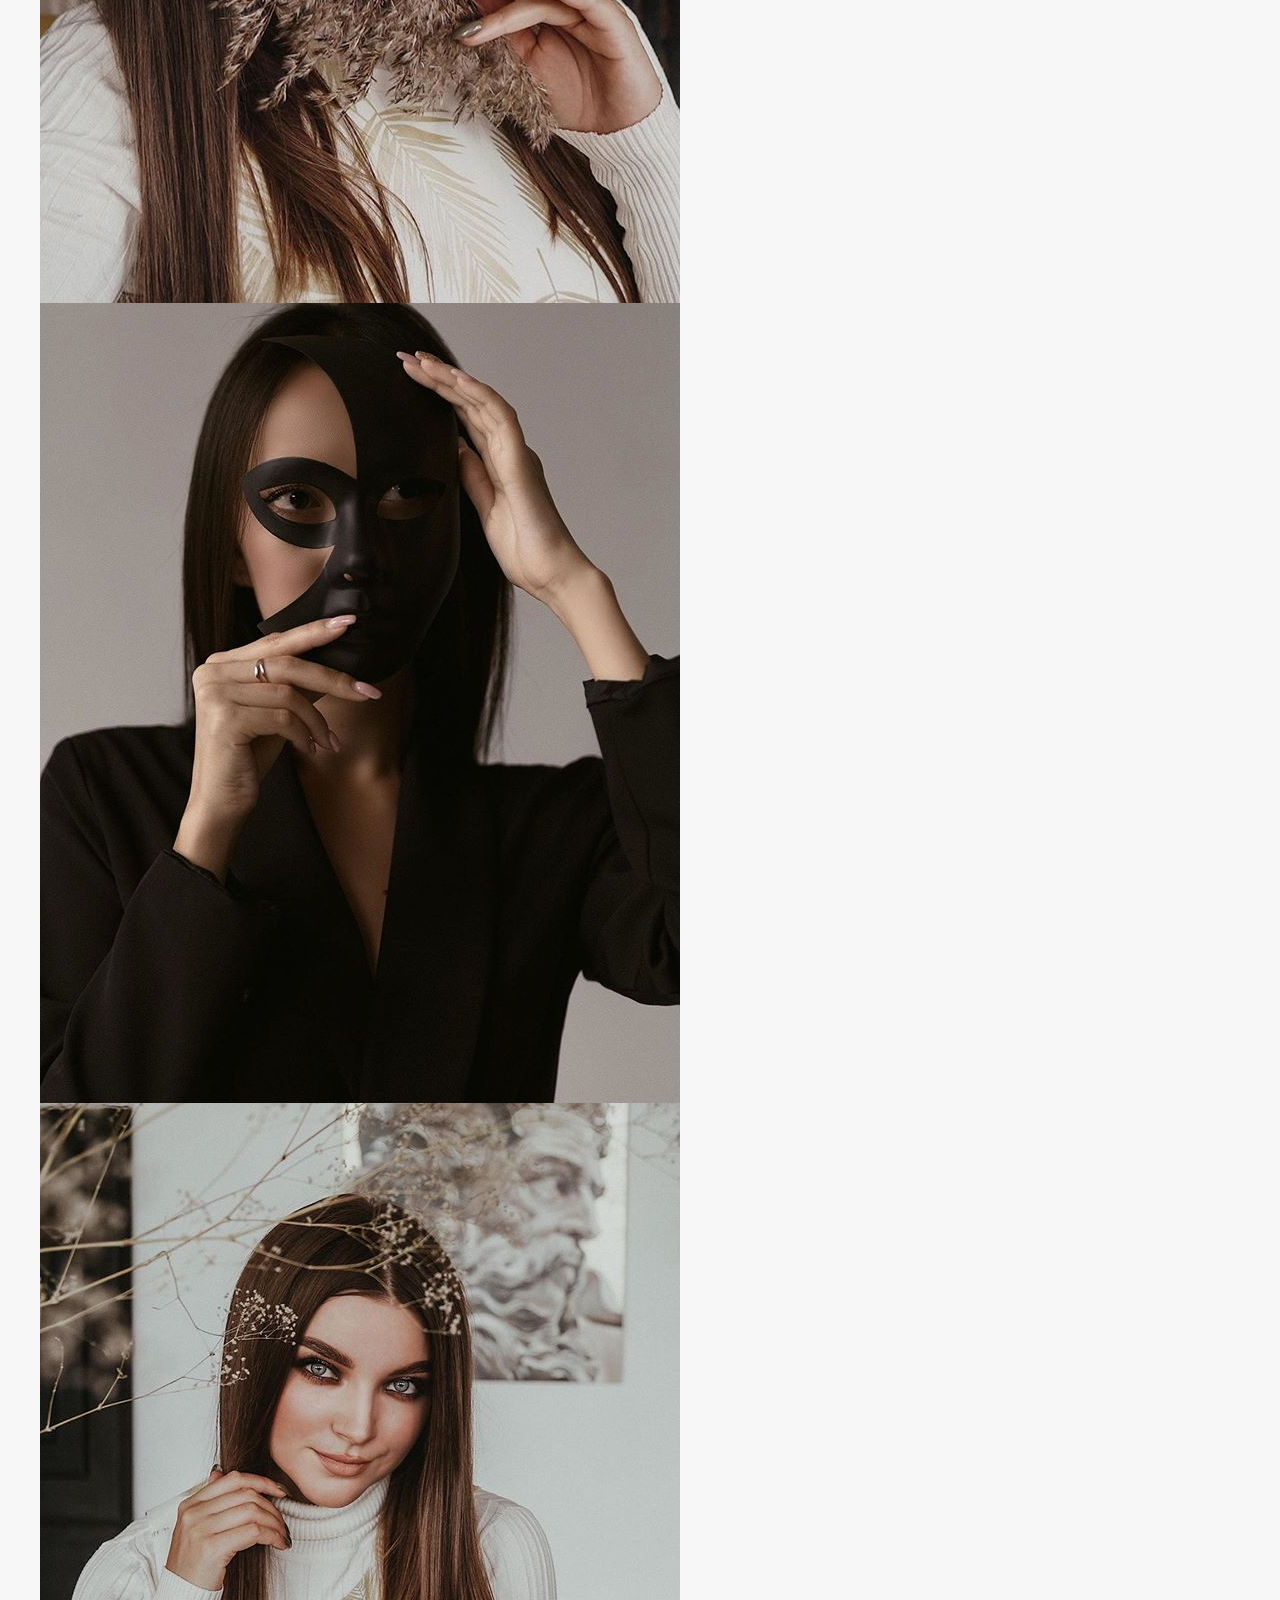
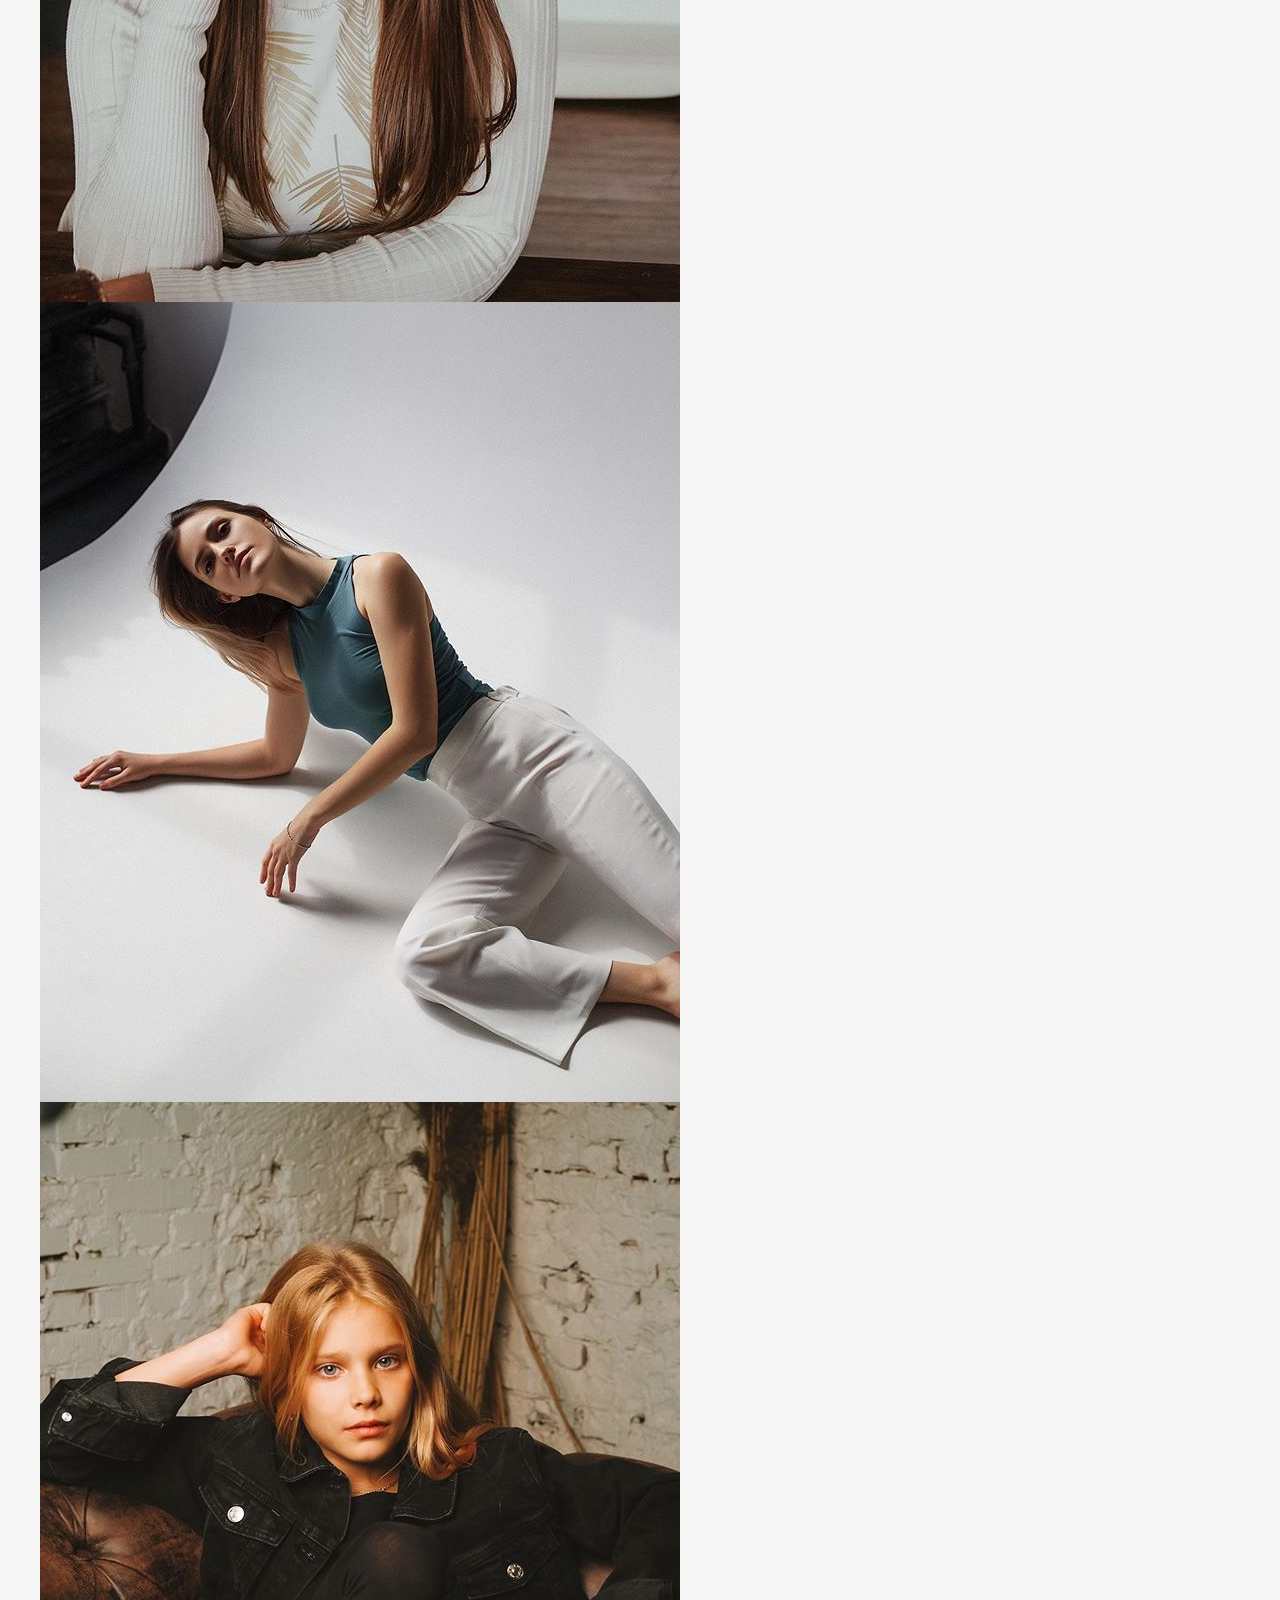
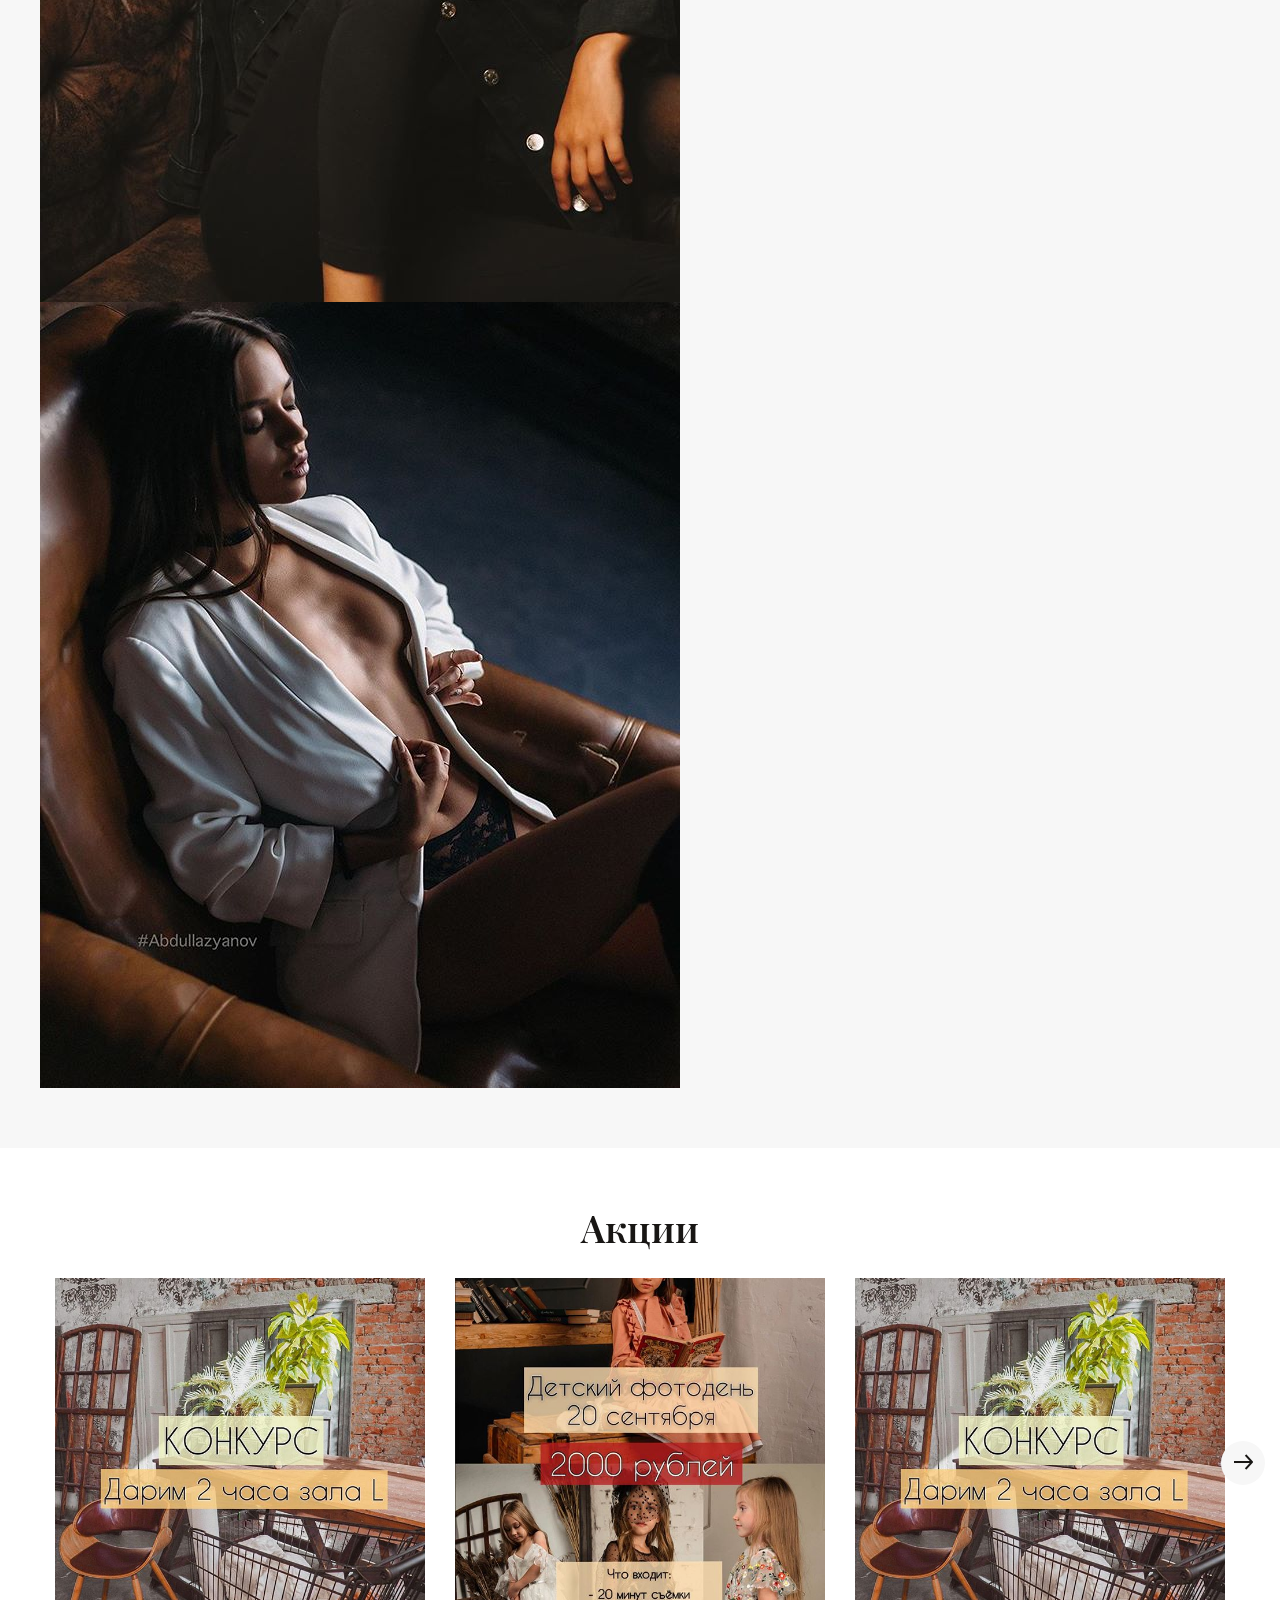
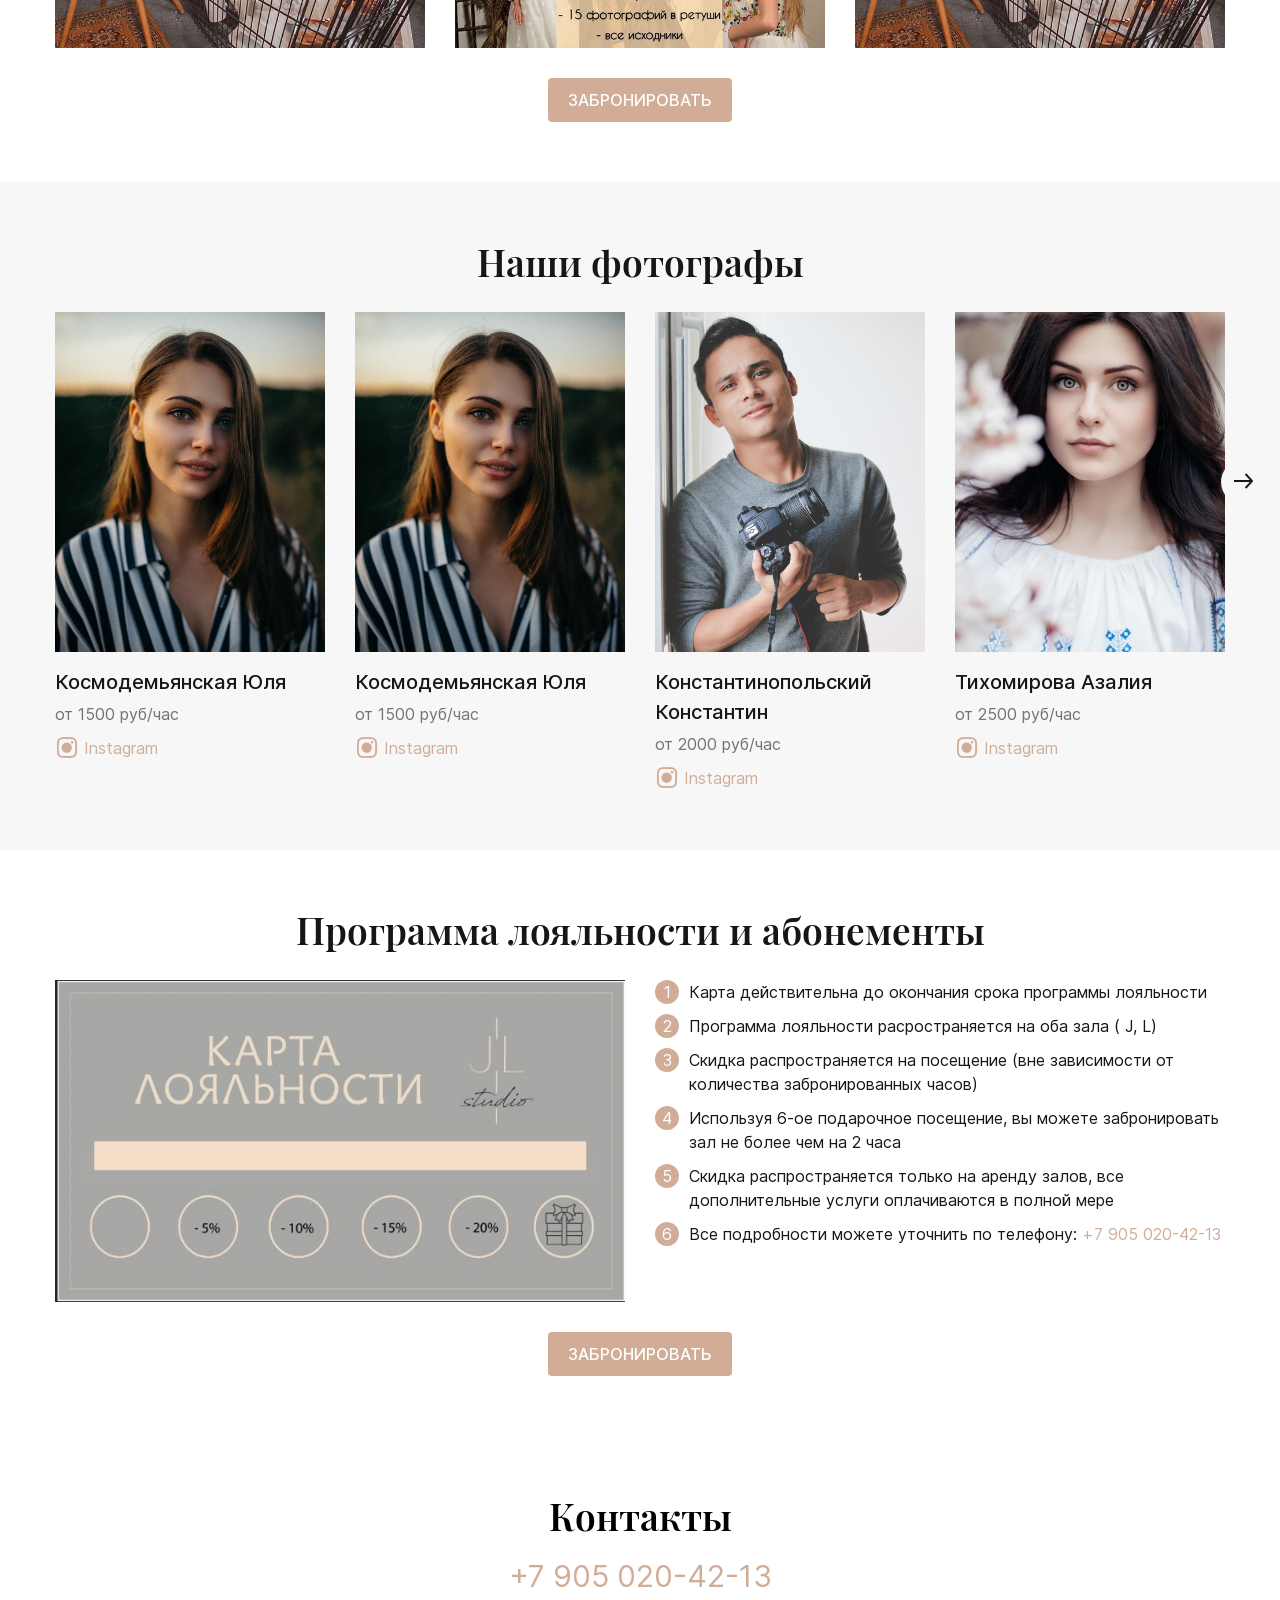
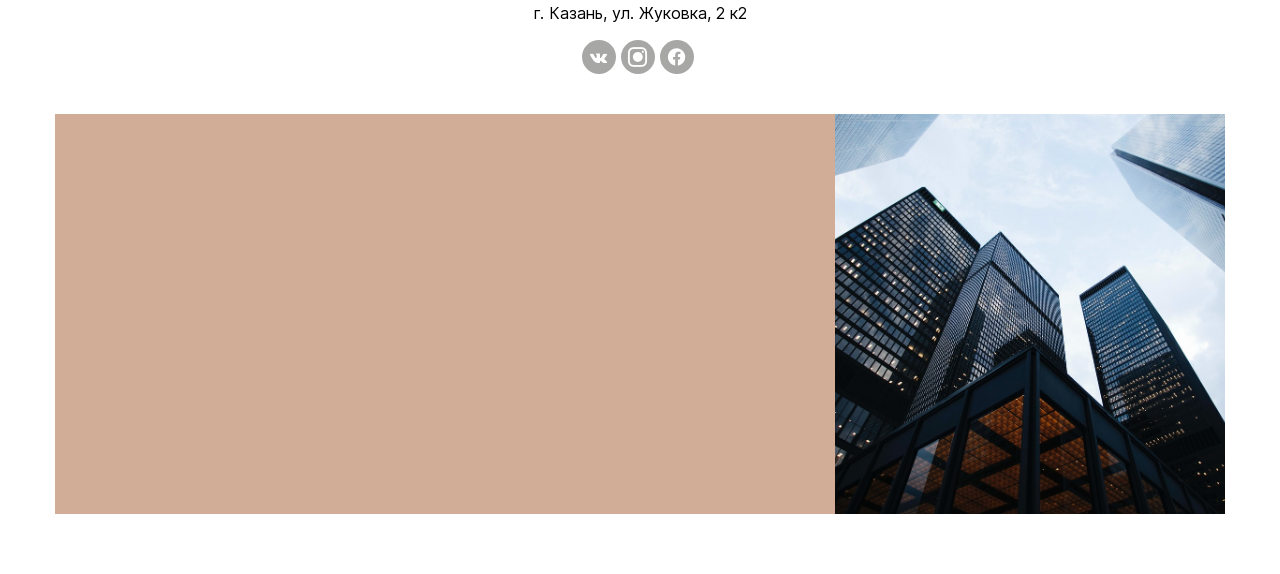
==== commit 187a3fa3: "доработки по стилям и js" ====
--- a/arenda.html
+++ b/arenda.html
@@ -97,7 +97,7 @@
                             <div class="halls__price">от 1500 руб/час</div>
                         </div>
                         <div class="halls__buttons">
-                            <a href="#" class="halls__book btn">забронировать</a>
+                            <a href="#modal-hall" class="halls__book btn  open-modal">забронировать</a>
                             <a href="hall.html" class="halls__more btn-more">подробнее</a>
                         </div>
                     </div>
@@ -110,7 +110,7 @@
                             <div class="halls__price">от 1700 руб/час</div>
                         </div>
                         <div class="halls__buttons">
-                            <a href="#" class="halls__book btn">забронировать</a>
+                            <a href="#modal-hall" class="halls__book btn  open-modal">забронировать</a>
                             <a href="hall.html" class="halls__more btn-more">подробнее</a>
                         </div>
                     </div>
@@ -124,7 +124,7 @@
                 <div class="dates__table" style="background-color:  #D1AD98;">
                     <!-- таблица -->
                 </div>
-                <a class="dates__reserv btn" href="#">забронировать</a>
+                <a class="dates__reserv btn  open-modal" href="#modal-hall">забронировать</a>
             </div>
         </section>
 
@@ -203,7 +203,7 @@
             <div class="wrapper flex">
                 <h3 class="title promo__title">Акции</h3>
                 <div class="promo__container">
-                    <div class="swiper-container promo-swiper">
+                    <div class="swiper-container promo-swiper" id="sw-promo">
                         <div class="swiper-wrapper promo-wrapper">
                             <div class="swiper-slide promo-slide">
                                 <a href="#" class="img promo__img hover">
@@ -262,7 +262,7 @@
                     </div>
                 </div>
                 <div class="promo__btn-container">
-                    <a href="#" class="btn promo__btn">забронировать</a>
+                    <a href="#modal-hall" class="btn promo__btn  open-modal">забронировать</a>
                 </div>
             </div>
         </section>
@@ -271,7 +271,7 @@
             <div class="wrapper">
                 <h3 class="title ph__title">Наши фотографы</h3>
                 <div class="ph__container">
-                    <div class="swiper-container ph-swiper">
+                    <div class="swiper-container ph-swiper" id="sw-ph">
                         <div class="swiper-wrapper ph-wrapper">
                             <div class="swiper-slide prh-slide">
                                 <div class="ph__photo img">
@@ -351,7 +351,7 @@
             <div class="wrapper flex-column">
                 <h3 class="title ptb__title">Программа лояльности и абонементы</h3>
                 <div class="ptb__info">
-                    <div class="ptb__img">
+                    <div class="ptb__img ptb__img-cart">
                         <img src="img/cart.png" alt="карта лояльности">
                     </div>
 
@@ -366,11 +366,13 @@
                         </ol>
                     </div>
                 </div>
-                <a href="#" class="btn ptb__bnt">забронировать</a>
-            </div>
-        </section>
-
-
+                <a href="#modal-hall" class="btn ptb__bnt  open-modal">забронировать</a>
+            </div>
+        </section>
+
+        <button class="btn-up">
+            <span class="icon-top-big"></span>
+        </button>
     </main>
     <!-- footer -->
     <footer class="footer section">
@@ -401,6 +403,28 @@
             </div>
         </div>
     </footer>
+    <!--  модальное окно -->
+    <div class="modal-box" id="modal-hall">
+        <div class="modal__container">
+            <div class="modal__content">
+                <a href="#" class="modal__close close-modal">
+                    <span class="icon-cross"></span>
+                </a>
+                <h4 class="modal__title">Забронировать зал «L»</h4>
+                <div class="modal__info">Заполните выделенные поля и наш менеджер с вами свяжется</div>
+                <div class="modal__form-container">
+                    <form action="#modal" class="modal__form" id="form-hall">
+                        <input type="text" name="name" id="name" placeholder="Как вас зовут?*" class="modal__input" required>
+                        <input type="tel" name="tel" id="tel" placeholder="Телефон*" class="modal__input" required>
+                        <input type="text" name="email" id="email" placeholder="Email" class="modal__input">
+                        <textarea name="text" id="text" placeholder="Комментарий" class="modal__textarea"></textarea>
+                    </form>
+                    <button class="modal__btn btn close-modal">Забронировать</button>
+                </div>
+                <div class="modal__agree ">Нажимая на кнопку «Забронировать», вы соглашаетесь <br> с <a href="#">правилами студии и условиями использования</a></div>
+            </div>
+        </div>
+    </div>
     <script src="js/jquery.js"></script>
     <script src="js/jquery.mask.js"></script>
     <script src="js/swiper.js"></script>
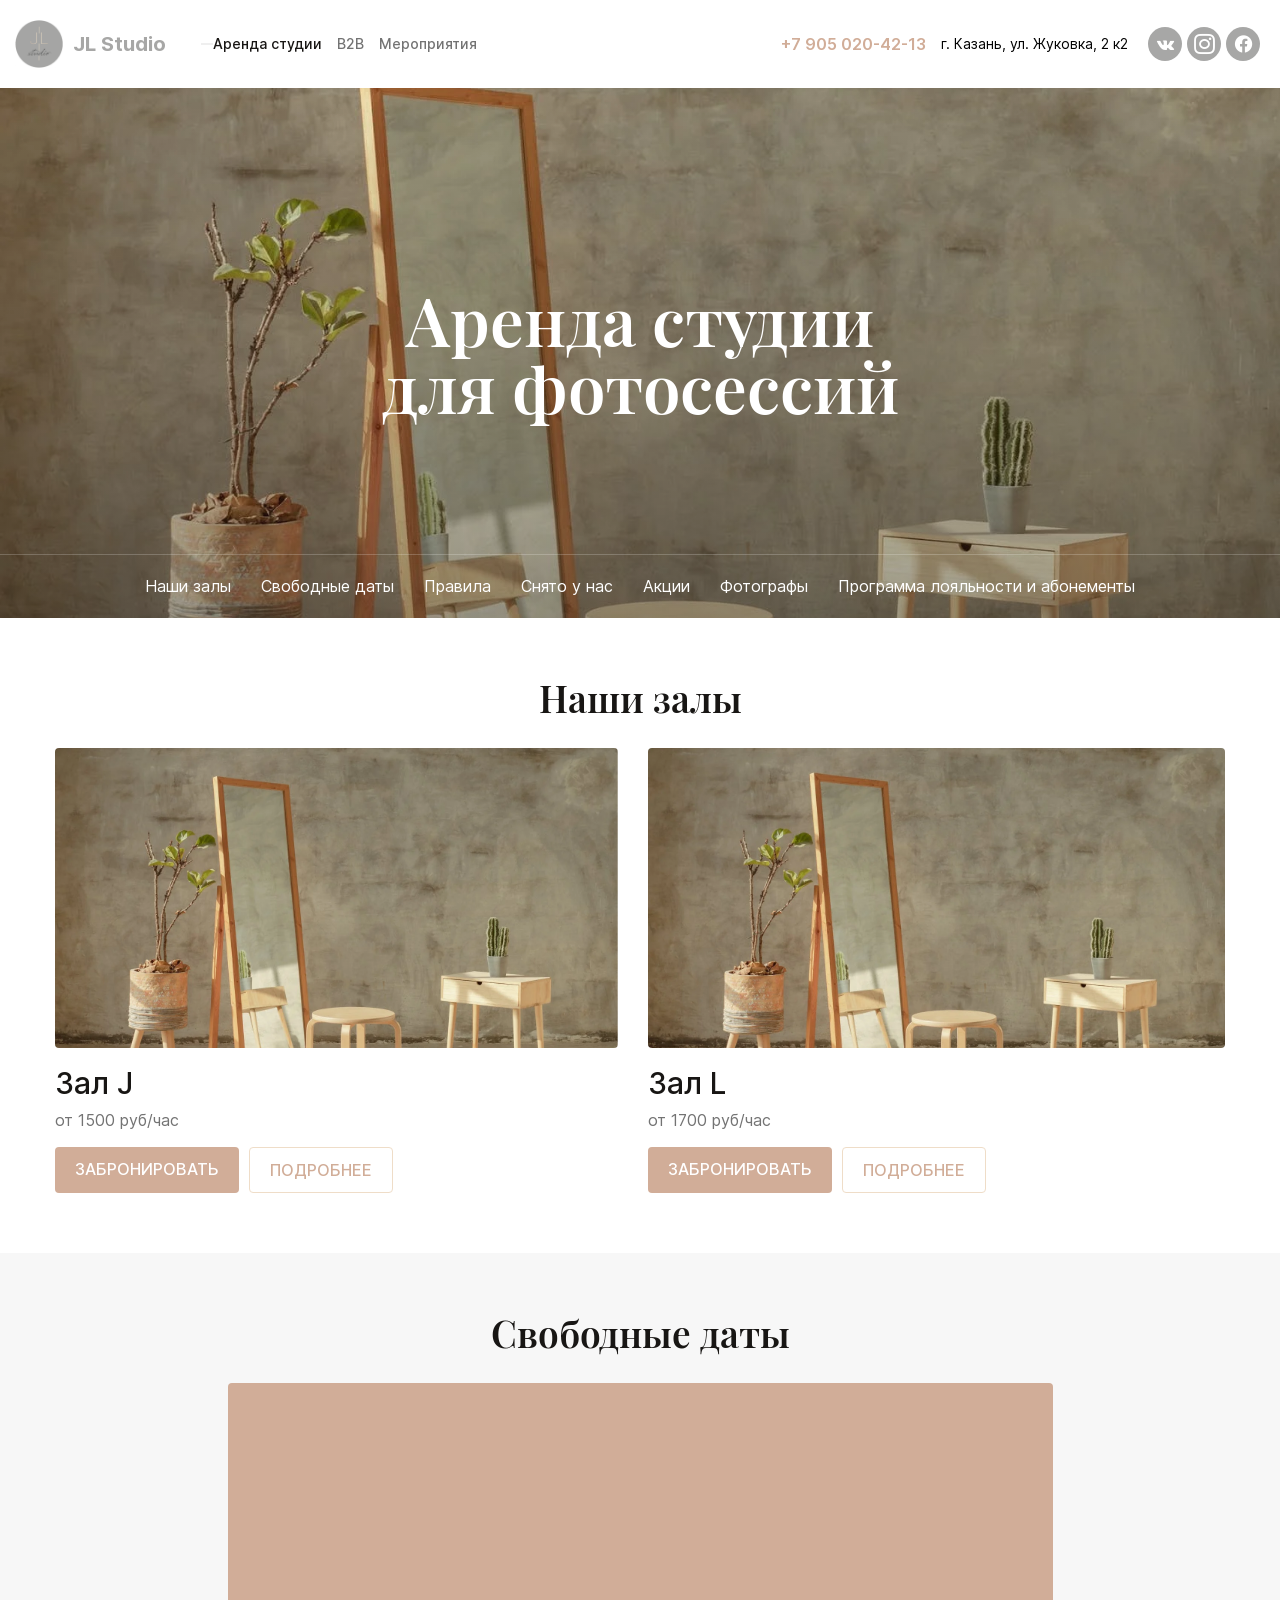
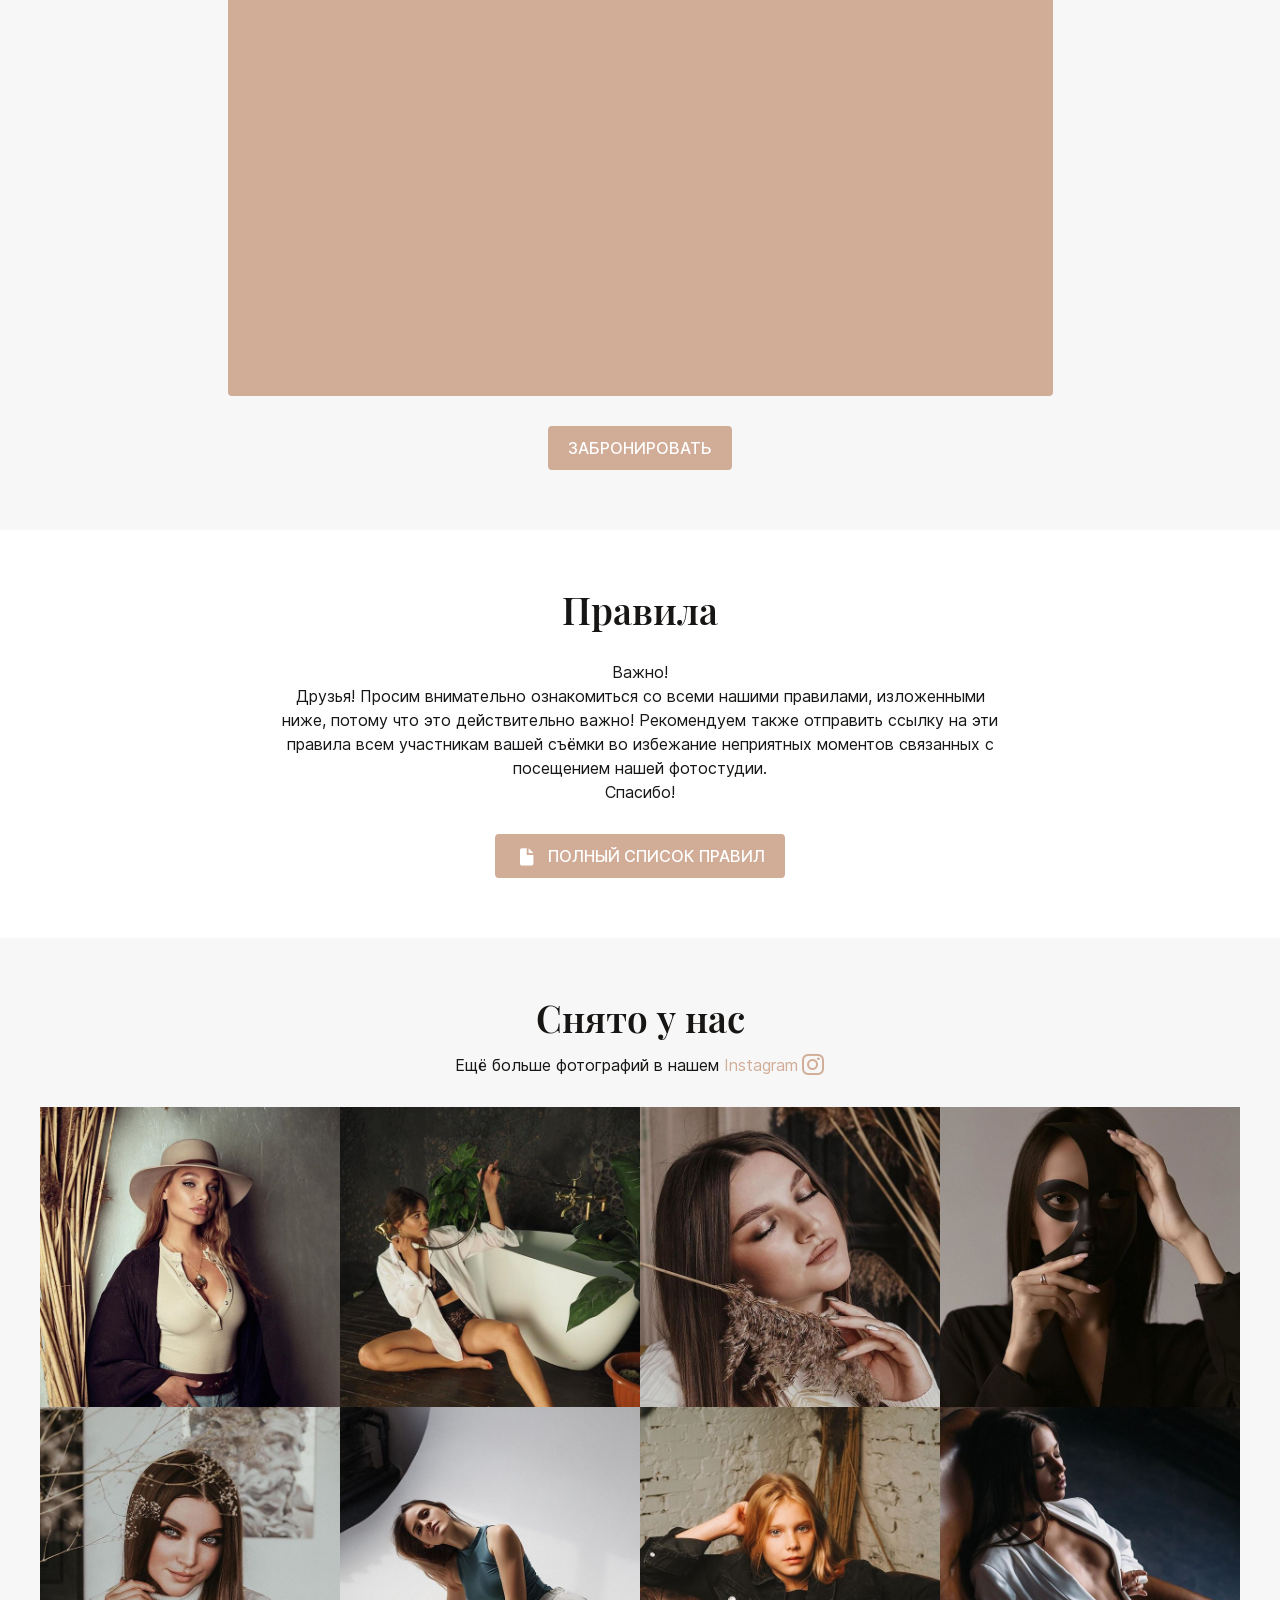
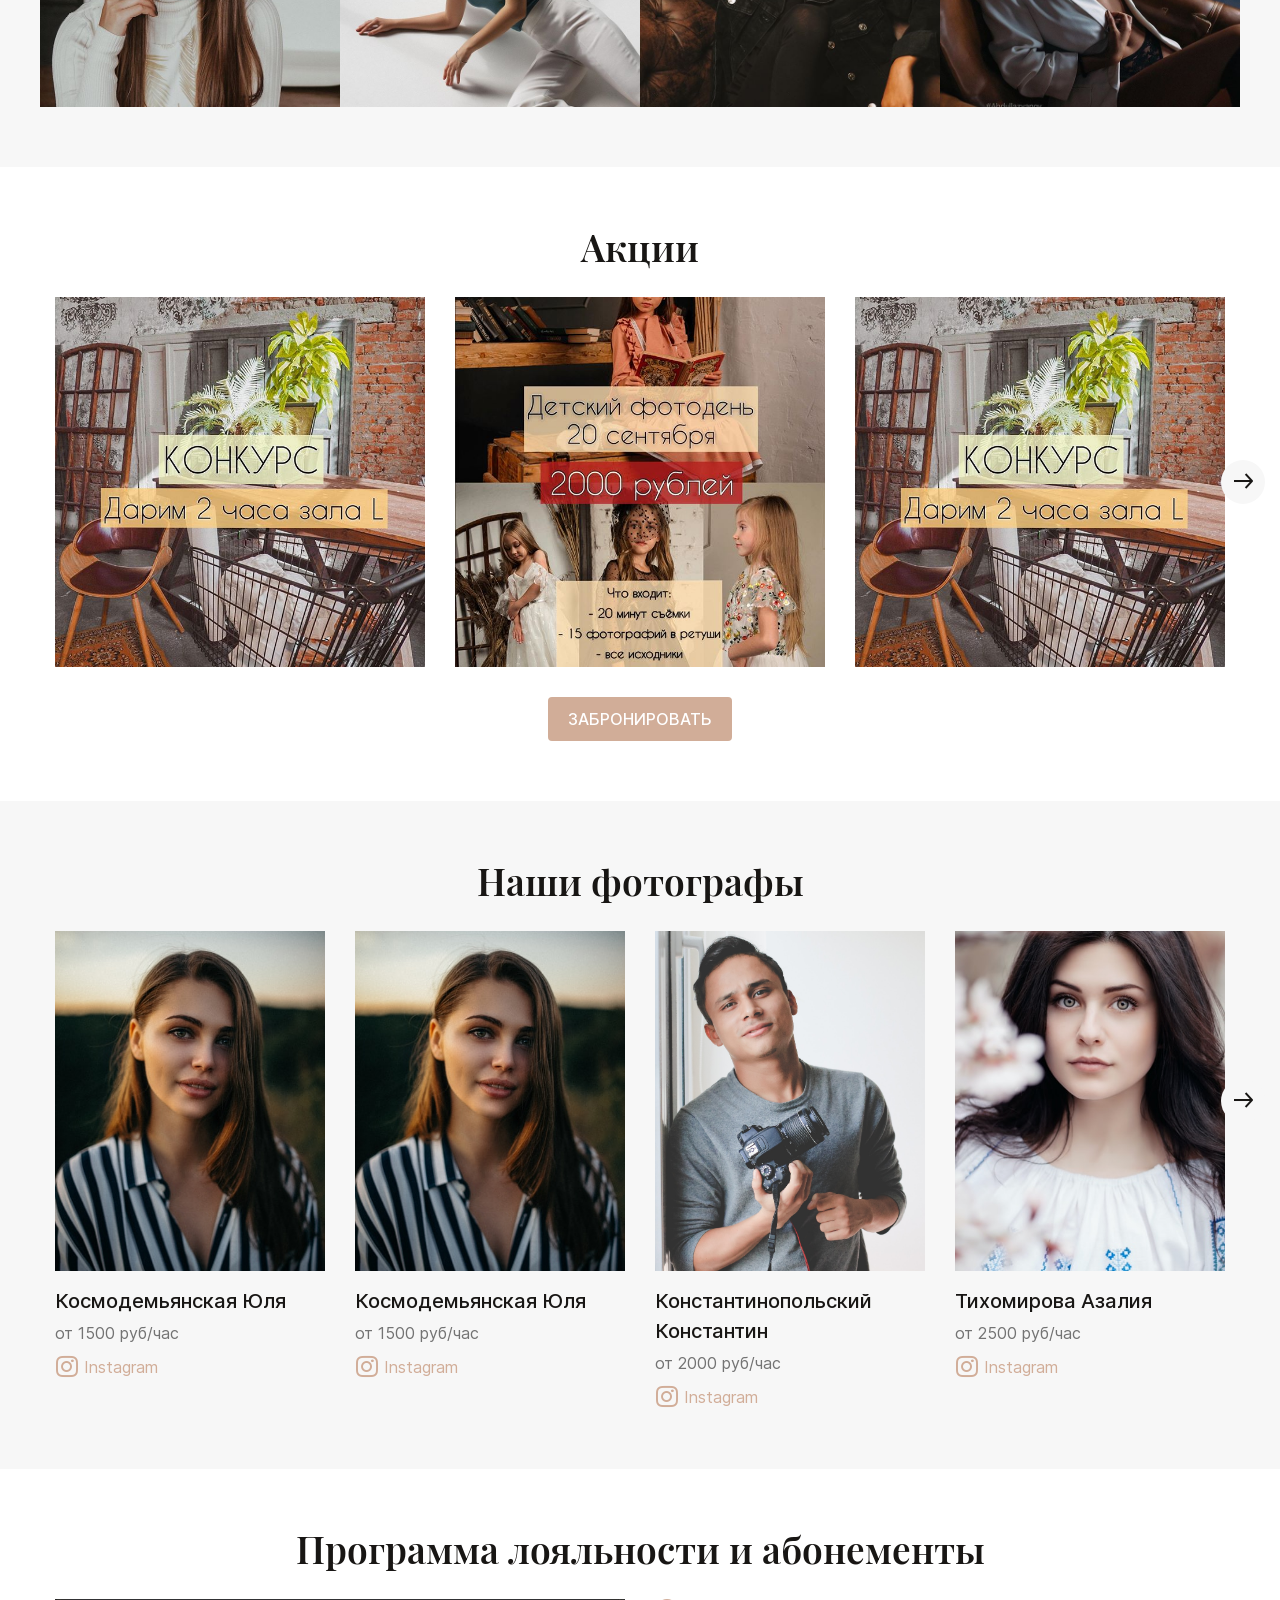
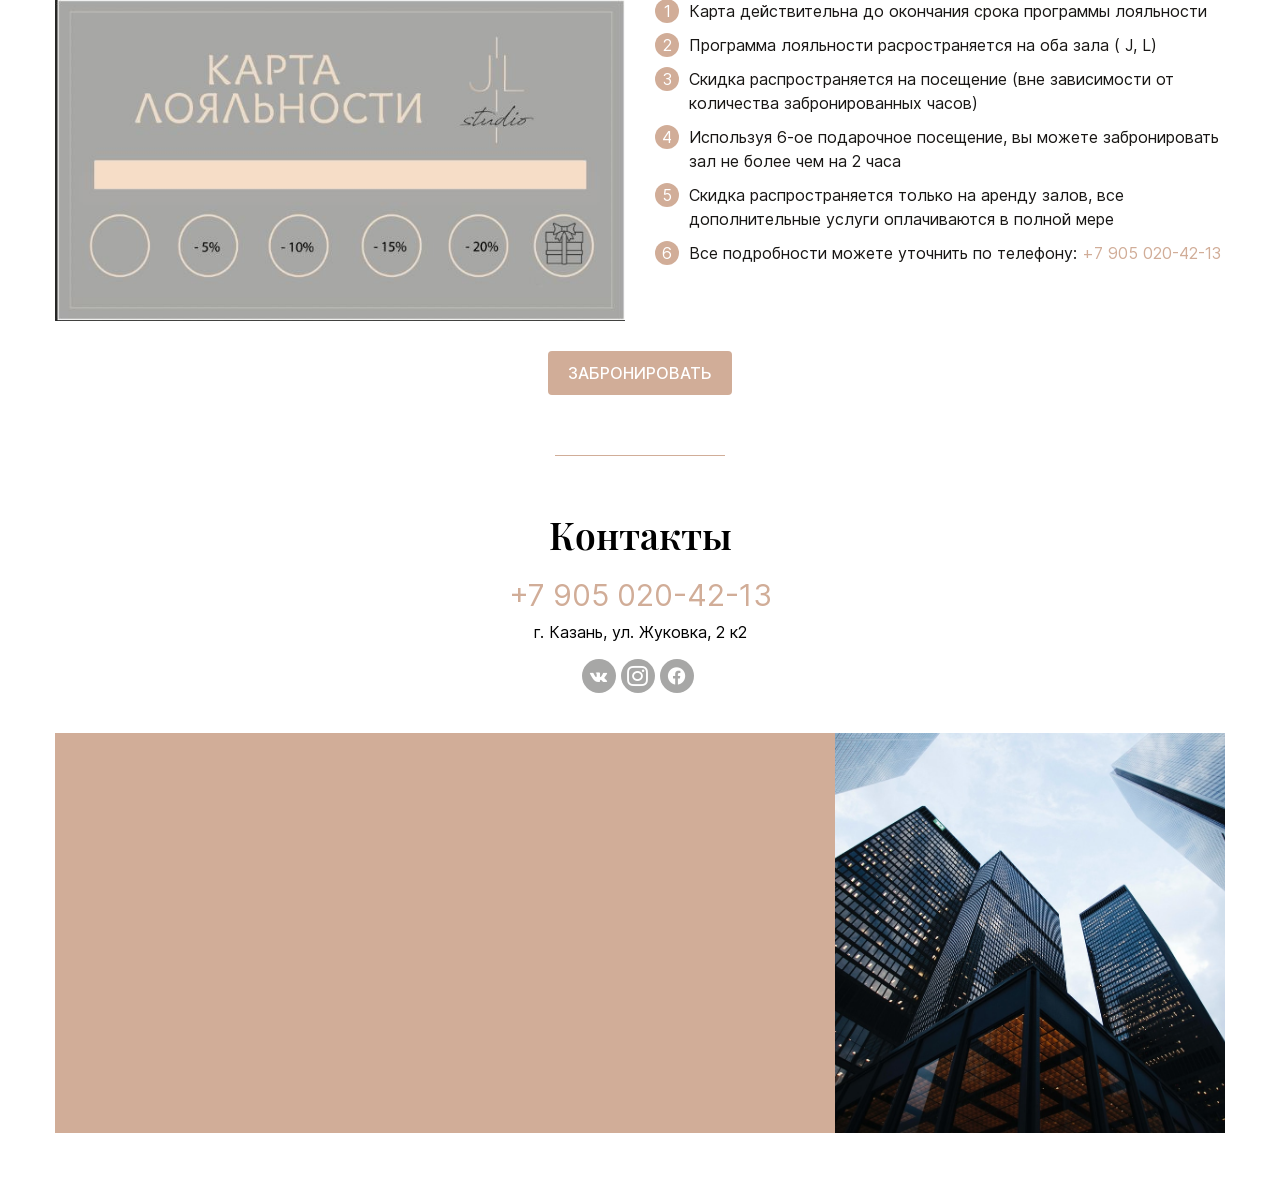
==== commit 5910be98: "доработки" ====
--- a/arenda.html
+++ b/arenda.html
@@ -70,13 +70,13 @@
             <div class="header__menu">
                 <div class="wrapper">
                     <ul>
-                        <li class="header-menu__item"><a href="#">Наши залы</a></li>
-                        <li class="header-menu__item"><a href="#">Cвободные даты</a></li>
-                        <li class="header-menu__item"><a href="#">Правила</a></li>
-                        <li class="header-menu__item"><a href="#">Снято у нас</a></li>
-                        <li class="header-menu__item"><a href="#">Акции</a></li>
-                        <li class="header-menu__item"><a href="#">Фотографы</a></li>
-                        <li class="header-menu__item"><a href="#">Программа лояльности и абонементы</a></li>
+                        <li class="header-menu__item"><a href="#halls">Наши залы</a></li>
+                        <li class="header-menu__item"><a href="#free-dates">Cвободные даты</a></li>
+                        <li class="header-menu__item"><a href="#rules">Правила</a></li>
+                        <li class="header-menu__item"><a href="#photos">Снято у нас</a></li>
+                        <li class="header-menu__item"><a href="#promo">Акции</a></li>
+                        <li class="header-menu__item"><a href="#photographers">Фотографы</a></li>
+                        <li class="header-menu__item"><a href="#program">Программа лояльности и абонементы</a></li>
                     </ul>
                 </div>
             </div>
@@ -84,7 +84,7 @@
     </header>
     <!-- main -->
     <main>
-        <section class="section-halls section">
+        <section class="section-halls section" id="halls">
             <div class="wrapper">
                 <h3 class="title section-halls__title">Наши залы</h3>
                 <div class="halls__items">
@@ -118,7 +118,7 @@
             </div>
         </section>
 
-        <section class="section__dates section">
+        <section class="section__dates section" id="free-dates">
             <div class="wrapper flex-column">
                 <h3 class="title dates__title">Свободные даты</h3>
                 <div class="dates__table" style="background-color:  #D1AD98;">
@@ -128,7 +128,7 @@
             </div>
         </section>
 
-        <section class="section__regulations section">
+        <section class="section__regulations section" id="rules">
             <div class="wrapper flex-column">
                 <h3 class="title reg__title">Правила</h3>
                 <div class="reg__text">
@@ -142,7 +142,7 @@
             </div>
         </section>
 
-        <section class="section__instagram section">
+        <section class="section__instagram section" id="photos">
             <div class="wrapper">
                 <h3 class="title inst__title">Cнято у нас</h3>
                 <div class="inst__text">Ещё больше фотографий в нашем
@@ -151,55 +151,63 @@
                     </a>
                 </div>
                 <div class="inst__container">
-                    <div class="swiper-container inst-swiper">
+                    <div class="swiper-container inst-swiper" id="inst-swiper">
                         <div class="swiper-wrapper inst-wrapper">
                             <div class="swiper-slide inst-slide">
-                                <a href="#" class="">
+                                <a href="#" class="hover">
                                     <img src="img/inst/1.png" alt="">
                                 </a>
                             </div>
                             <div class="swiper-slide inst-slide">
-                                <a href="#" class="">
+                                <a href="#" class="hover">
                                     <img src="img/inst/2.png" alt="">
                                 </a>
                             </div>
                             <div class="swiper-slide inst-slide">
-                                <a href="#" class="">
+                                <a href="#" class="hover">
                                     <img src="img/inst/3.png" alt="">
                                 </a>
                             </div>
                             <div class="swiper-slide inst-slide">
-                                <a href="#" class="">
+                                <a href="#" class="hover">
                                     <img src="img/inst/4.png" alt="">
                                 </a>
                             </div>
                             <div class="swiper-slide inst-slide">
-                                <a href="#" class="">
+                                <a href="#" class="hover">
                                     <img src="img/inst/5.png" alt="">
                                 </a>
                             </div>
                             <div class="swiper-slide inst-slide">
-                                <a href="#" class="">
+                                <a href="#" class="hover">
                                     <img src="img/inst/6.png" alt="">
                                 </a>
                             </div>
                             <div class="swiper-slide inst-slide">
-                                <a href="#" class="">
+                                <a href="#" class="hover">
                                     <img src="img/inst/7.png" alt="">
                                 </a>
                             </div>
                             <div class="swiper-slide inst-slide">
-                                <a href="#" class="">
+                                <a href="#" class="hover">
                                     <img src="img/inst/8.png" alt="">
                                 </a>
                             </div>
                         </div>
                     </div>
-                </div>
-            </div>
-        </section>
-
-        <section class="section__promo section">
+                    <div class="inst__btns">
+                        <button class="slider-btn_back btn-slider b-i">
+                            <span class="icon-left-big"></span>
+                        </button>
+                        <button class="slider-btn_forward btn-slider f-i">
+                            <span class="icon-right-big"></span>
+                        </button>
+                    </div>
+                </div>
+            </div>
+        </section>
+
+        <section class="section__promo section" id="promo">
             <div class="wrapper flex">
                 <h3 class="title promo__title">Акции</h3>
                 <div class="promo__container">
@@ -253,10 +261,10 @@
                         </div>
                     </div>
                     <div class="promo__btns">
-                        <button class="slider-btn_back btn-slider">
+                        <button class="slider-btn_back btn-slider b-p">
                             <span class="icon-left-big"></span>
                         </button>
-                        <button class="slider-btn_forward btn-slider">
+                        <button class="slider-btn_forward btn-slider f-p">
                             <span class="icon-right-big"></span>
                         </button>
                     </div>
@@ -267,7 +275,7 @@
             </div>
         </section>
 
-        <section class="section__photographers section">
+        <section class="section__photographers section" id="photographers">
             <div class="wrapper">
                 <h3 class="title ph__title">Наши фотографы</h3>
                 <div class="ph__container">
@@ -336,10 +344,10 @@
                         </div>
                     </div>
                     <div class="ph__btns">
-                        <button class="slider-btn_back btn-slider">
+                        <button class="slider-btn_back btn-slider b-ph">
                             <span class="icon-left-big"></span>
                         </button>
-                        <button class="slider-btn_forward btn-slider">
+                        <button class="slider-btn_forward btn-slider f-ph">
                             <span class="icon-right-big"></span>
                         </button>
                     </div>
@@ -347,7 +355,7 @@
             </div>
         </section>
 
-        <section class="section__photo-text-btn section">
+        <section class="section__photo-text-btn section" id="program">
             <div class="wrapper flex-column">
                 <h3 class="title ptb__title">Программа лояльности и абонементы</h3>
                 <div class="ptb__info">
@@ -370,9 +378,7 @@
             </div>
         </section>
 
-        <button class="btn-up">
-            <span class="icon-top-big"></span>
-        </button>
+
     </main>
     <!-- footer -->
     <footer class="footer section">
@@ -425,6 +431,9 @@
             </div>
         </div>
     </div>
+    <button class="btn-up">
+        <span class="icon-top-big"></span>
+    </button>
     <script src="js/jquery.js"></script>
     <script src="js/jquery.mask.js"></script>
     <script src="js/swiper.js"></script>
--- a/fonts/icomoon/style.css
+++ b/fonts/icomoon/style.css
@@ -1,3 +1,12 @@
+@font-face {
+    font-family: 'icomoon';
+    src: url('fonts/icomoon.eot?xp4yoo');
+    src: url('fonts/icomoon.eot?xp4yoo#iefix') format('embedded-opentype'), url('fonts/icomoon.ttf?xp4yoo') format('truetype'), url('fonts/icomoon.woff?xp4yoo') format('woff'), url('fonts/icomoon.svg?xp4yoo#icomoon') format('svg');
+    font-weight: normal;
+    font-style: normal;
+    font-display: block;
+}
+
 [class^="icon-"],
 [class*=" icon-"] {
     /* use !important to prevent issues with browser extensions that change fonts */
@@ -11,6 +20,11 @@
     /* Better Font Rendering =========== */
     -webkit-font-smoothing: antialiased;
     -moz-osx-font-smoothing: grayscale;
+}
+
+.icon-instagram:before {
+    content: "\e90e";
+    color: #fff;
 }
 
 .icon-plus:before {
@@ -58,11 +72,6 @@
     color: #fff;
 }
 
-.icon-instagram:before {
-    content: "\e907";
-    color: #fff;
-}
-
 .icon-left-big:before {
     content: "\e909";
     color: #fff;
